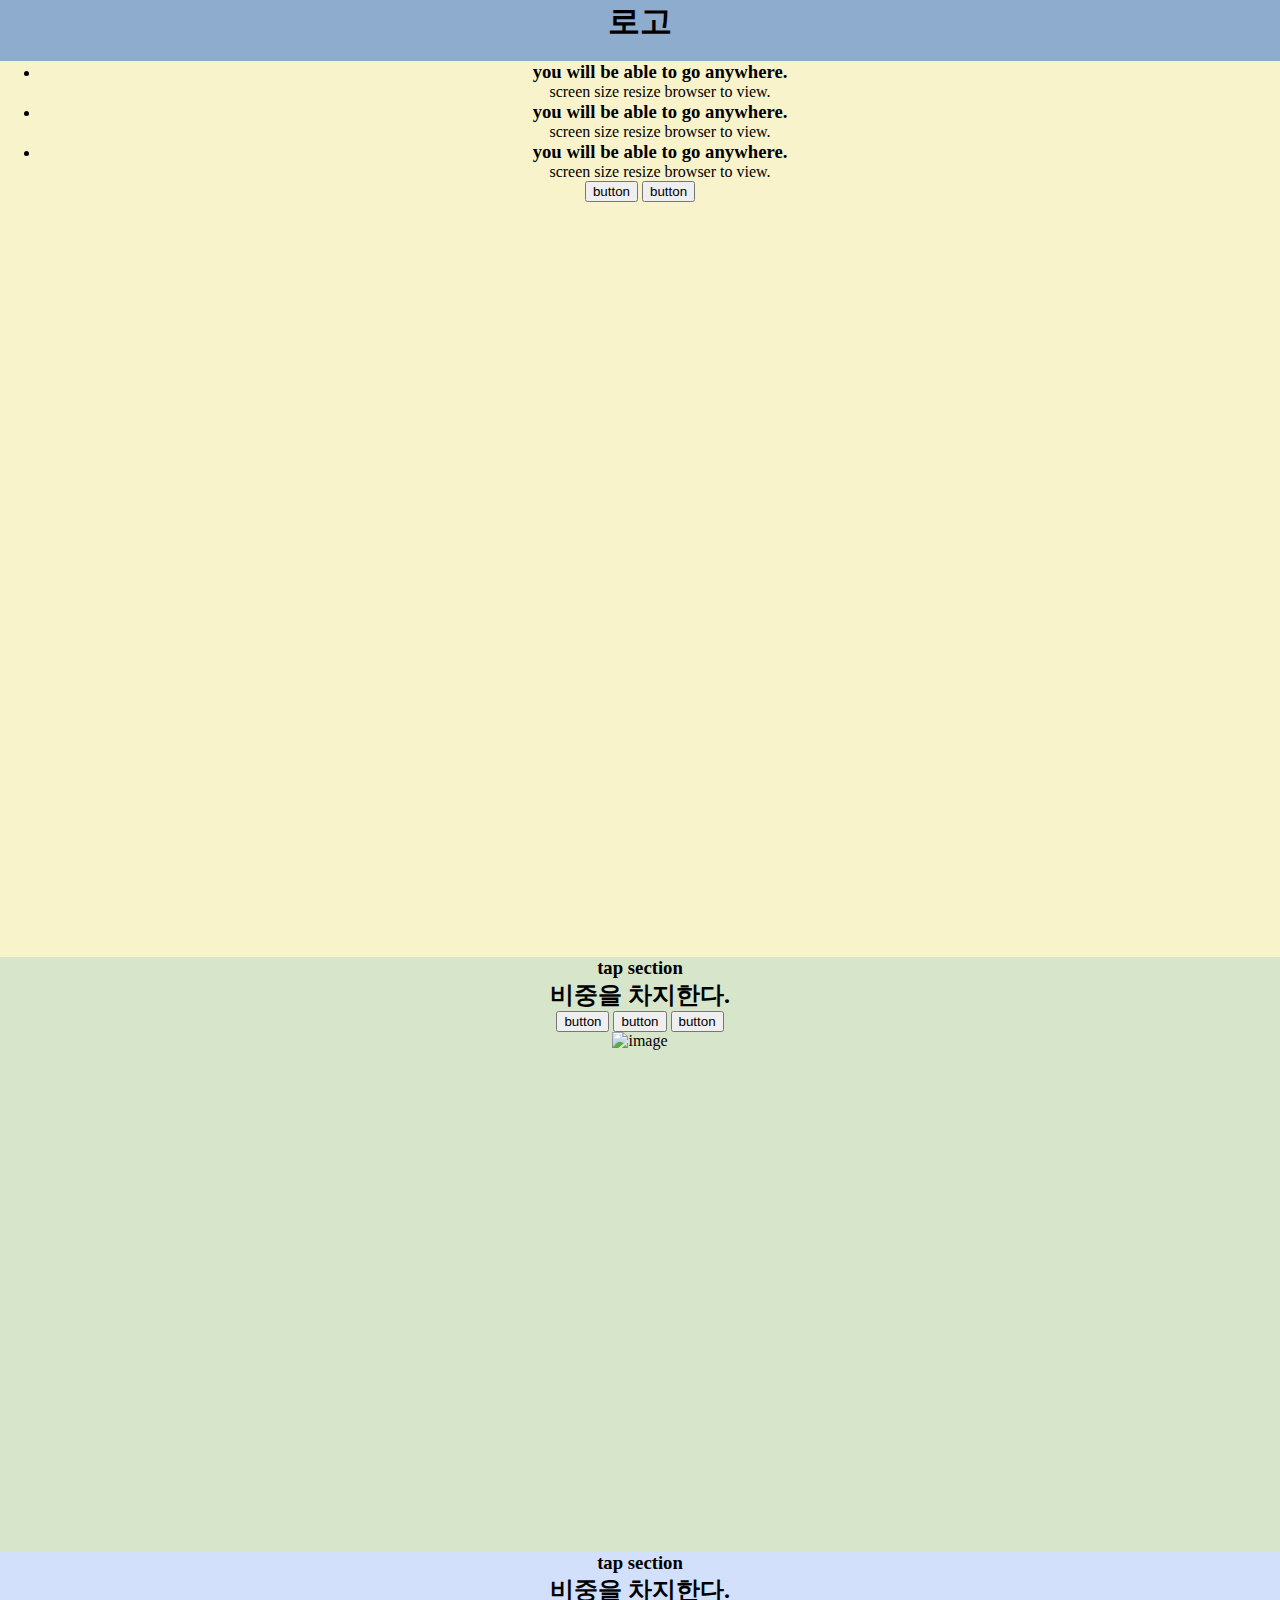
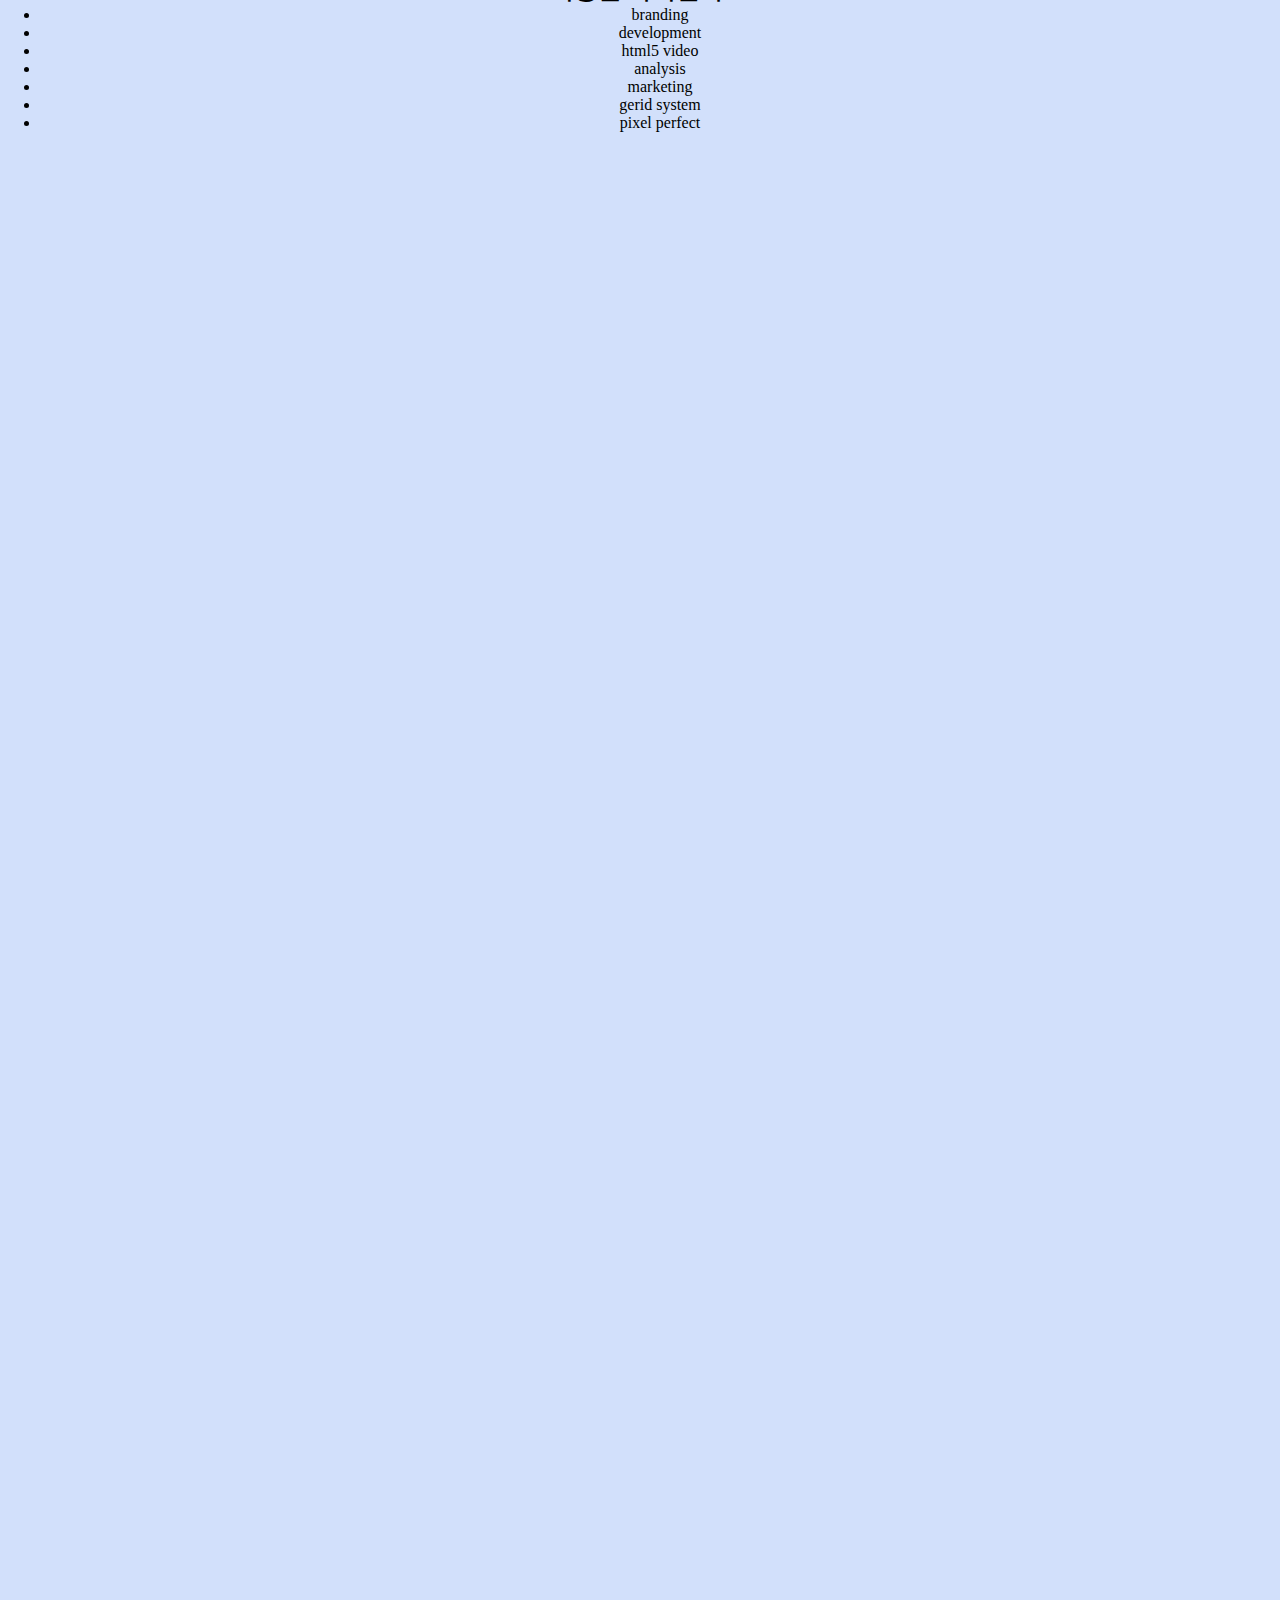
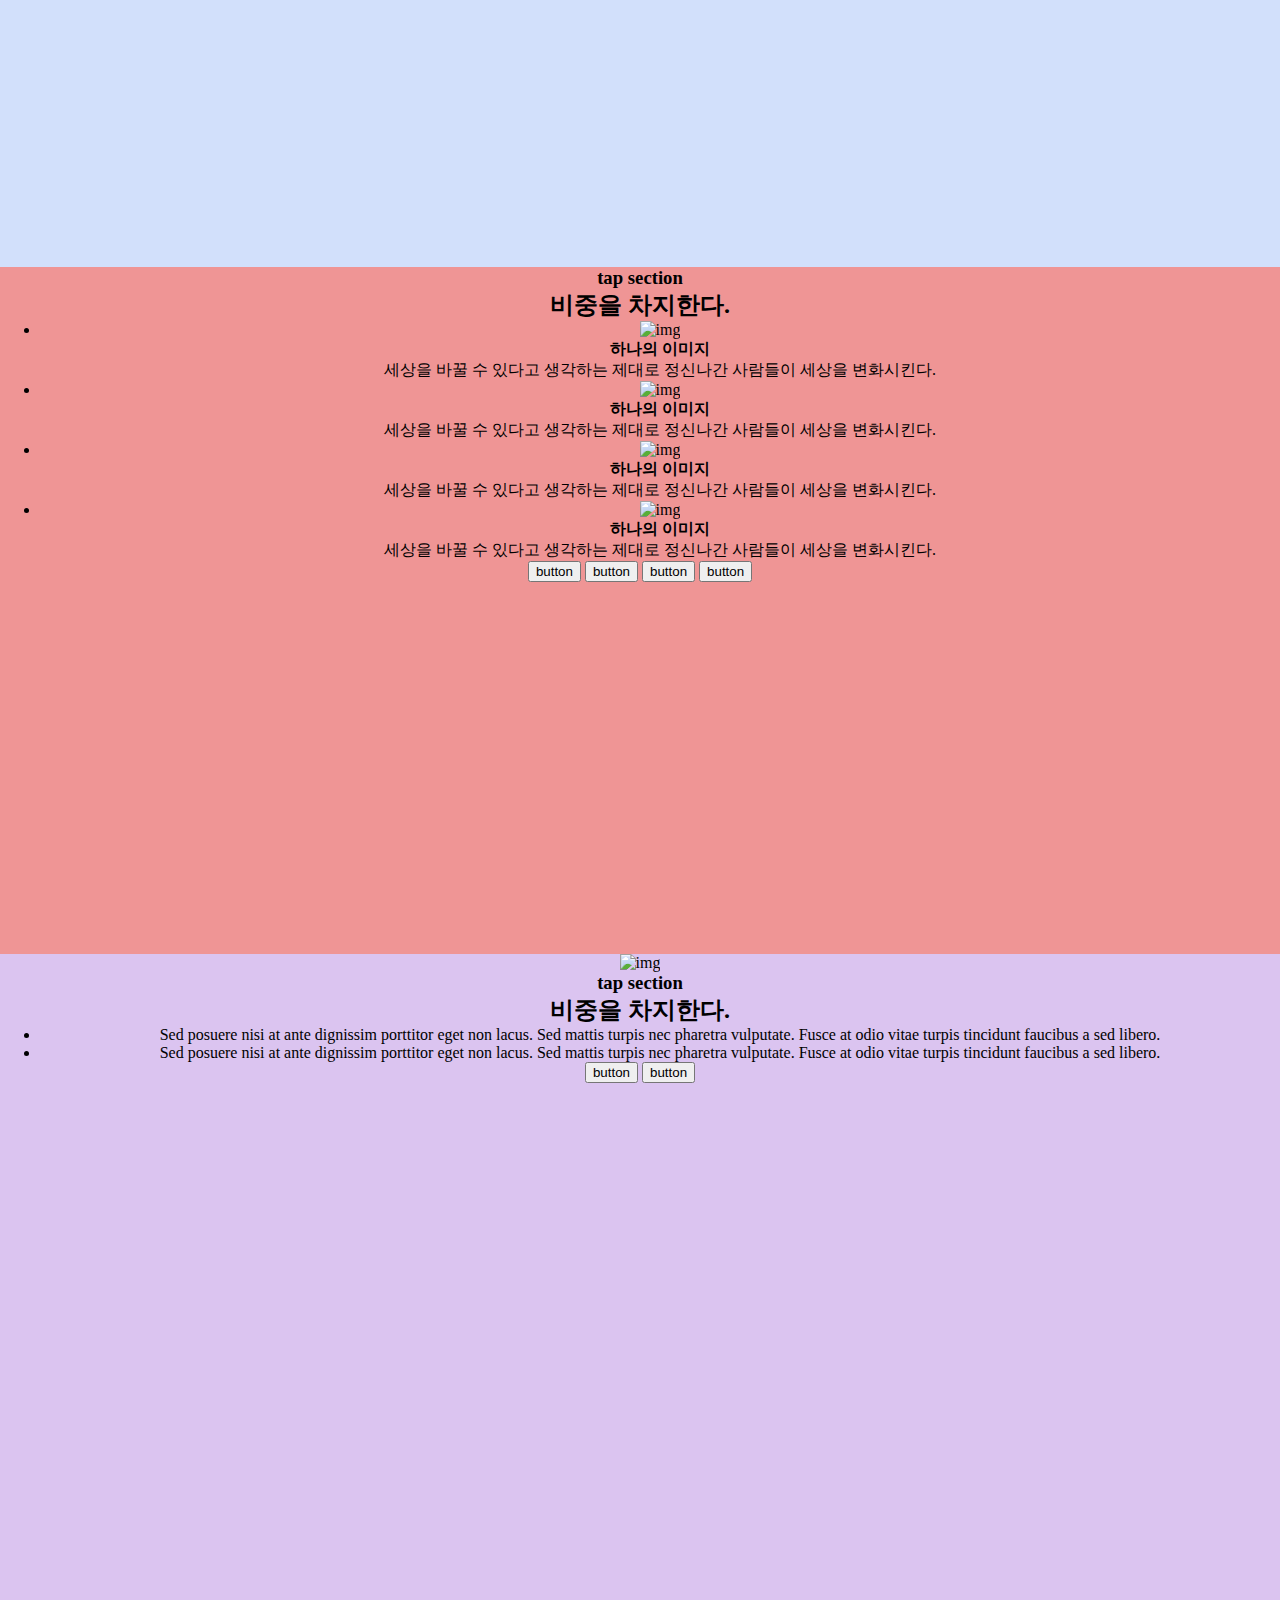
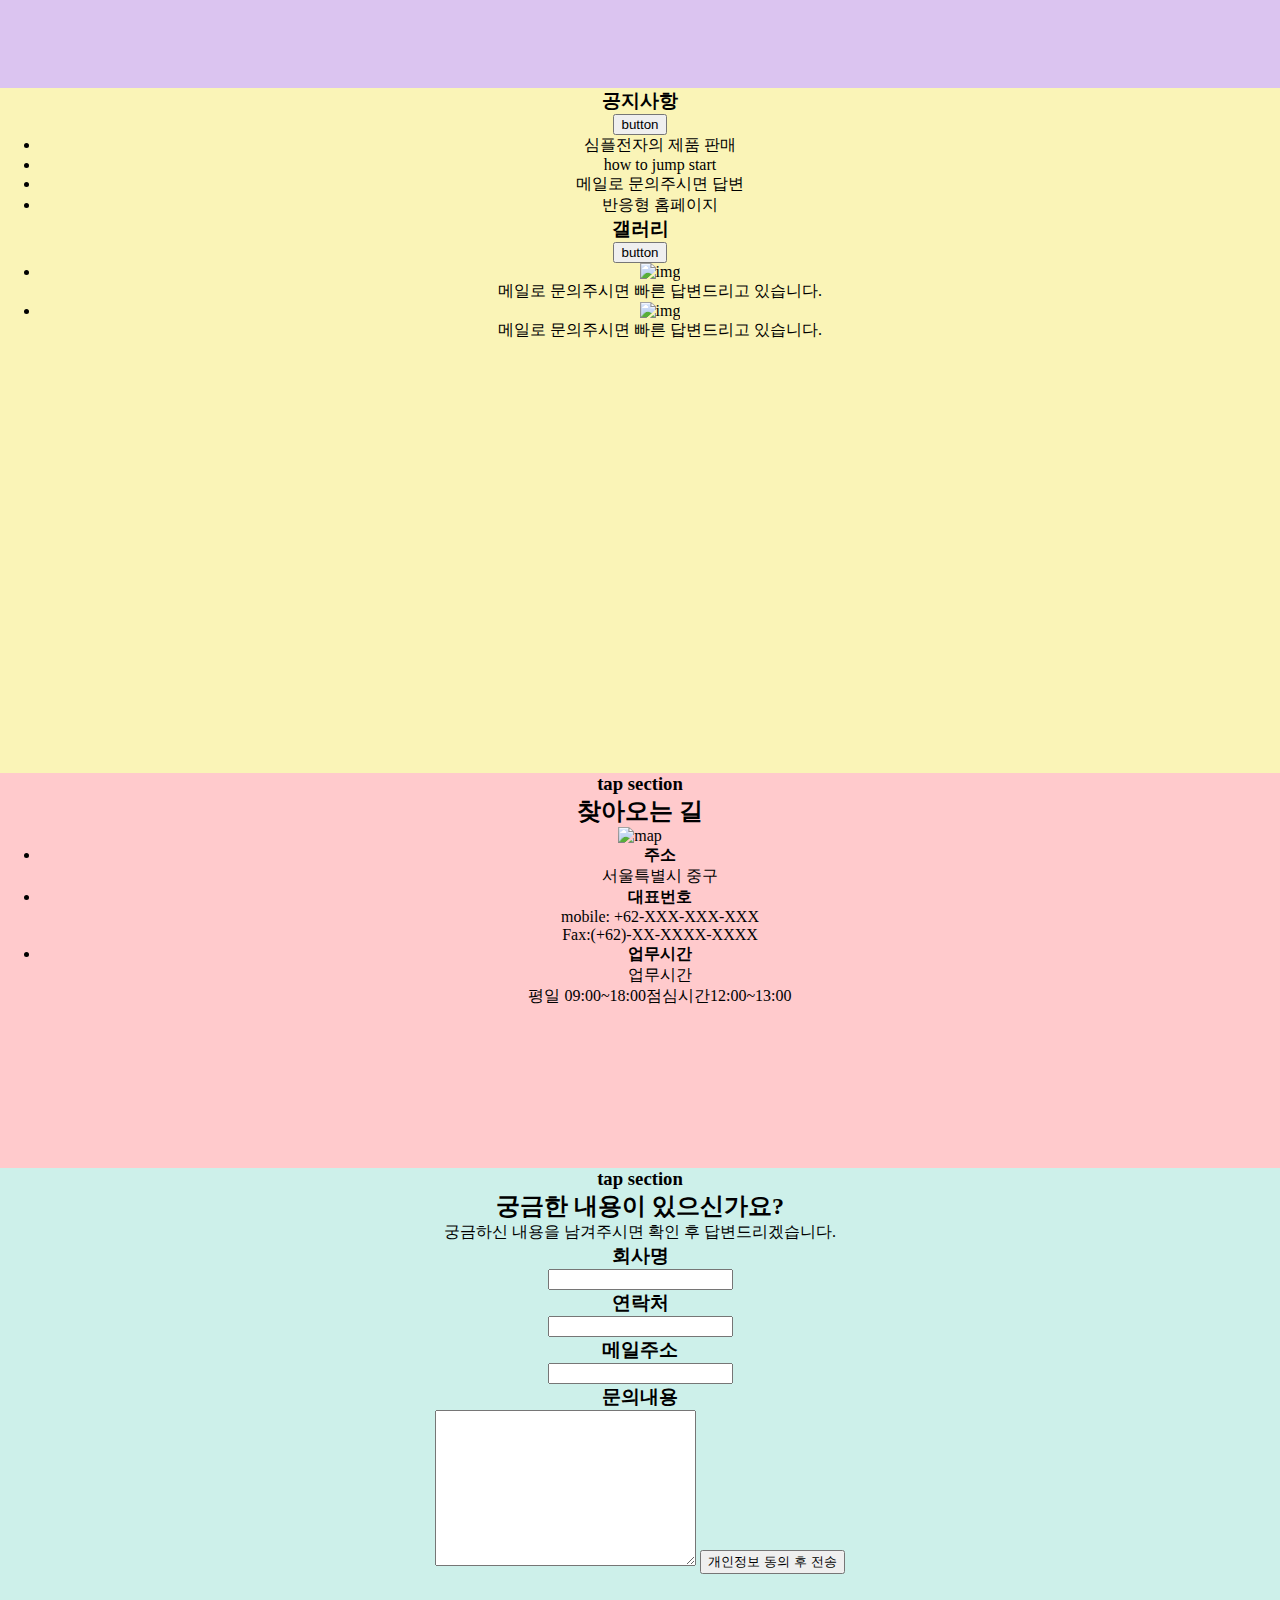
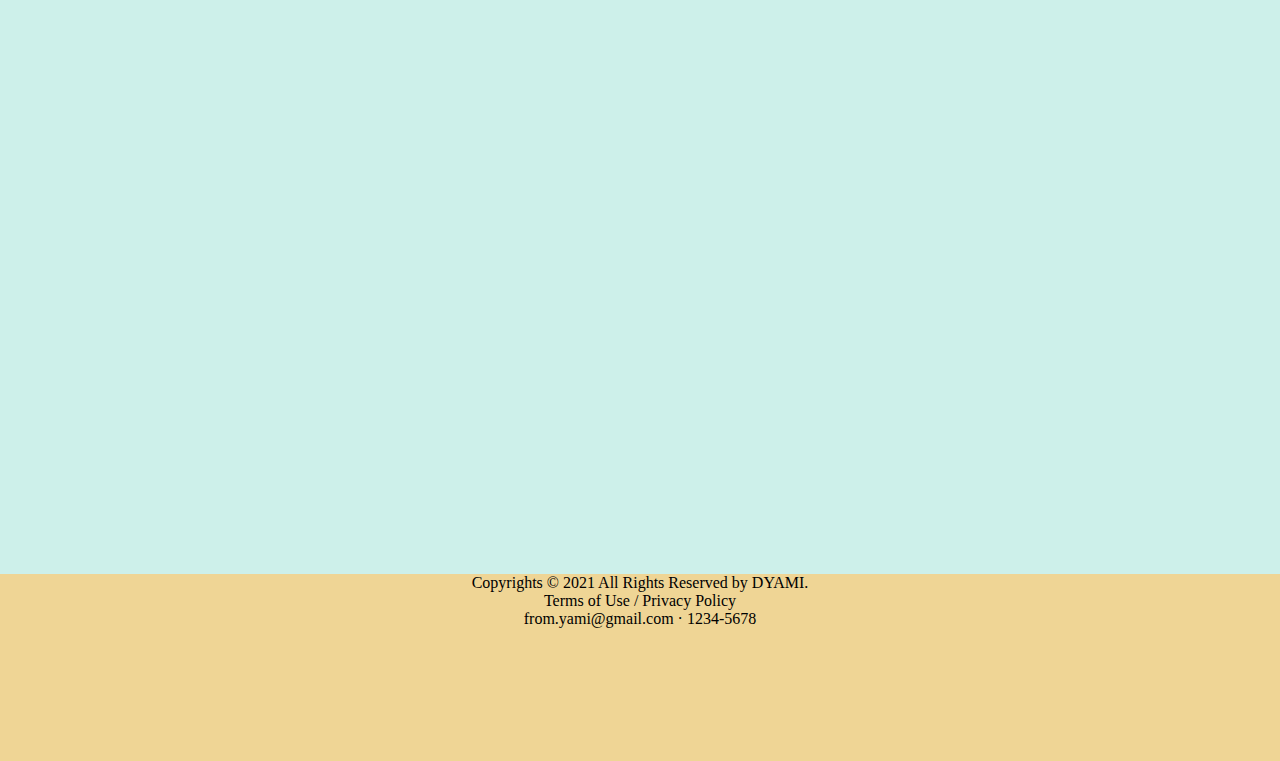
==== index.html @ 8992f31a "추가" ====
<!DOCTYPE html>
<html Lang="ko">
<head>
    <meta charset="UTF-8">
    <title></title>
    <link rel="stylesheet" href="index.css">
</head>
<body>
    <header>
        <h1>로고</h1>
    </header>


    <main>
        <section class="box1">
            <ul>
                <li>
                    <h3>you will be able to go anywhere.</h3>
                    <p>screen size resize browser to view.</p>
                </li>
                <li>
                    <h3>you will be able to go anywhere.</h3>
                    <p>screen size resize browser to view.</p>
                </li>
                <li>
                    <h3>you will be able to go anywhere.</h3>
                    <p>screen size resize browser to view.</p>
                </li>
            </ul>
            <button class="button1">button</button>
            <button class="button2">button</button>
        </section>

        <section class="box2">
            <h3>tap section</h3>
            <h2>비중을 차지한다.</h2>
            <button class="button1">button</button>
            <button class="button2">button</button>
            <button class="button3">button</button>
            <div class="image1">
                <img src="#" alt="image">
            </div>
        </section>

        <section class="box3">
            <h3>tap section</h3>
            <h2>비중을 차지한다.</h2>
            <ul>
                <li>branding</li>
                <li>development</li>
                <li>html5 video</li>
                <li>analysis</li>
                <li>marketing</li>
                <li>gerid system</li>
                <li>pixel perfect</li>
            </ul>
        </section>

        <section class="box4">
            <h3>tap section</h3>
            <h2>비중을 차지한다.</h2>
            <ul>
                <li>
                    <img src="#" alt="img">
                    <h4>하나의 이미지</h4>
                    <p>세상을 바꿀 수 있다고 생각하는 제대로 정신나간 사람들이 세상을 변화시킨다.</p>
                </li>
                <li>
                    <img src="#" alt="img">
                    <h4>하나의 이미지</h4>
                    <p>세상을 바꿀 수 있다고 생각하는 제대로 정신나간 사람들이 세상을 변화시킨다.</p>
                </li>
                <li>
                    <img src="#" alt="img">
                    <h4>하나의 이미지</h4>
                    <p>세상을 바꿀 수 있다고 생각하는 제대로 정신나간 사람들이 세상을 변화시킨다.</p>
                </li>
                <li>
                    <img src="#" alt="img">
                    <h4>하나의 이미지</h4>
                    <p>세상을 바꿀 수 있다고 생각하는 제대로 정신나간 사람들이 세상을 변화시킨다.</p>
                </li>
            </ul>
            <button class="button1">button</button>
            <button class="button2">button</button>
            <button class="button3">button</button>
            <button class="button4">button</button>
        </section>

        <section class="box5">
            <div class="image2">
                <img src="#" alt="img">
            </div>
            <h3>tap section</h3>
            <h2>비중을 차지한다.</h2>
            <ul>
                <li>Sed posuere nisi at ante dignissim porttitor eget non lacus.
                    Sed mattis turpis nec pharetra vulputate.
                    Fusce at odio vitae turpis tincidunt faucibus a sed libero.
                </li>
                <li>Sed posuere nisi at ante dignissim porttitor eget non lacus.
                    Sed mattis turpis nec pharetra vulputate.
                    Fusce at odio vitae turpis tincidunt faucibus a sed libero.
                </li>
            </ul>
            <button class="button1">button</button>
            <button class="button1">button</button>
        </section>

        <section class="box6">
            <h3>공지사항</h3>
            <button class="button1">button</button>
            <ul>
                <li>심플전자의 제품  판매</li>
                <li>how to jump start</li>
                <li>메일로 문의주시면 답변</li>
                <li>반응형 홈페이지</li>
            </ul>
            <h3>갤러리</h3>
            <button class="button1">button</button>
            <ul>
                <li><img src="#" alt="img"><p>메일로 문의주시면 빠른 답변드리고 있습니다.</p></li>
                <li><img src="#" alt="img"><p>메일로 문의주시면 빠른 답변드리고 있습니다.</p></li>
            </ul>
        </section>

        <section class="box7">
            <h3>tap section</h3>
            <h2>찾아오는 길</h2>
            <img src="#" alt="map">
            <ul>
                <li><h4>주소</h4><p>서울특별시 중구</p></li>
                <li><h4>대표번호</h4><p>mobile: +62-XXX-XXX-XXX <br> Fax:(+62)-XX-XXXX-XXXX</p></li>
                <li><h4>업무시간</h4><p>업무시간<br>평일 09:00~18:00점심시간12:00~13:00</p></li>
            </ul>
        </section>

        <section class="box8">
            <h3>tap section</h3>
            <h2>궁금한 내용이 있으신가요?</h2>
            <p>궁금하신 내용을 남겨주시면 확인 후 답변드리겠습니다.</p>
            <form>
                <h3>회사명</h3>
                <input type="text" name="userName">
                <h3>연락처</h3>
                <input type="tel" name="userTel">
                <h3>메일주소</h3>
                <input type="email" name="userEmail">
                <h3>문의내용</h3>
                <textarea name="textBox" id="textBox" cols="30" rows="10"></textarea>
                <button type="submit">개인정보 동의 후 전송</button>
            </form>
        </section>
    </main>


    <footer>
        <p>Copyrights © 2021 All Rights Reserved by DYAMI.</p>
        <p>Terms of Use / Privacy Policy</p>
        <p>from.yami@gmail.com  ·  1234-5678</p>
    </footer>
</body>
</html>
---- index.css ----
@charset "utf-8";

body {
    margin: 0; padding: 0;
    text-align: center;
}
* {
    margin: 0 auto;
}

/** header **/
header {
    background-color: #8EACCD;
    height: 61px; 
    position: sticky; top: 0;
}

/** main **/
.box1 {
    height: 896px;
    background-color: #F9F3CC;
}
.box2 {
    height: 594.78px;
    background-color: #D7E5CA;
}
.box3 {
    height: 1915.39px;
    background-color: #D2E0FB;
}
.box4 {
    height: 687.28px;
    background-color: #EF9595;
}
.box5 {
    height: 733.69px;
    background-color: #DBC4F0;
}
.box6 {
    height: 684.58px;
    background-color: #FAF4B7;
}
.box7 {
    height: 394.98px;
    background-color: #FFCACC;
}
.box8 {
    height: 1006.69px;
    background-color: #CDF0EA;
}
/** footer **/
footer {
    height: 186.56px;
    background-color: #EFD595;
}
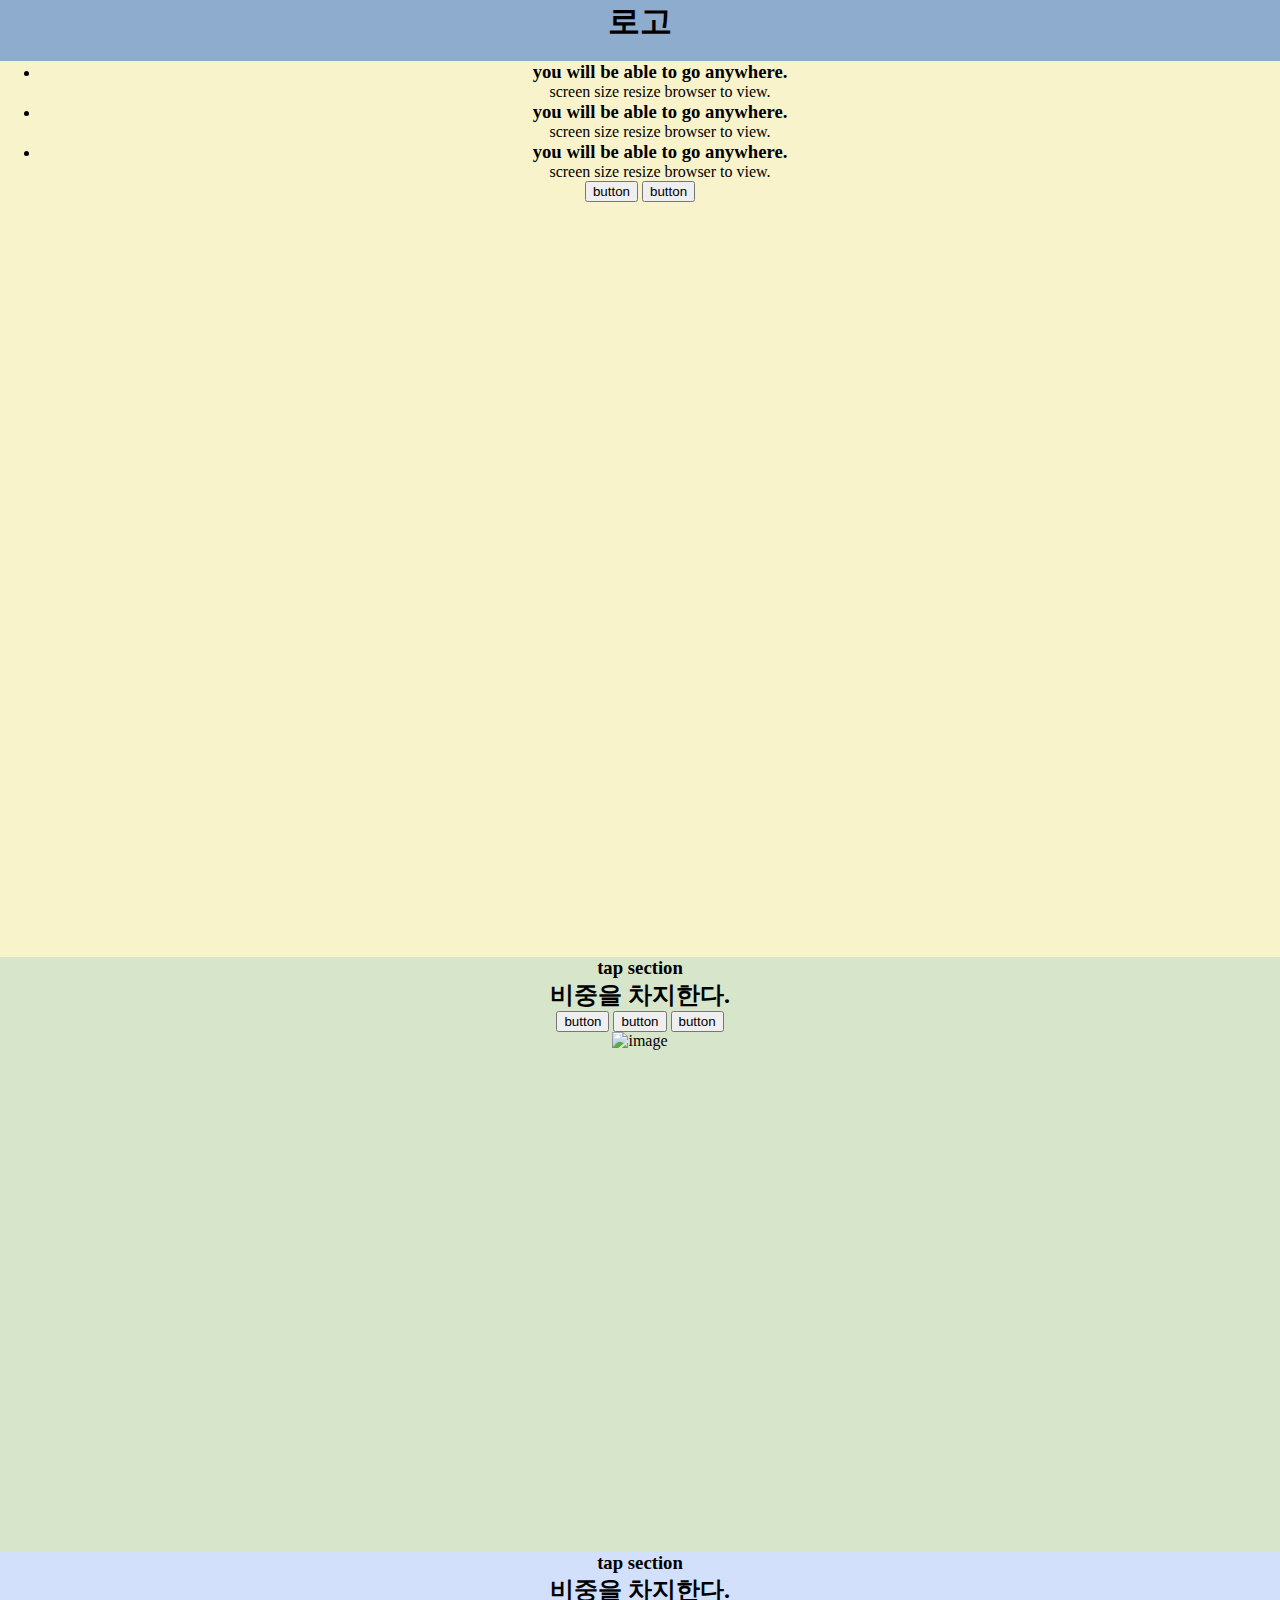
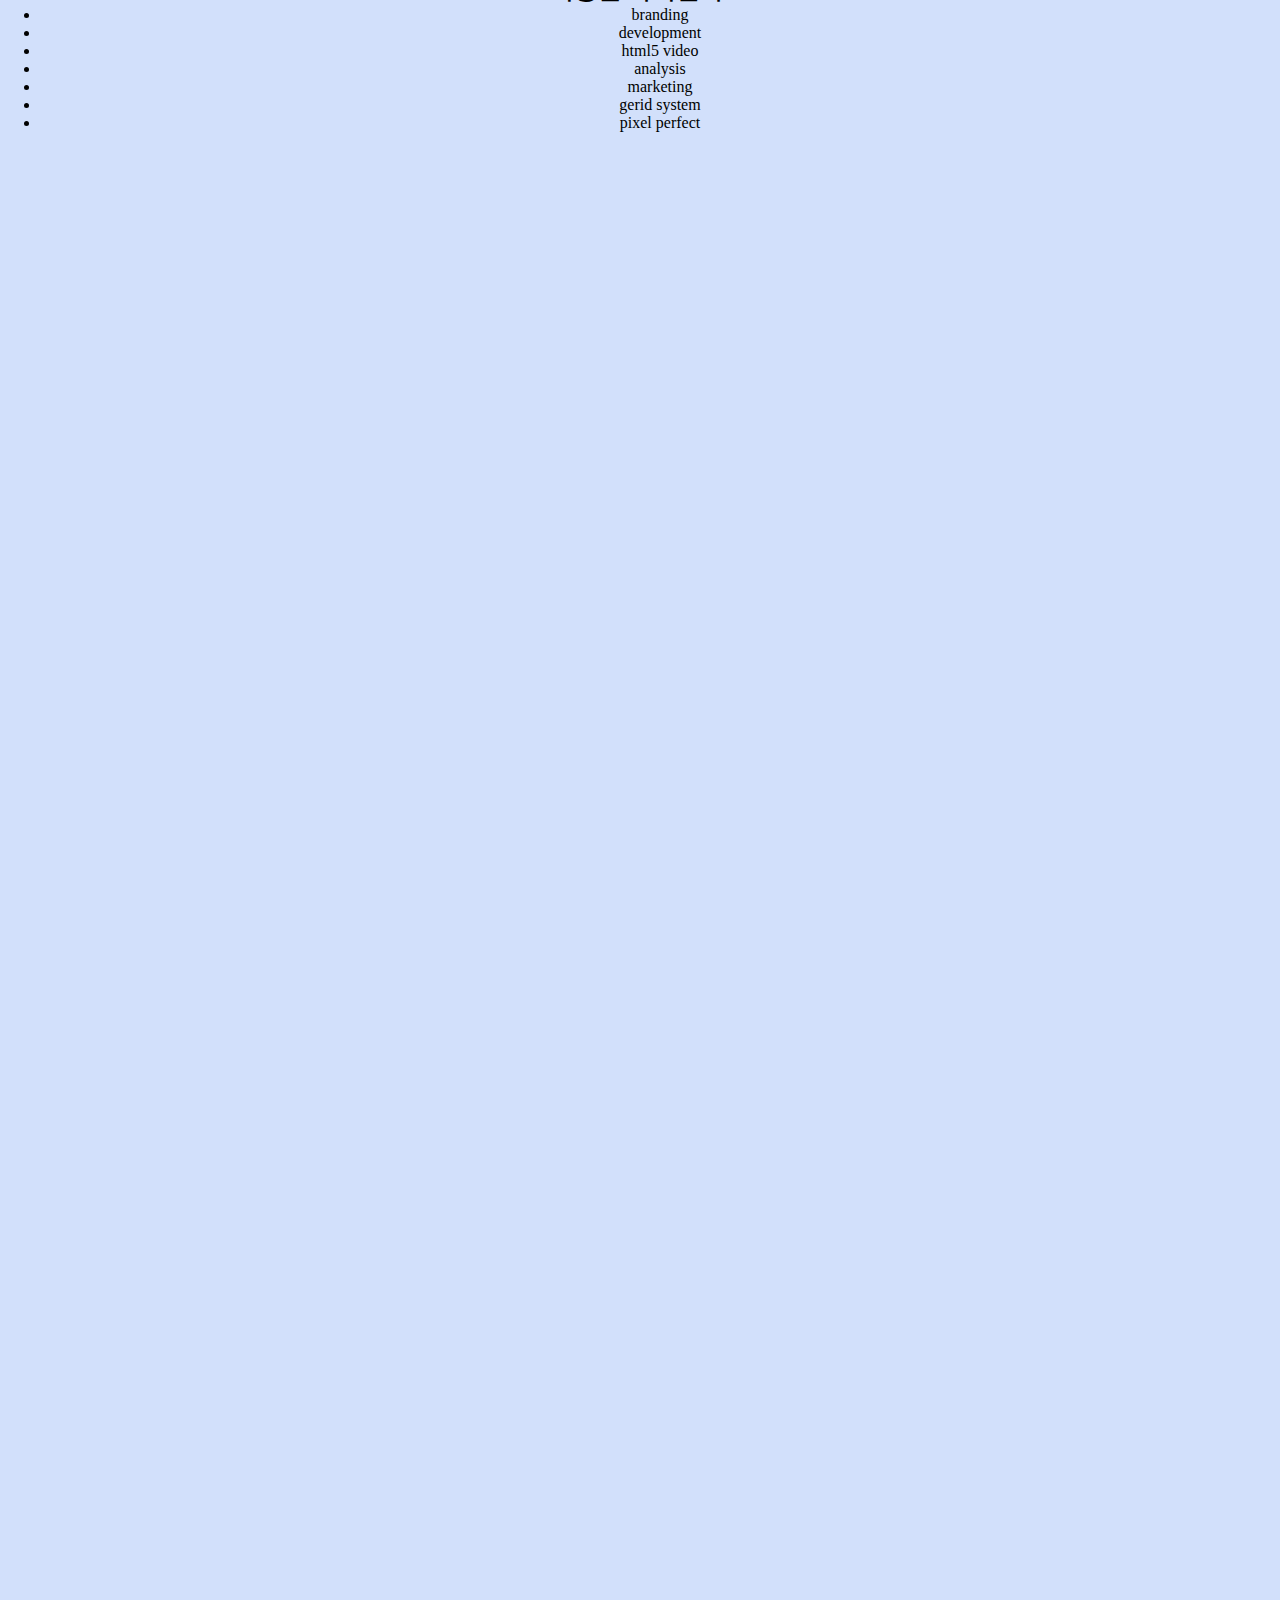
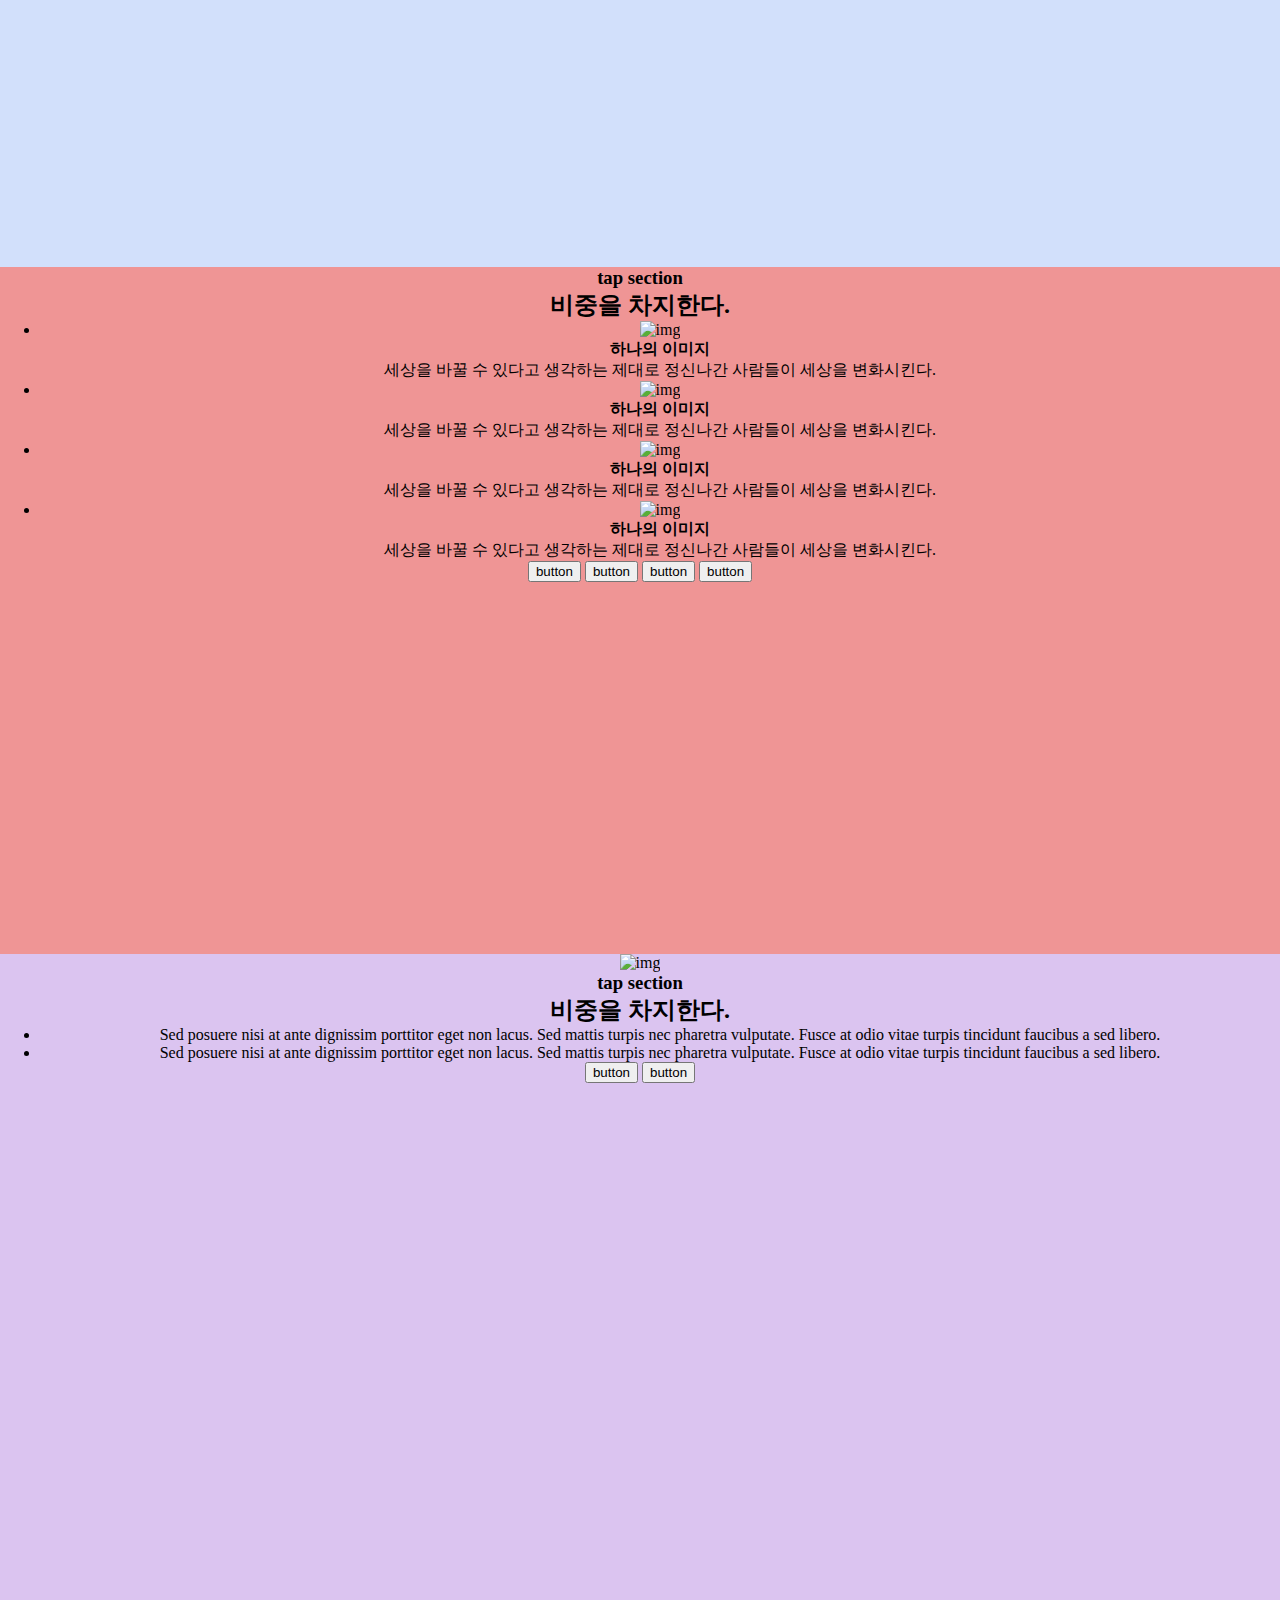
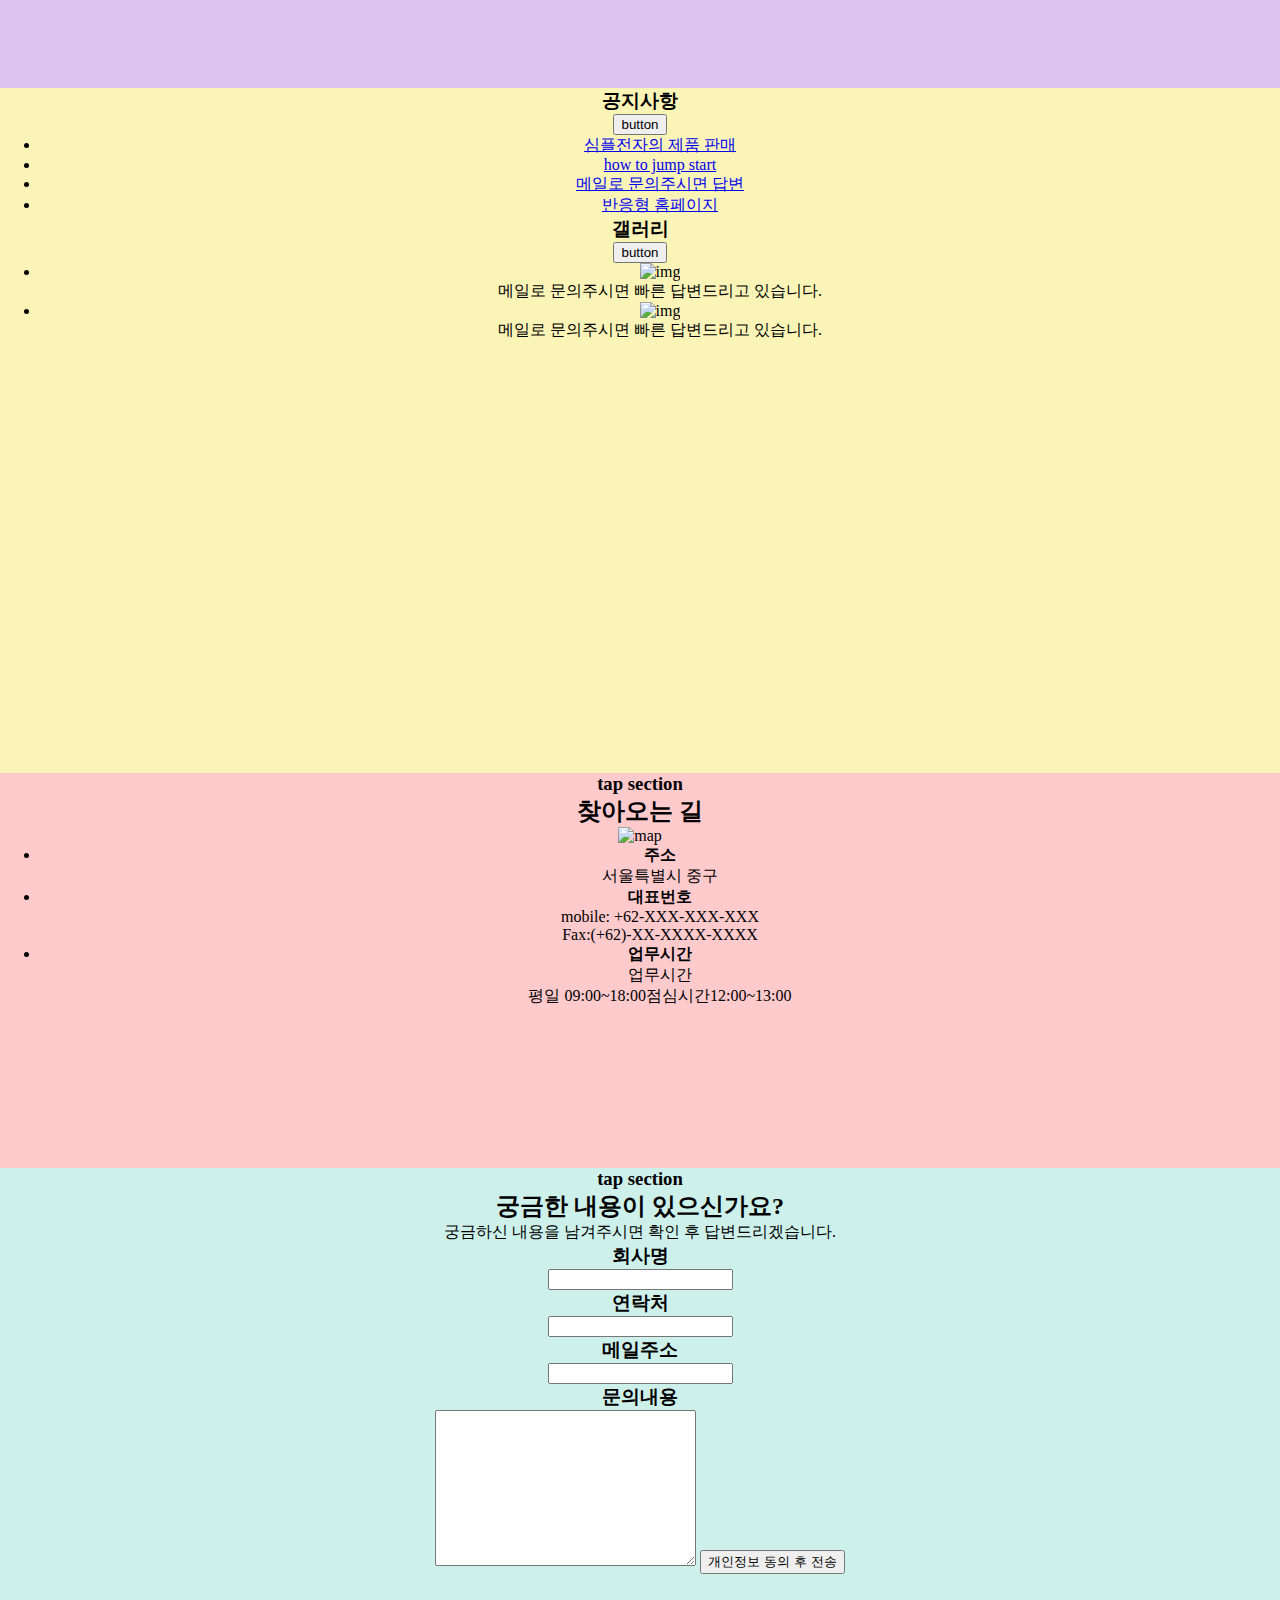
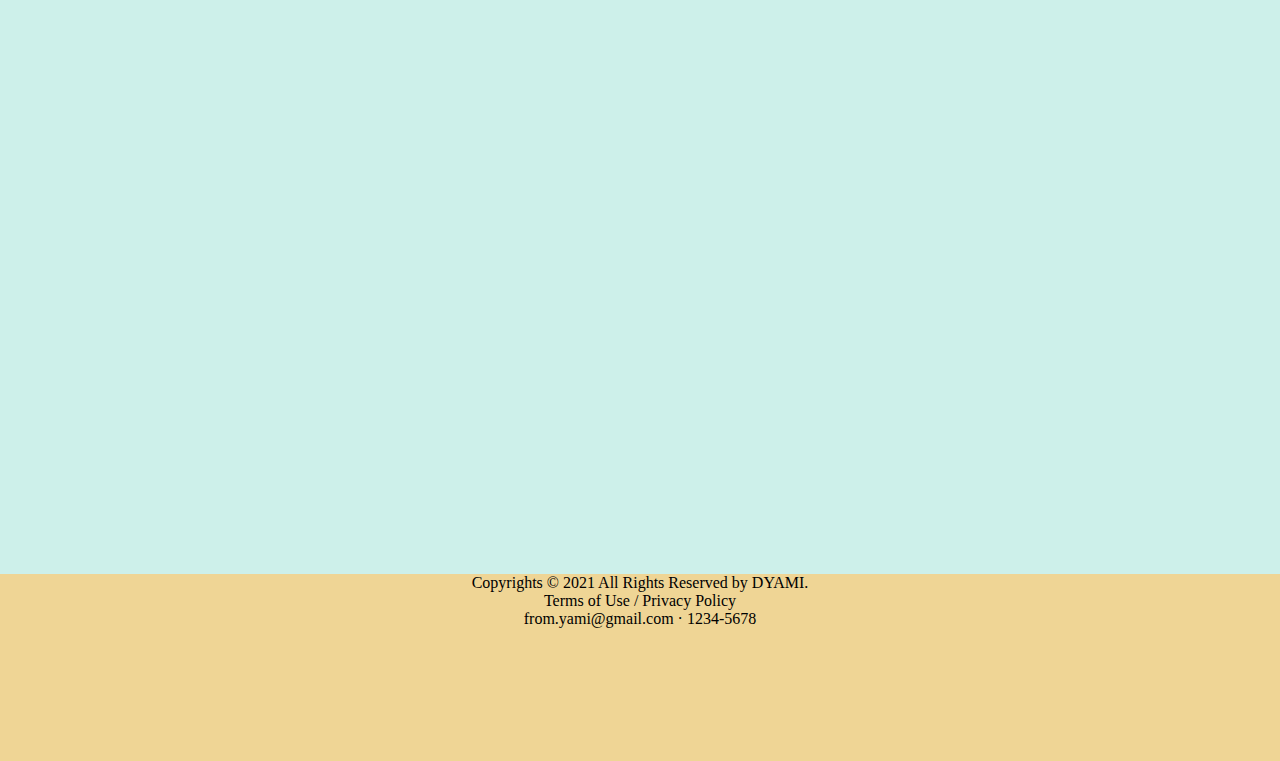
==== commit f872d8a2: "a 태그 추가" ====
--- a/index.html
+++ b/index.html
@@ -9,6 +9,7 @@
     <header>
         <h1>로고</h1>
     </header>
+
 
 
     <main>
@@ -111,10 +112,10 @@
             <h3>공지사항</h3>
             <button class="button1">button</button>
             <ul>
-                <li>심플전자의 제품  판매</li>
-                <li>how to jump start</li>
-                <li>메일로 문의주시면 답변</li>
-                <li>반응형 홈페이지</li>
+                <li><a href="#">심플전자의 제품 판매</a></li>
+                <li><a href="#">how to jump start</a></li>
+                <li><a href="#">메일로 문의주시면 답변</a></li>
+                <li><a href="#">반응형 홈페이지</a></li>
             </ul>
             <h3>갤러리</h3>
             <button class="button1">button</button>
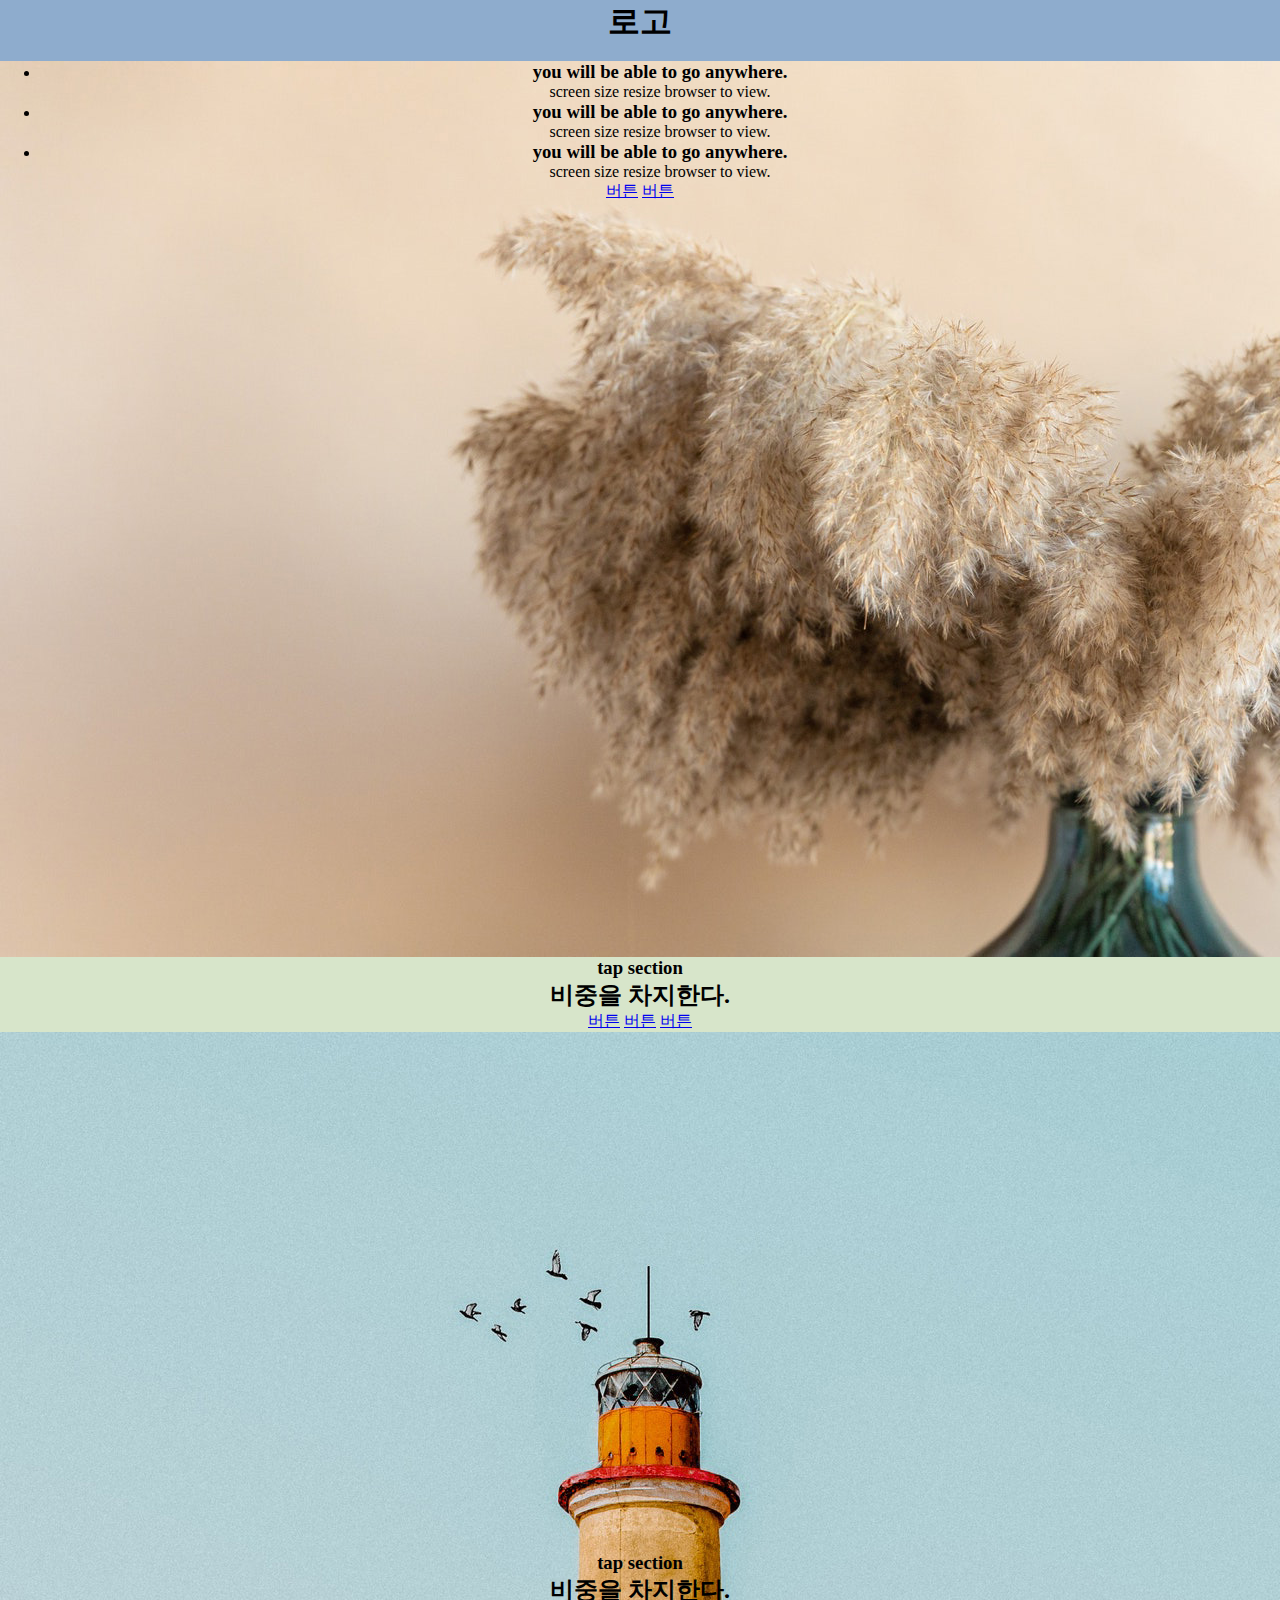
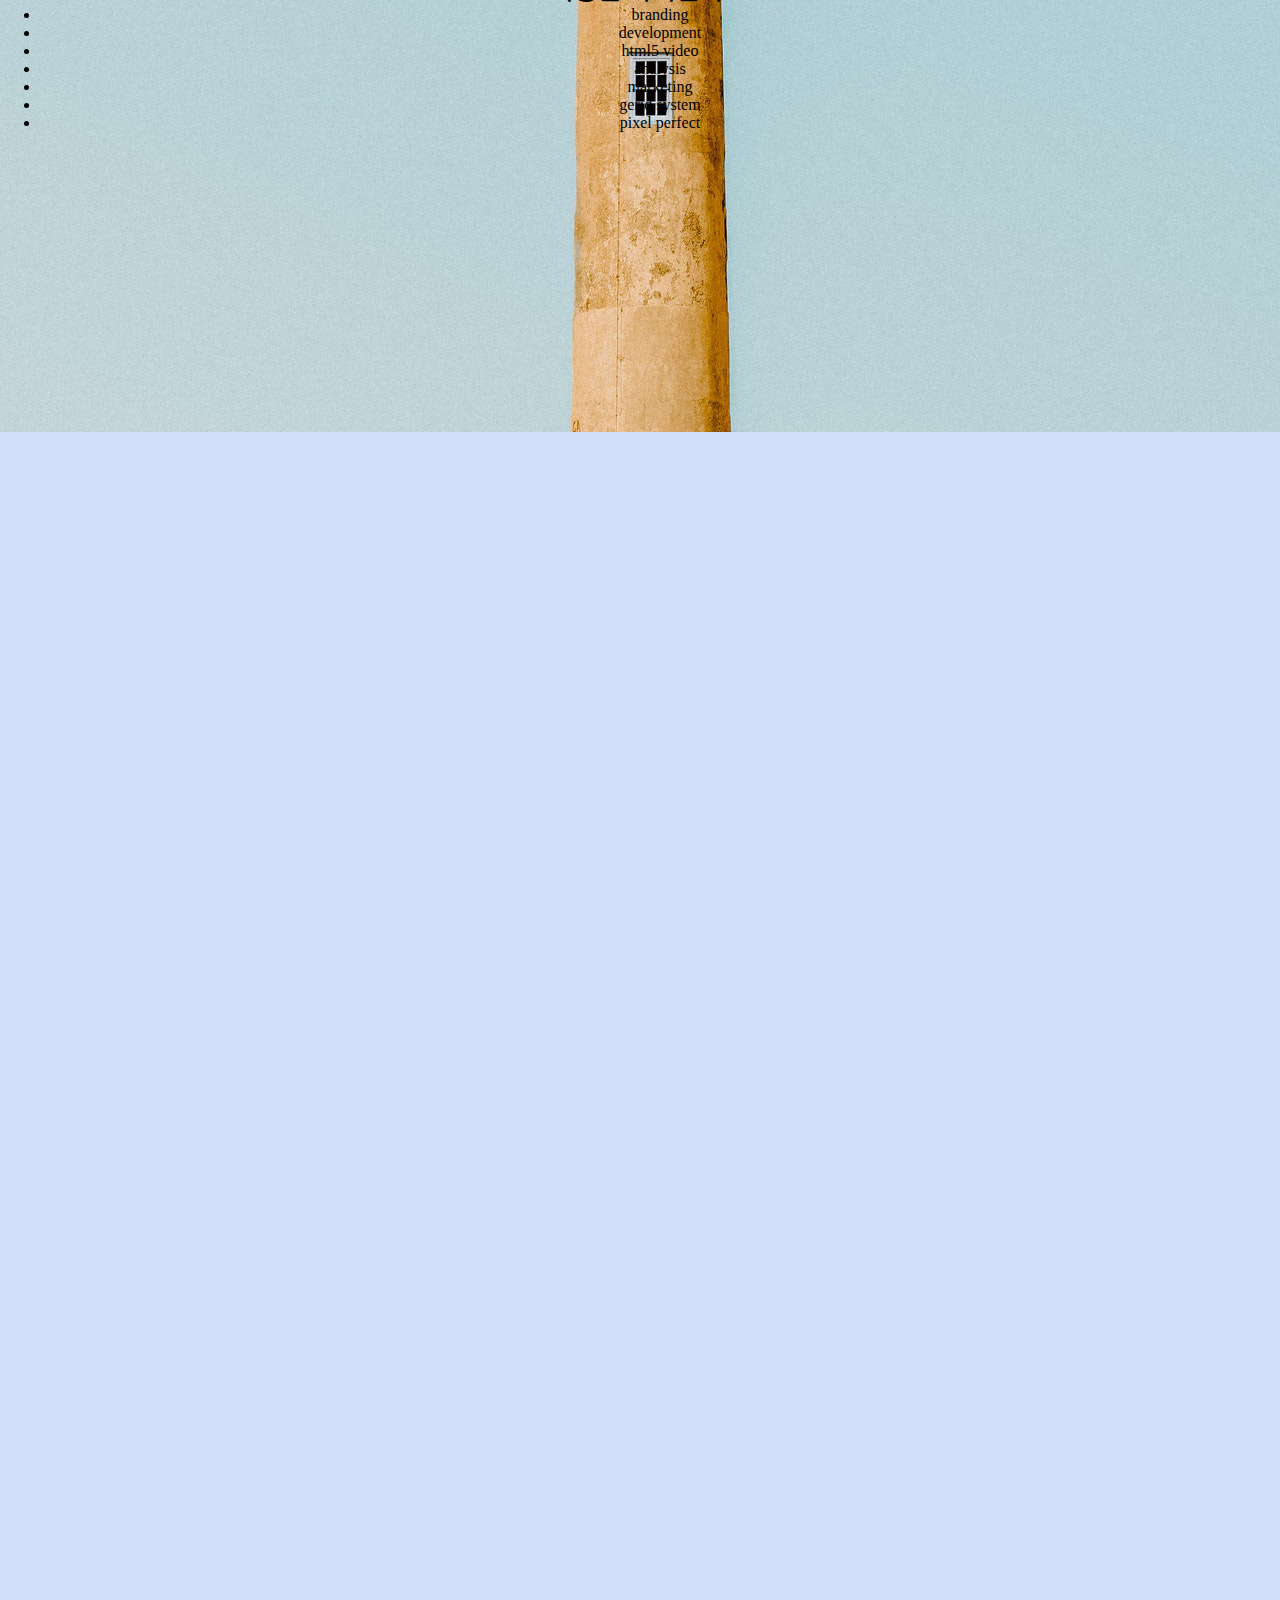
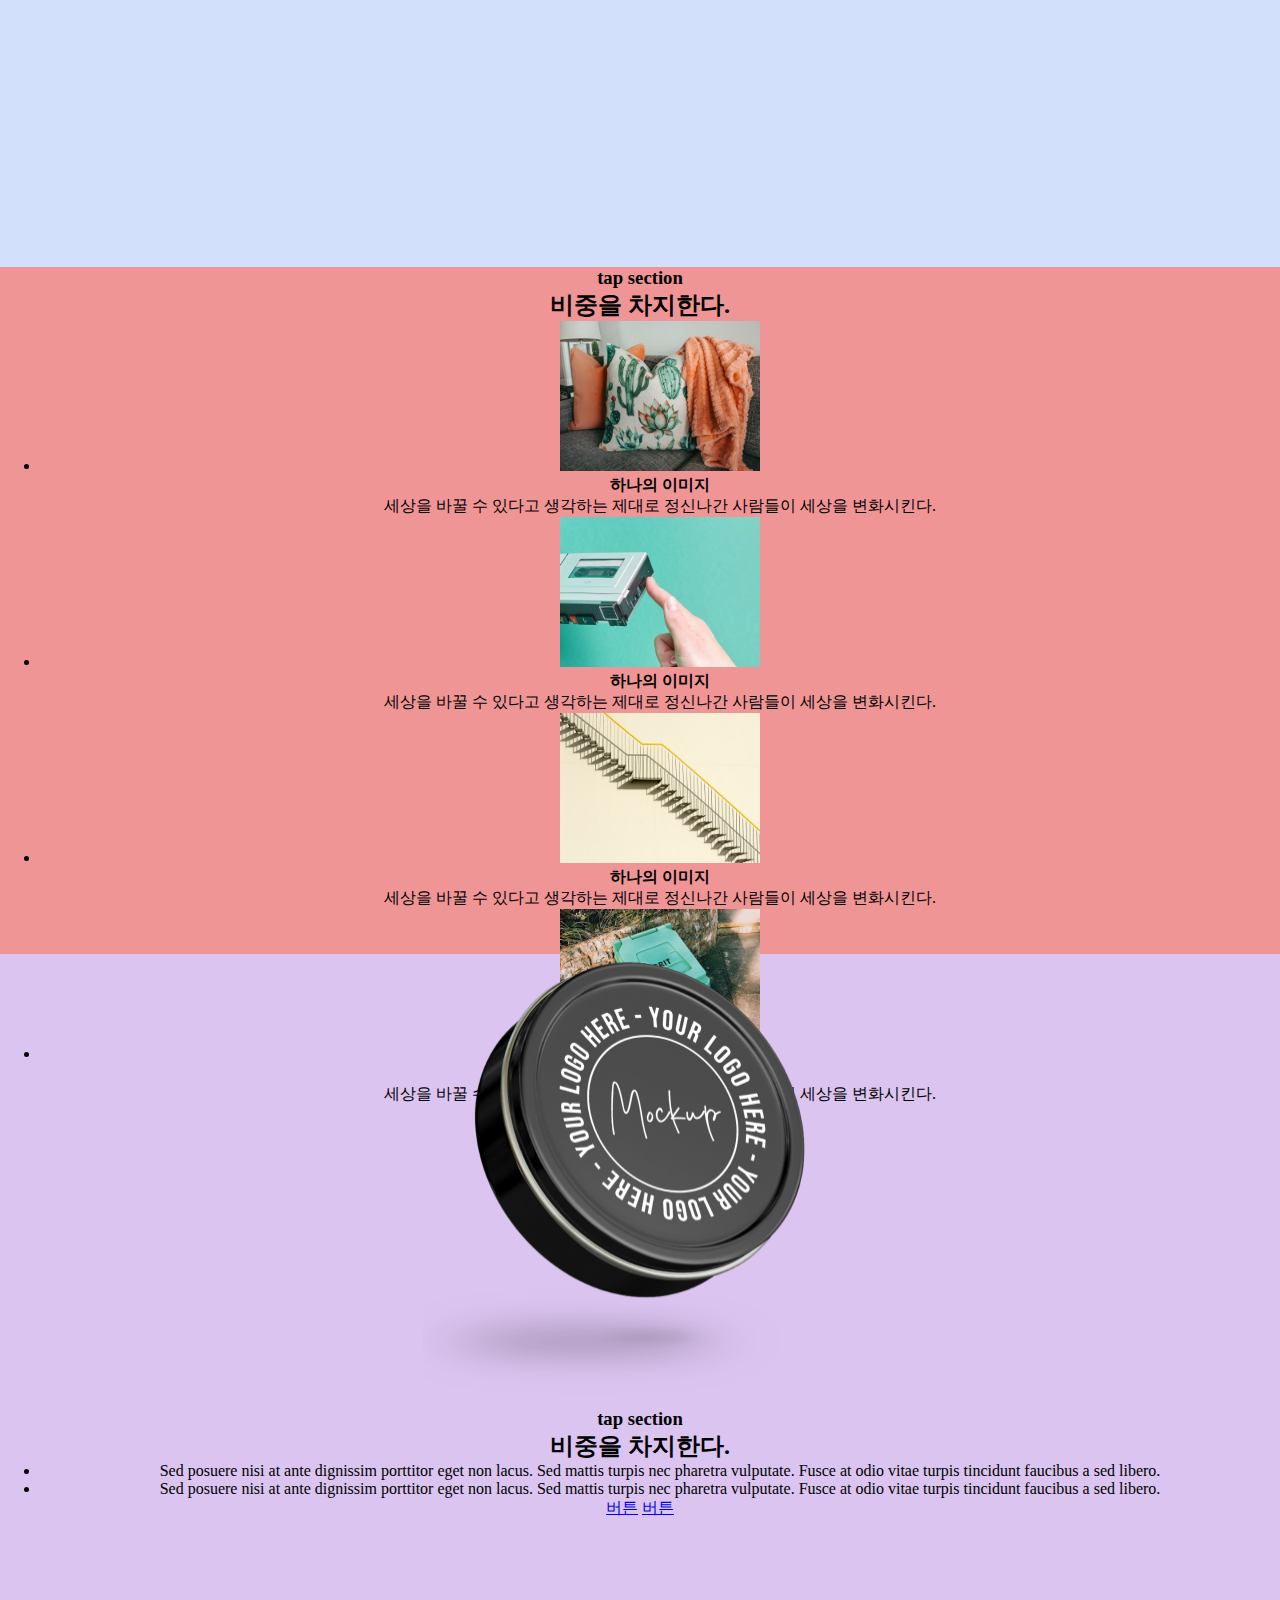
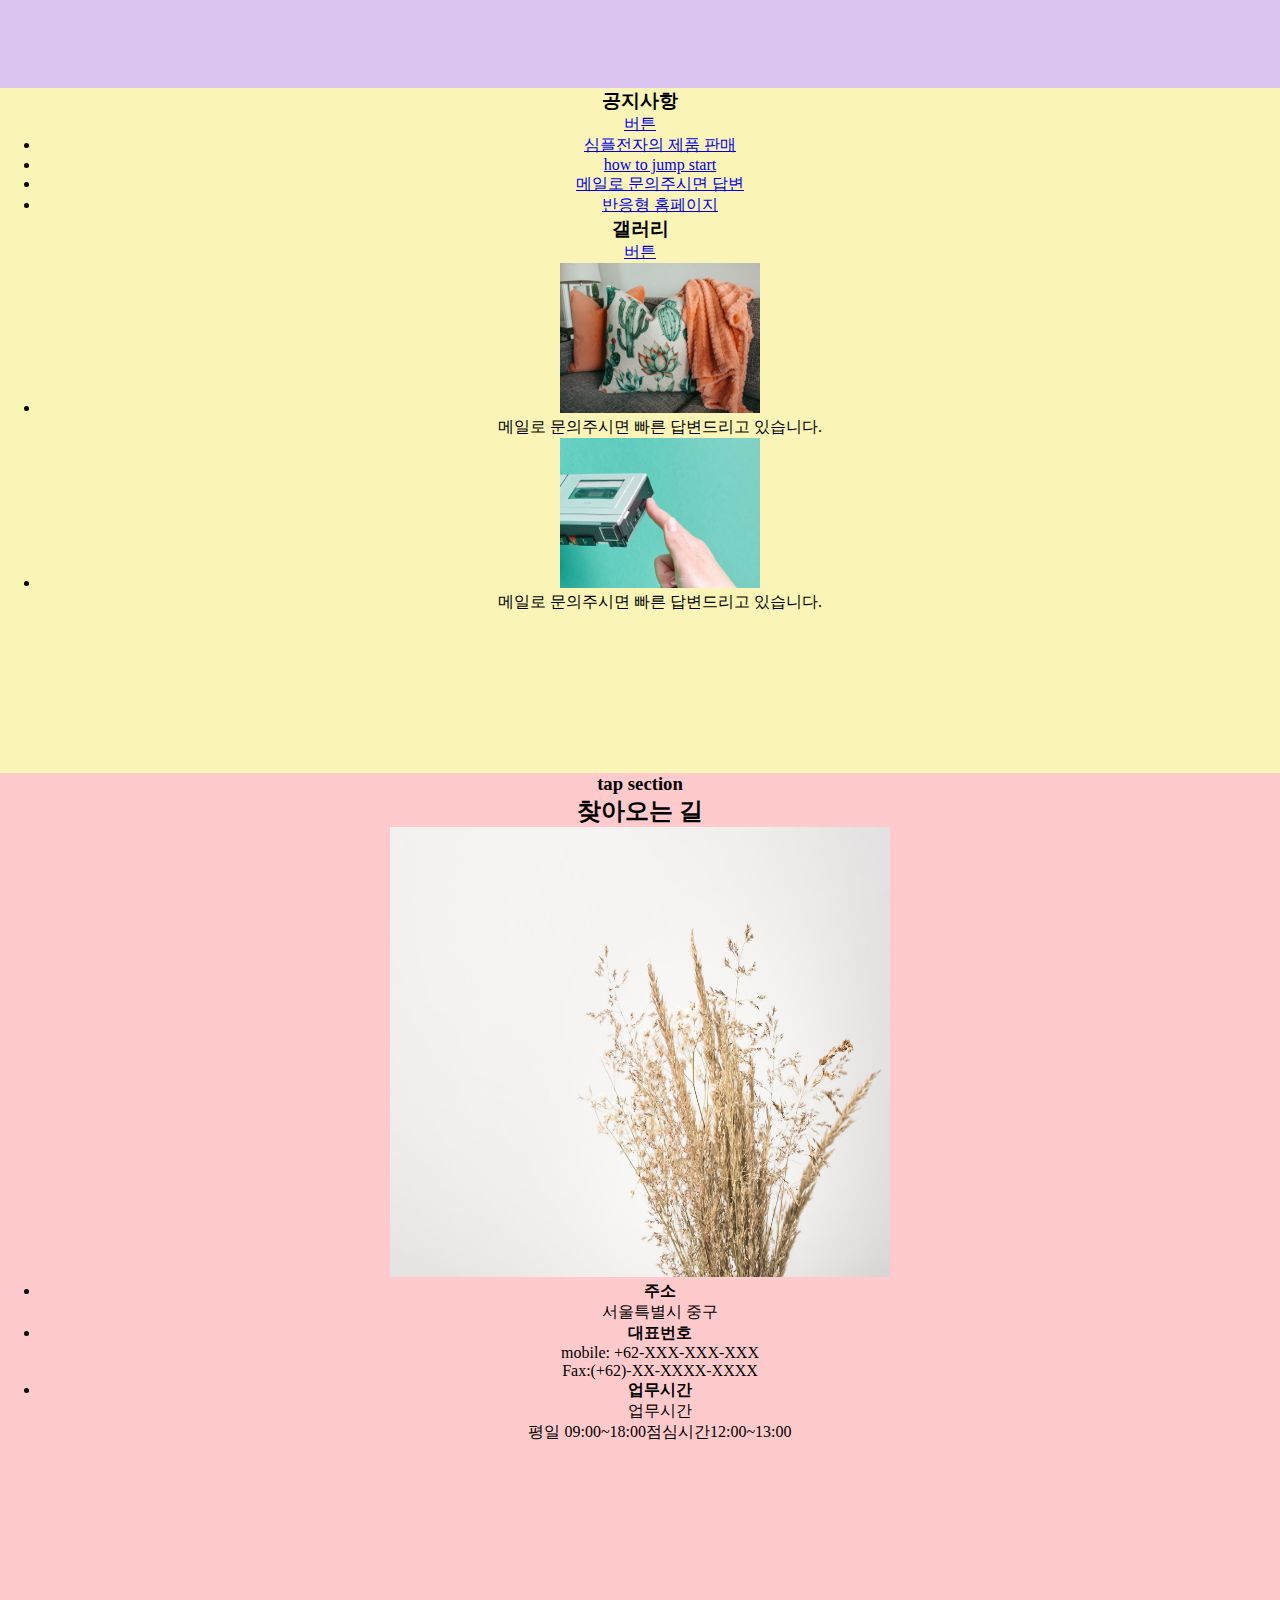
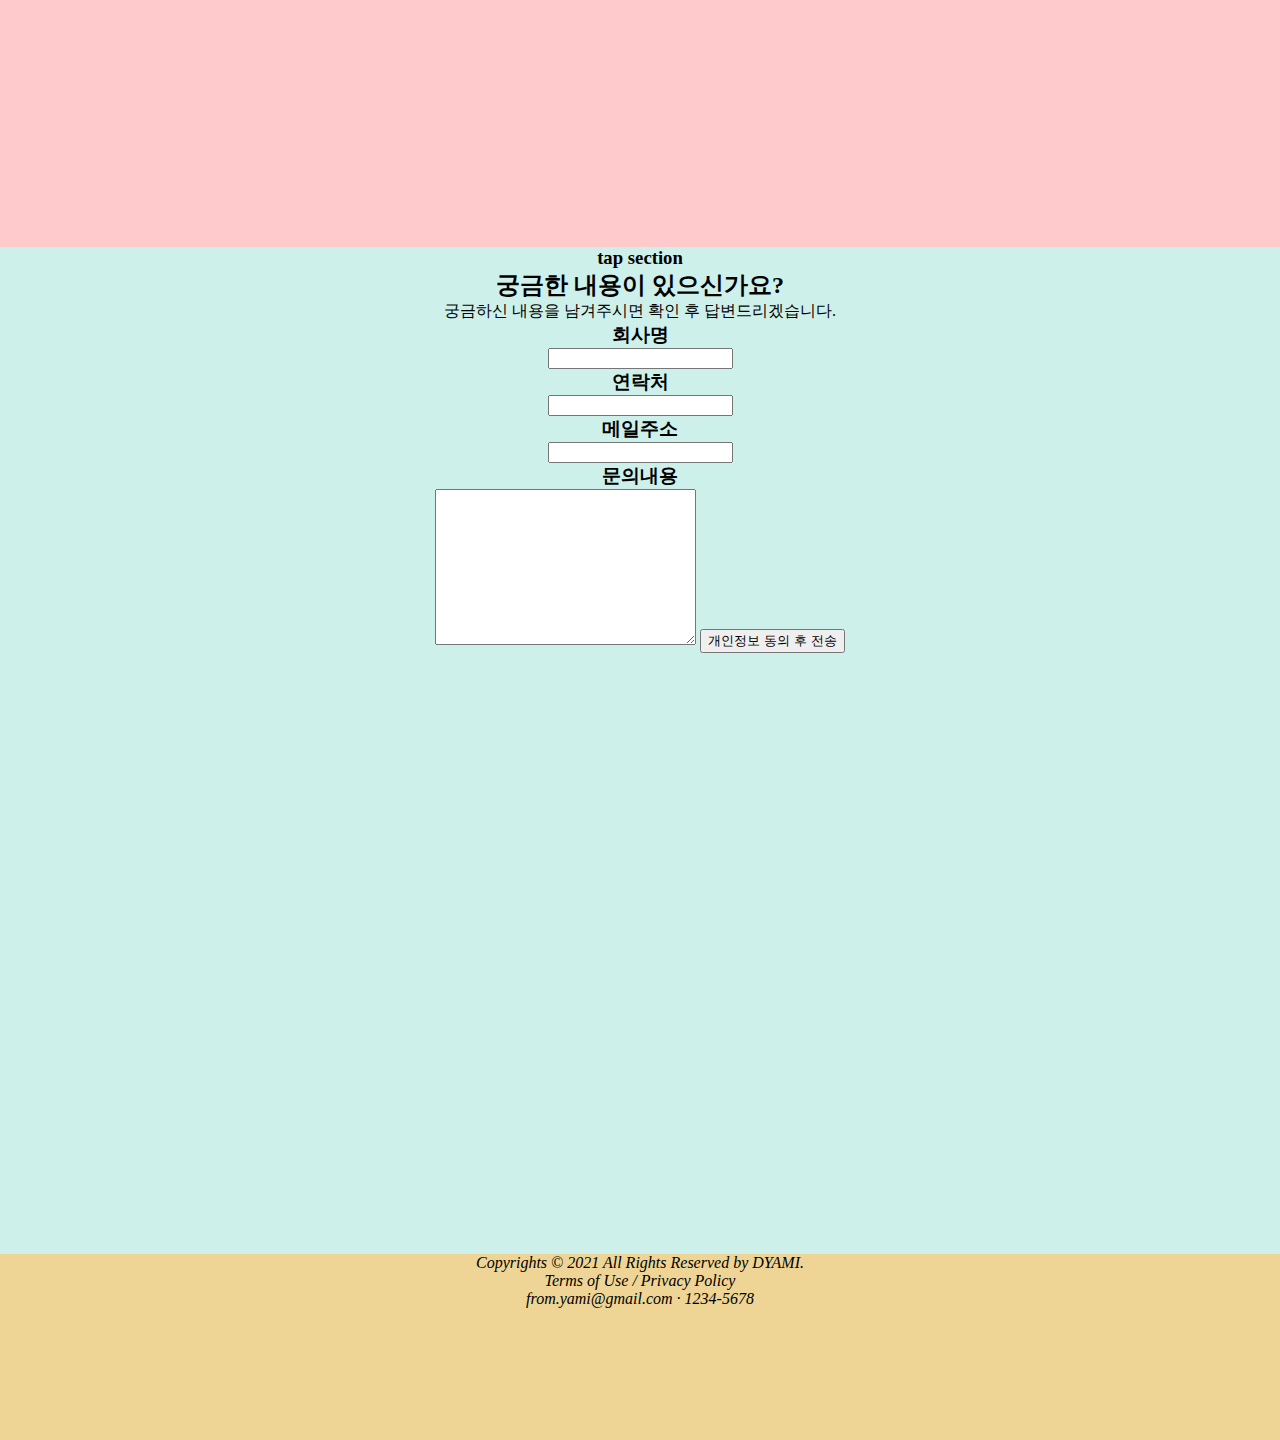
==== commit bfa51bfa: "피드백 수정 완료" ====
--- a/index.html
+++ b/index.html
@@ -2,7 +2,7 @@
 <html Lang="ko">
 <head>
     <meta charset="UTF-8">
-    <title></title>
+    <title>page</title>
     <link rel="stylesheet" href="index.css">
 </head>
 <body>
@@ -13,7 +13,7 @@
 
 
     <main>
-        <section class="box1">
+        <section class="contents">
             <ul>
                 <li>
                     <h3>you will be able to go anywhere.</h3>
@@ -28,22 +28,22 @@
                     <p>screen size resize browser to view.</p>
                 </li>
             </ul>
-            <button class="button1">button</button>
-            <button class="button2">button</button>
+            <a href="#">버튼</a>
+            <a href="#">버튼</a>
         </section>
 
-        <section class="box2">
+        <section class="tabSection">
             <h3>tap section</h3>
             <h2>비중을 차지한다.</h2>
-            <button class="button1">button</button>
-            <button class="button2">button</button>
-            <button class="button3">button</button>
+            <a href="#">버튼</a>
+            <a href="#">버튼</a>
+            <a href="#">버튼</a>
             <div class="image1">
-                <img src="#" alt="image">
+                <img src="./images/다운로드.jfif" alt="image">
             </div>
         </section>
 
-        <section class="box3">
+        <section class="service">
             <h3>tap section</h3>
             <h2>비중을 차지한다.</h2>
             <ul>
@@ -57,40 +57,40 @@
             </ul>
         </section>
 
-        <section class="box4">
+        <section class="multiPopup">
             <h3>tap section</h3>
             <h2>비중을 차지한다.</h2>
             <ul>
                 <li>
-                    <img src="#" alt="img">
+                    <img src="./images/02.jpg" alt="img" id="img">
                     <h4>하나의 이미지</h4>
                     <p>세상을 바꿀 수 있다고 생각하는 제대로 정신나간 사람들이 세상을 변화시킨다.</p>
                 </li>
                 <li>
-                    <img src="#" alt="img">
+                    <img src="./images/03.jpg" alt="img" id="img">
                     <h4>하나의 이미지</h4>
                     <p>세상을 바꿀 수 있다고 생각하는 제대로 정신나간 사람들이 세상을 변화시킨다.</p>
                 </li>
                 <li>
-                    <img src="#" alt="img">
+                    <img src="./images/04.jpg" alt="img" id="img">
                     <h4>하나의 이미지</h4>
                     <p>세상을 바꿀 수 있다고 생각하는 제대로 정신나간 사람들이 세상을 변화시킨다.</p>
                 </li>
                 <li>
-                    <img src="#" alt="img">
+                    <img src="./images/05.jpg" alt="img" id="img">
                     <h4>하나의 이미지</h4>
                     <p>세상을 바꿀 수 있다고 생각하는 제대로 정신나간 사람들이 세상을 변화시킨다.</p>
                 </li>
             </ul>
-            <button class="button1">button</button>
-            <button class="button2">button</button>
-            <button class="button3">button</button>
-            <button class="button4">button</button>
+            <a href="#">버튼</a>
+            <a href="#">버튼</a>
+            <a href="#">버튼</a>
+            <a href="#">버튼</a>
         </section>
 
-        <section class="box5">
+        <section class="mockup">
             <div class="image2">
-                <img src="#" alt="img">
+                <img src="./images/img-mockup.png" alt="img" id="img">
             </div>
             <h3>tap section</h3>
             <h2>비중을 차지한다.</h2>
@@ -104,13 +104,13 @@
                     Fusce at odio vitae turpis tincidunt faucibus a sed libero.
                 </li>
             </ul>
-            <button class="button1">button</button>
-            <button class="button1">button</button>
+            <a href="#">버튼</a>
+            <a href="#">버튼</a>
         </section>
 
-        <section class="box6">
+        <section class="notice">
             <h3>공지사항</h3>
-            <button class="button1">button</button>
+            <a href="#">버튼</a>
             <ul>
                 <li><a href="#">심플전자의 제품 판매</a></li>
                 <li><a href="#">how to jump start</a></li>
@@ -118,17 +118,17 @@
                 <li><a href="#">반응형 홈페이지</a></li>
             </ul>
             <h3>갤러리</h3>
-            <button class="button1">button</button>
+            <a href="#">버튼</a>
             <ul>
-                <li><img src="#" alt="img"><p>메일로 문의주시면 빠른 답변드리고 있습니다.</p></li>
-                <li><img src="#" alt="img"><p>메일로 문의주시면 빠른 답변드리고 있습니다.</p></li>
+                <li><img src="./images/02.jpg" alt="img" id="img"><p>메일로 문의주시면 빠른 답변드리고 있습니다.</p></li>
+                <li><img src="./images/03.jpg" alt="img" id="img"><p>메일로 문의주시면 빠른 답변드리고 있습니다.</p></li>
             </ul>
         </section>
 
-        <section class="box7">
+        <section class="mapSection">
             <h3>tap section</h3>
             <h2>찾아오는 길</h2>
-            <img src="#" alt="map">
+            <img src="./images/hero-2.jpg" alt="map" id="map_img">
             <ul>
                 <li><h4>주소</h4><p>서울특별시 중구</p></li>
                 <li><h4>대표번호</h4><p>mobile: +62-XXX-XXX-XXX <br> Fax:(+62)-XX-XXXX-XXXX</p></li>
@@ -136,7 +136,7 @@
             </ul>
         </section>
 
-        <section class="box8">
+        <section class="conteactUs">
             <h3>tap section</h3>
             <h2>궁금한 내용이 있으신가요?</h2>
             <p>궁금하신 내용을 남겨주시면 확인 후 답변드리겠습니다.</p>
@@ -156,9 +156,9 @@
 
 
     <footer>
-        <p>Copyrights © 2021 All Rights Reserved by DYAMI.</p>
-        <p>Terms of Use / Privacy Policy</p>
-        <p>from.yami@gmail.com  ·  1234-5678</p>
+        <address>Copyrights © 2021 All Rights Reserved by DYAMI.<br>
+        Terms of Use / Privacy Policy<br>
+        from.yami@gmail.com  ·  1234-5678</address>
     </footer>
 </body>
 </html>--- a/index.css
+++ b/index.css
@@ -16,40 +16,53 @@
 }
 
 /** main **/
-.box1 {
+.contents {
     height: 896px;
     background-color: #F9F3CC;
+    background-image: url(./images/hero-1.jpg);
 }
-.box2 {
+.tabSection {
     height: 594.78px;
     background-color: #D7E5CA;
 }
-.box3 {
+.service {
     height: 1915.39px;
     background-color: #D2E0FB;
 }
-.box4 {
+.multiPopup {
     height: 687.28px;
     background-color: #EF9595;
 }
-.box5 {
+.multiPopup > ul > li > #img {
+    width: 200px; height: 150px;
+}
+.mockup {
     height: 733.69px;
     background-color: #DBC4F0;
 }
-.box6 {
+.mockup > .image2 > #img {
+    width: 500px; height: 450px;
+}
+.notice {
     height: 684.58px;
     background-color: #FAF4B7;
 }
-.box7 {
-    height: 394.98px;
+.notice > ul > li > #img {
+    width: 200px; height: 150px;
+}
+.mapSection {
+    height: 1074.53px;
     background-color: #FFCACC;
 }
-.box8 {
+.mapSection > #map_img {
+    width: 500px; height: 450px;
+}
+.conteactUs {
     height: 1006.69px;
     background-color: #CDF0EA;
 }
 /** footer **/
-footer {
+address {
     height: 186.56px;
     background-color: #EFD595;
 }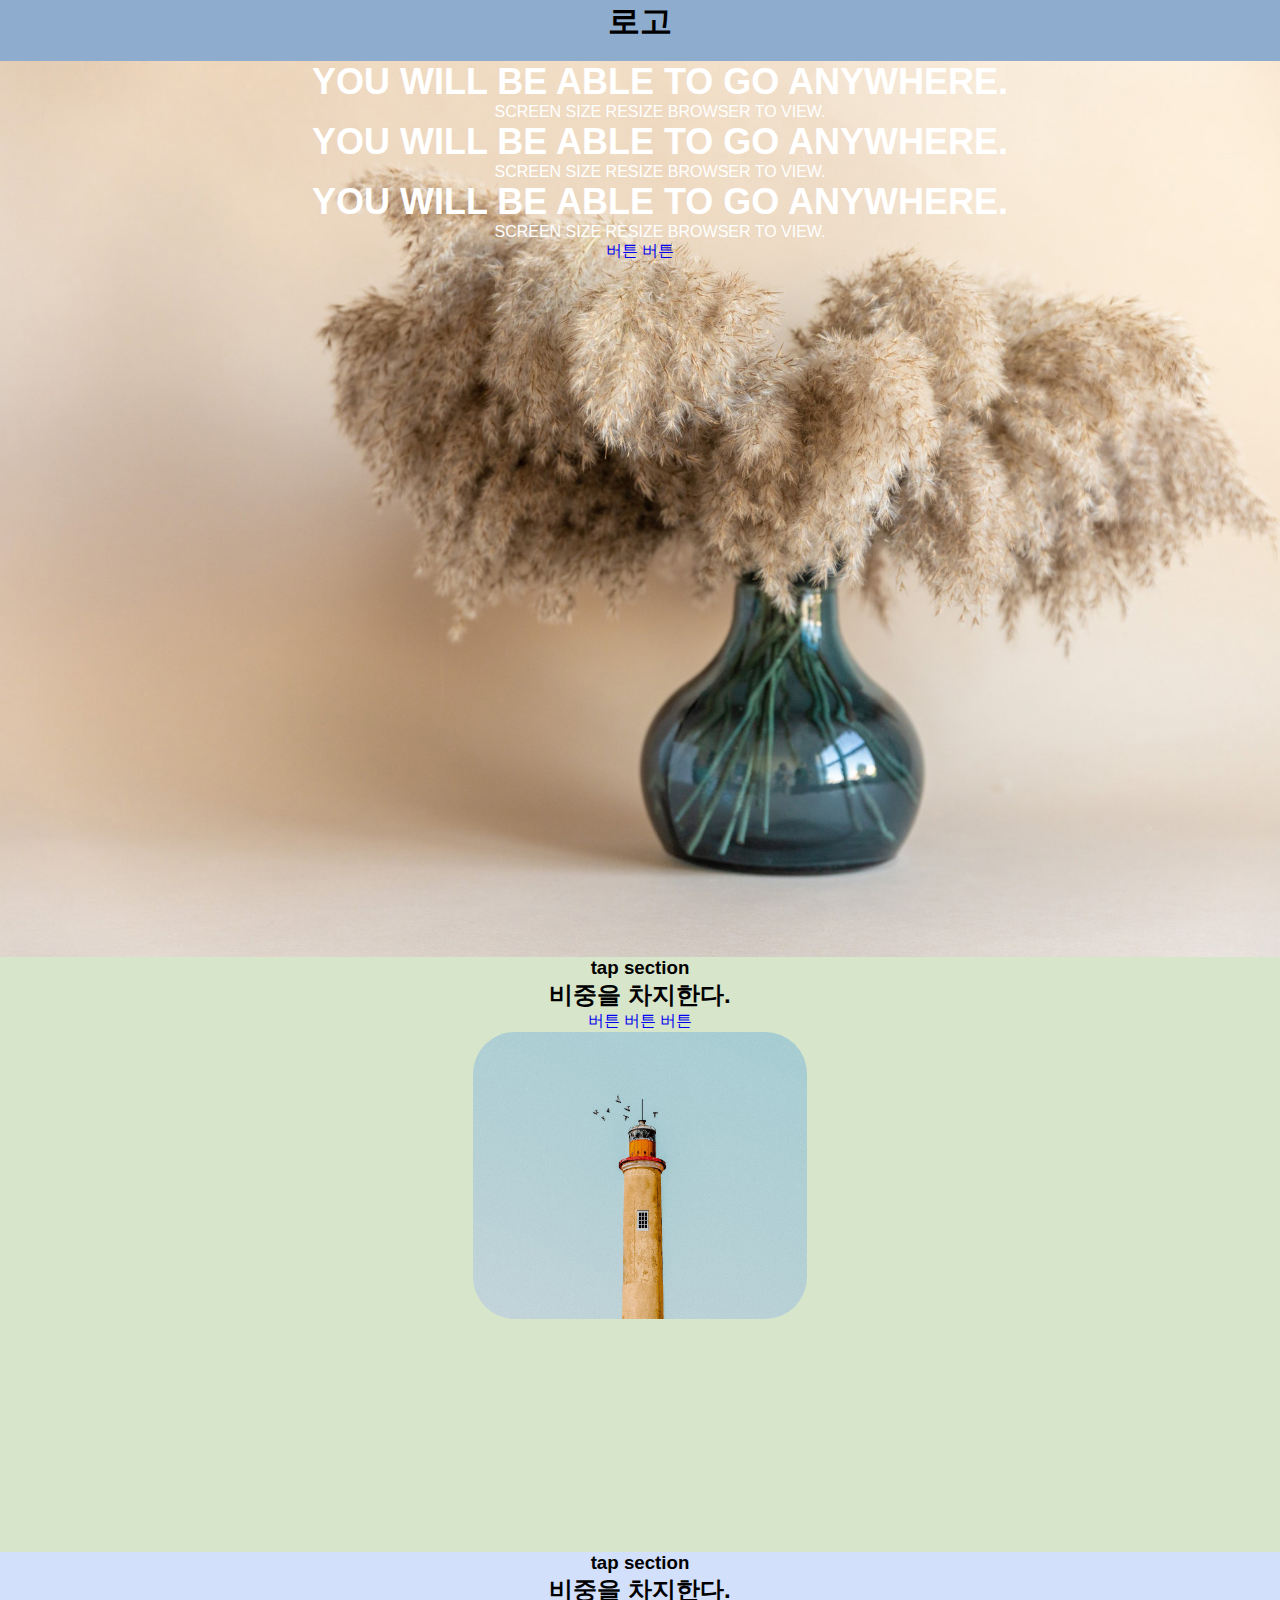
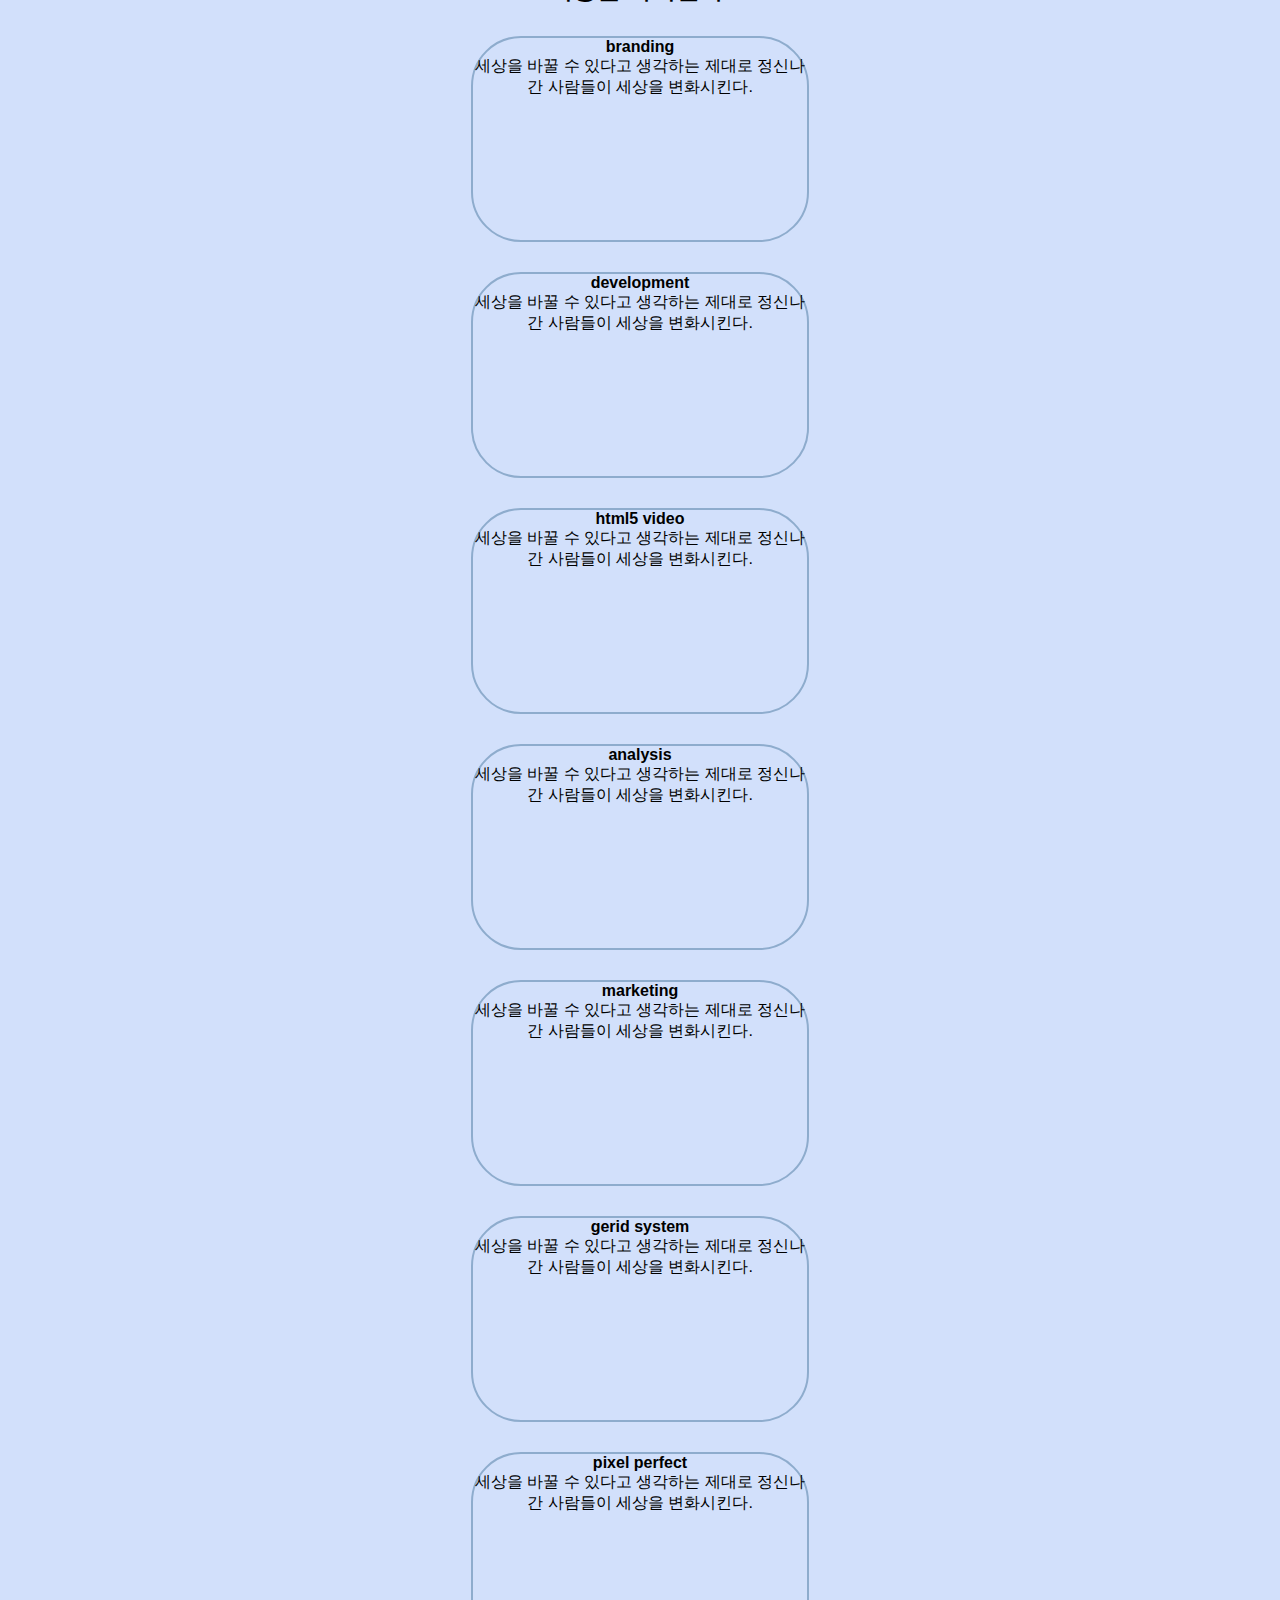
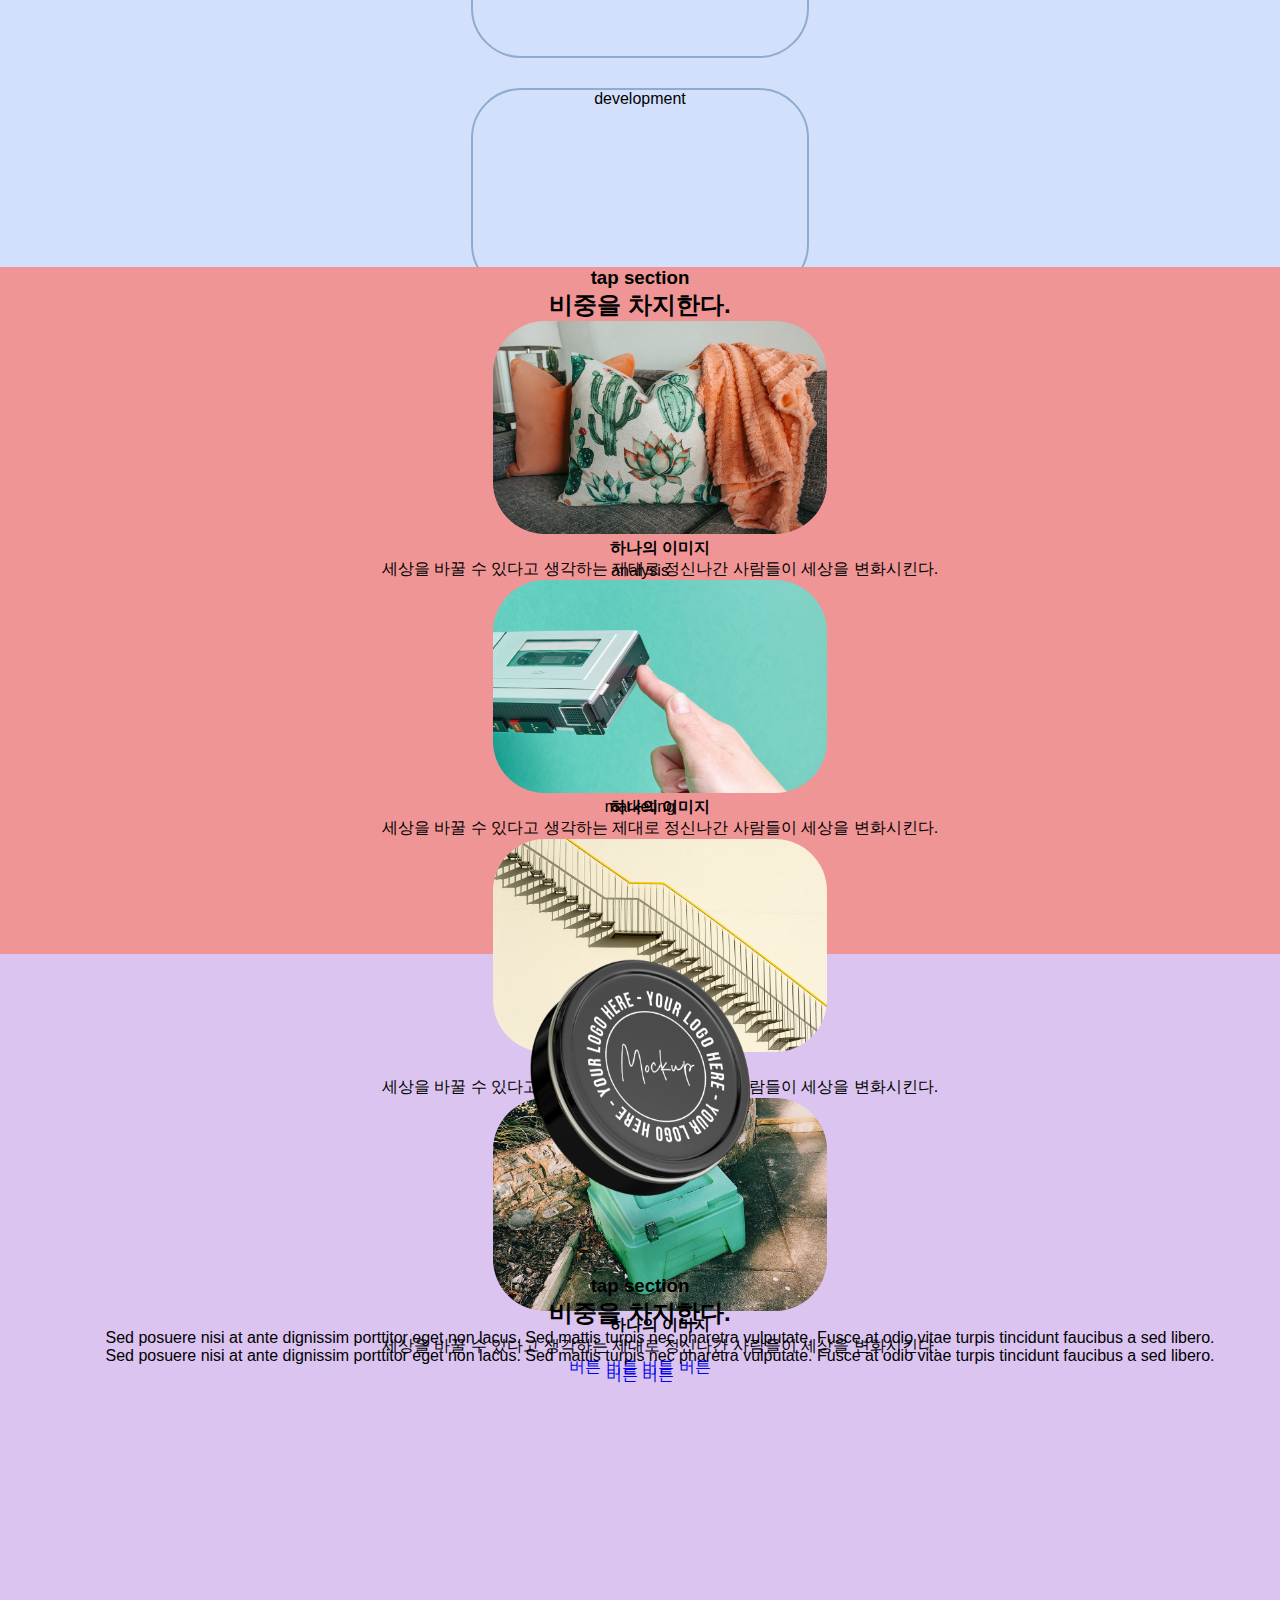
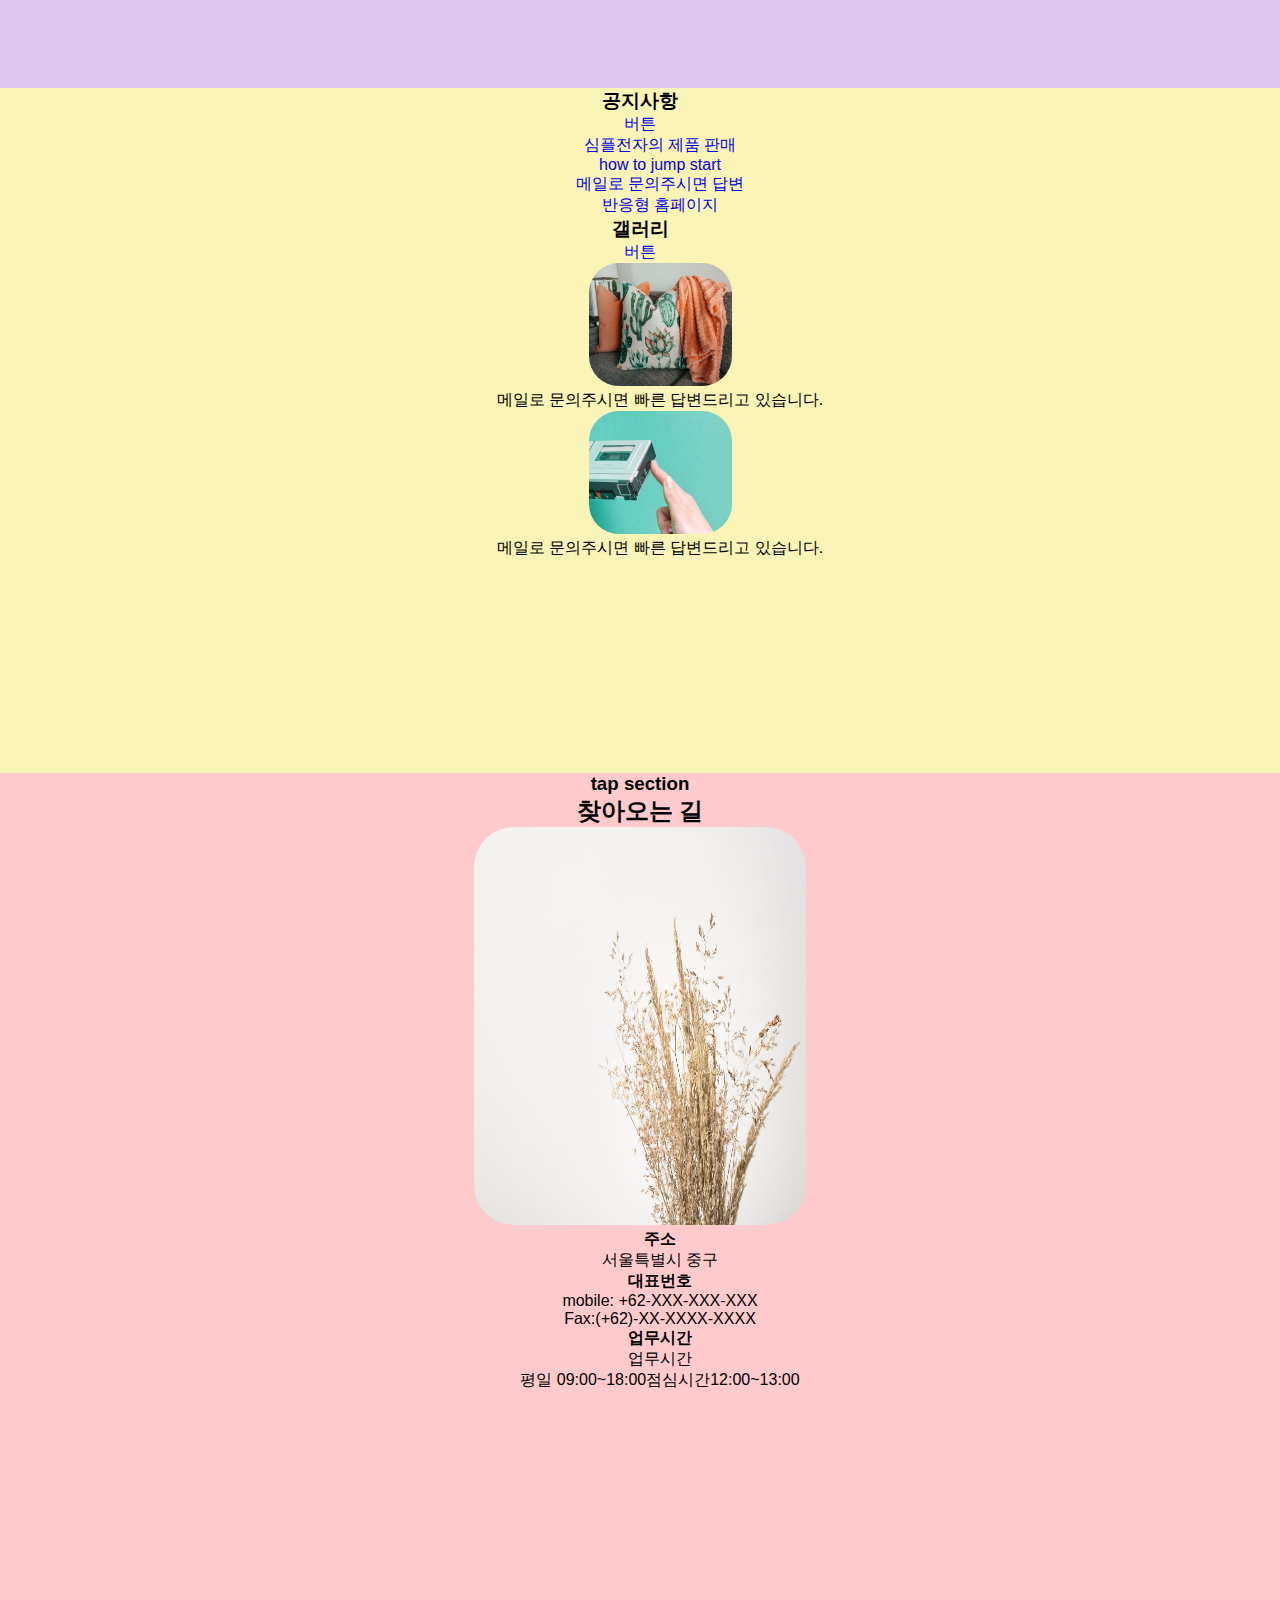
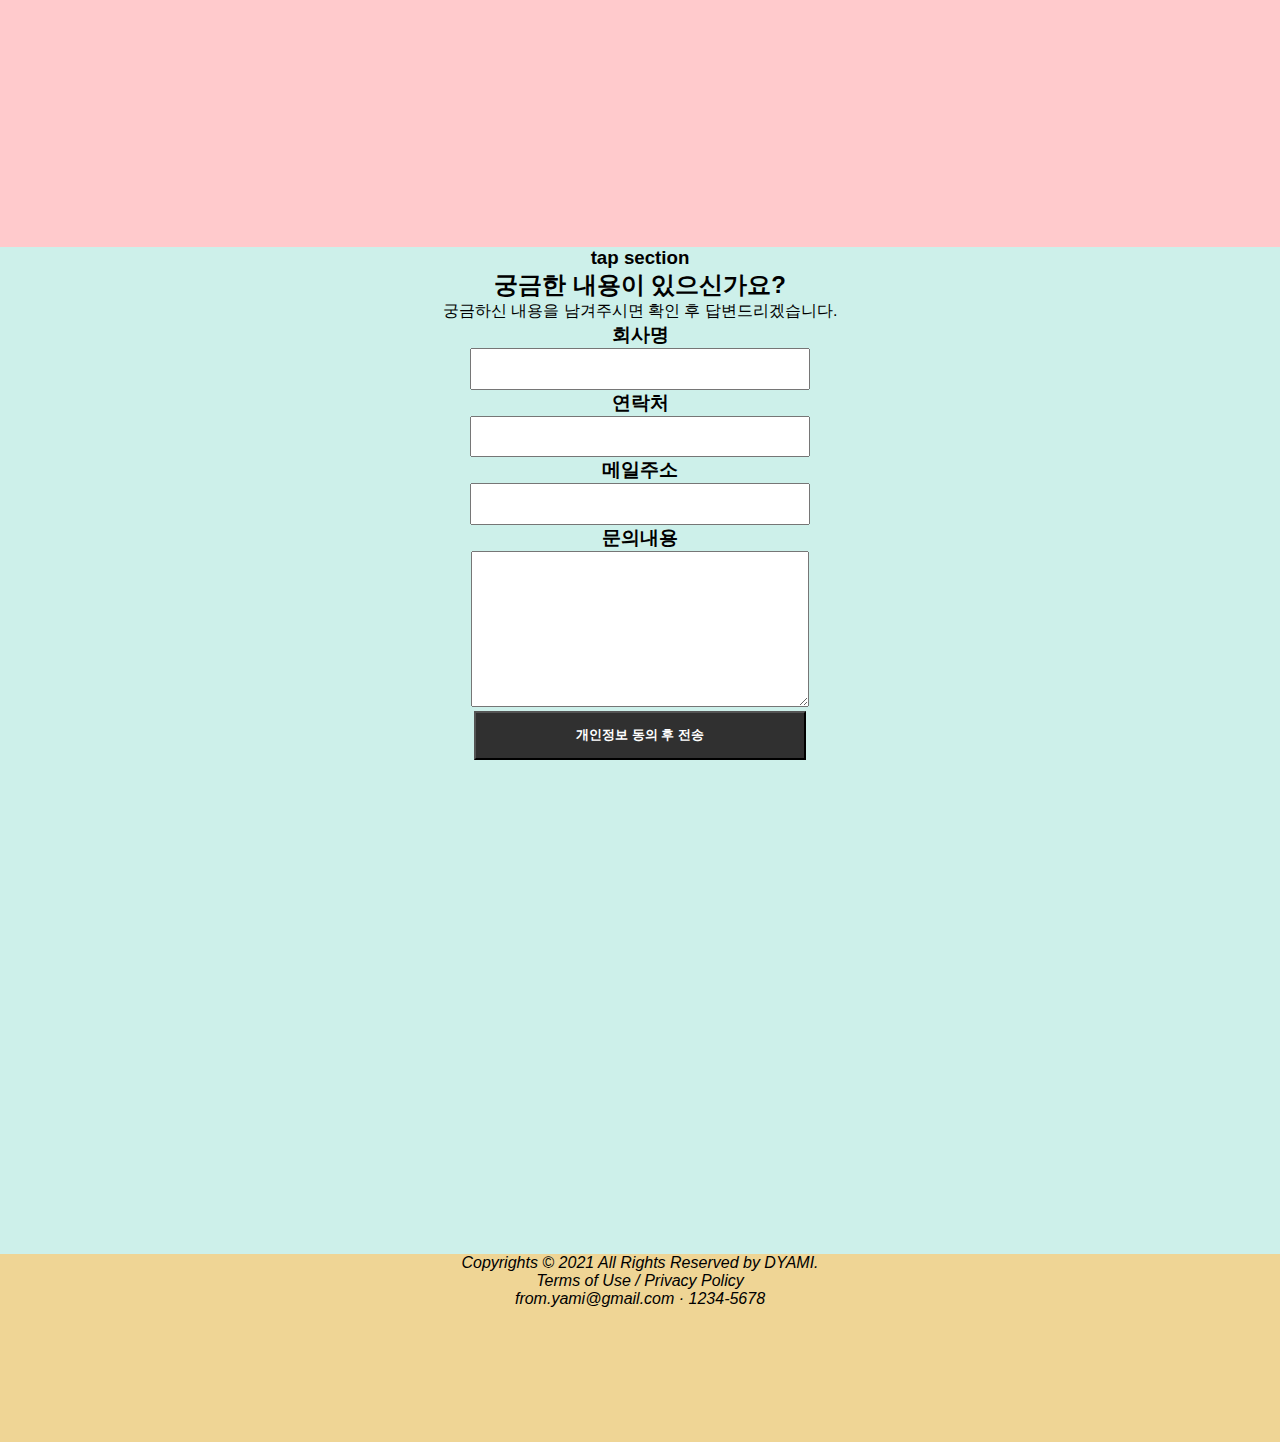
==== commit 75946288: "수정" ====
--- a/index.html
+++ b/index.html
@@ -3,6 +3,8 @@
 <head>
     <meta charset="UTF-8">
     <title>page</title>
+    <meta charset="UTF-8">
+    <meta name="viewport" content="width=device-width,initial-scale=1.0,minimum-scale=1.0,maximum-scale=1.0,user-scalable=no">
     <link rel="stylesheet" href="index.css">
 </head>
 <body>
@@ -39,7 +41,7 @@
             <a href="#">버튼</a>
             <a href="#">버튼</a>
             <div class="image1">
-                <img src="./images/다운로드.jfif" alt="image">
+                <img src="./images/다운로드.jfif" alt="image" id="img">
             </div>
         </section>
 
@@ -47,7 +49,14 @@
             <h3>tap section</h3>
             <h2>비중을 차지한다.</h2>
             <ul>
-                <li>branding</li>
+                <li><h4>branding</h4><p>세상을 바꿀 수 있다고 생각하는 제대로 정신나간 사람들이 세상을 변화시킨다.</p></li>
+                <li><h4>development</h4><p>세상을 바꿀 수 있다고 생각하는 제대로 정신나간 사람들이 세상을 변화시킨다.</p></li>
+                <li><h4>html5 video</h4><p>세상을 바꿀 수 있다고 생각하는 제대로 정신나간 사람들이 세상을 변화시킨다.</p></li>
+                <li><h4>analysis</h4><p>세상을 바꿀 수 있다고 생각하는 제대로 정신나간 사람들이 세상을 변화시킨다.</p></li>
+                <li><h4>marketing</h4><p>세상을 바꿀 수 있다고 생각하는 제대로 정신나간 사람들이 세상을 변화시킨다.</p></li>
+                <li><h4>gerid system</h4><p>세상을 바꿀 수 있다고 생각하는 제대로 정신나간 사람들이 세상을 변화시킨다.</p></li>
+                <li><h4>pixel perfect</h4><p>세상을 바꿀 수 있다고 생각하는 제대로 정신나간 사람들이 세상을 변화시킨다.</p></li>
+
                 <li>development</li>
                 <li>html5 video</li>
                 <li>analysis</li>
@@ -148,7 +157,7 @@
                 <h3>메일주소</h3>
                 <input type="email" name="userEmail">
                 <h3>문의내용</h3>
-                <textarea name="textBox" id="textBox" cols="30" rows="10"></textarea>
+                <textarea name="textBox" id="textBox" cols="30" rows="10"></textarea><br>
                 <button type="submit">개인정보 동의 후 전송</button>
             </form>
         </section>
--- a/index.css
+++ b/index.css
@@ -5,64 +5,126 @@
     text-align: center;
 }
 * {
+    font-family: '나눔스퀘어라운드', '맑은 고딕', '돋움',sans-serif;
     margin: 0 auto;
+    list-style: none;
+    text-decoration: none;
 }
 
-/** header **/
+/******* header *******/
 header {
     background-color: #8EACCD;
     height: 61px; 
     position: sticky; top: 0;
 }
 
-/** main **/
+/****** main *******/
+
+/** contents **/
 .contents {
     height: 896px;
     background-color: #F9F3CC;
     background-image: url(./images/hero-1.jpg);
+    background-repeat: no-repeat;
+    background-size: cover;
+    object-fit: cover;
+    color: #FFF;
+    
 }
+.contents > ul > li > h3 {
+    text-transform: uppercase;
+    font-size: 36px;
+}
+.contents > ul > li > p {
+    text-transform: uppercase;
+    font-size: 16px;
+}
+
+
+/** tabSection **/
 .tabSection {
     height: 594.78px;
     background-color: #D7E5CA;
 }
+.tabSection > .image1 > #img {
+    width: 334px; height: 287px;
+    border-radius: 42px;
+}
+
+
+/** service **/
 .service {
+    padding-left: 0px;
     height: 1915.39px;
     background-color: #D2E0FB;
 }
+.service > ul > li {
+    border: #8EACCD 2px solid; border-radius: 50px;
+    width: 333.09px; height: 202.04px;
+    margin-top: 30px; 
+}
+.service > ul {
+    padding: 0; 
+}
+/** multiPopup **/
 .multiPopup {
     height: 687.28px;
     background-color: #EF9595;
 }
 .multiPopup > ul > li > #img {
-    width: 200px; height: 150px;
+    width: 334px; height: 213px;
+    border-radius: 52px;
 }
+
+/** mockup **/
 .mockup {
     height: 733.69px;
     background-color: #DBC4F0;
 }
 .mockup > .image2 > #img {
-    width: 500px; height: 450px;
+    width: 333px; height: 317px;
 }
+
+/** notice **/
 .notice {
     height: 684.58px;
     background-color: #FAF4B7;
 }
 .notice > ul > li > #img {
-    width: 200px; height: 150px;
+    width: 143px; height: 123px;
+    border-radius: 30px;
 }
+
+/** mapSection **/
 .mapSection {
     height: 1074.53px;
     background-color: #FFCACC;
 }
 .mapSection > #map_img {
-    width: 500px; height: 450px;
+    width: 332px; height: 398px;
+    border-radius: 40px;
 }
+
+/** conteactUs **/
 .conteactUs {
     height: 1006.69px;
     background-color: #CDF0EA;
 }
-/** footer **/
+.conteactUs > form > input {
+    width: 332px; height: 35.45px;
+}
+.conteactUs > form > textarea {
+    width: 332px; height: 218.9;
+}
+.conteactUs > form > button {
+    width: 332px; height: 49.63px;
+    background-color: #303030;
+    color: #FFF;
+    font-weight: bold;
+} 
+
+/******* footer ********/
 address {
-    height: 186.56px;
     background-color: #EFD595;
+    width: 100%; height: 188.56px;
 }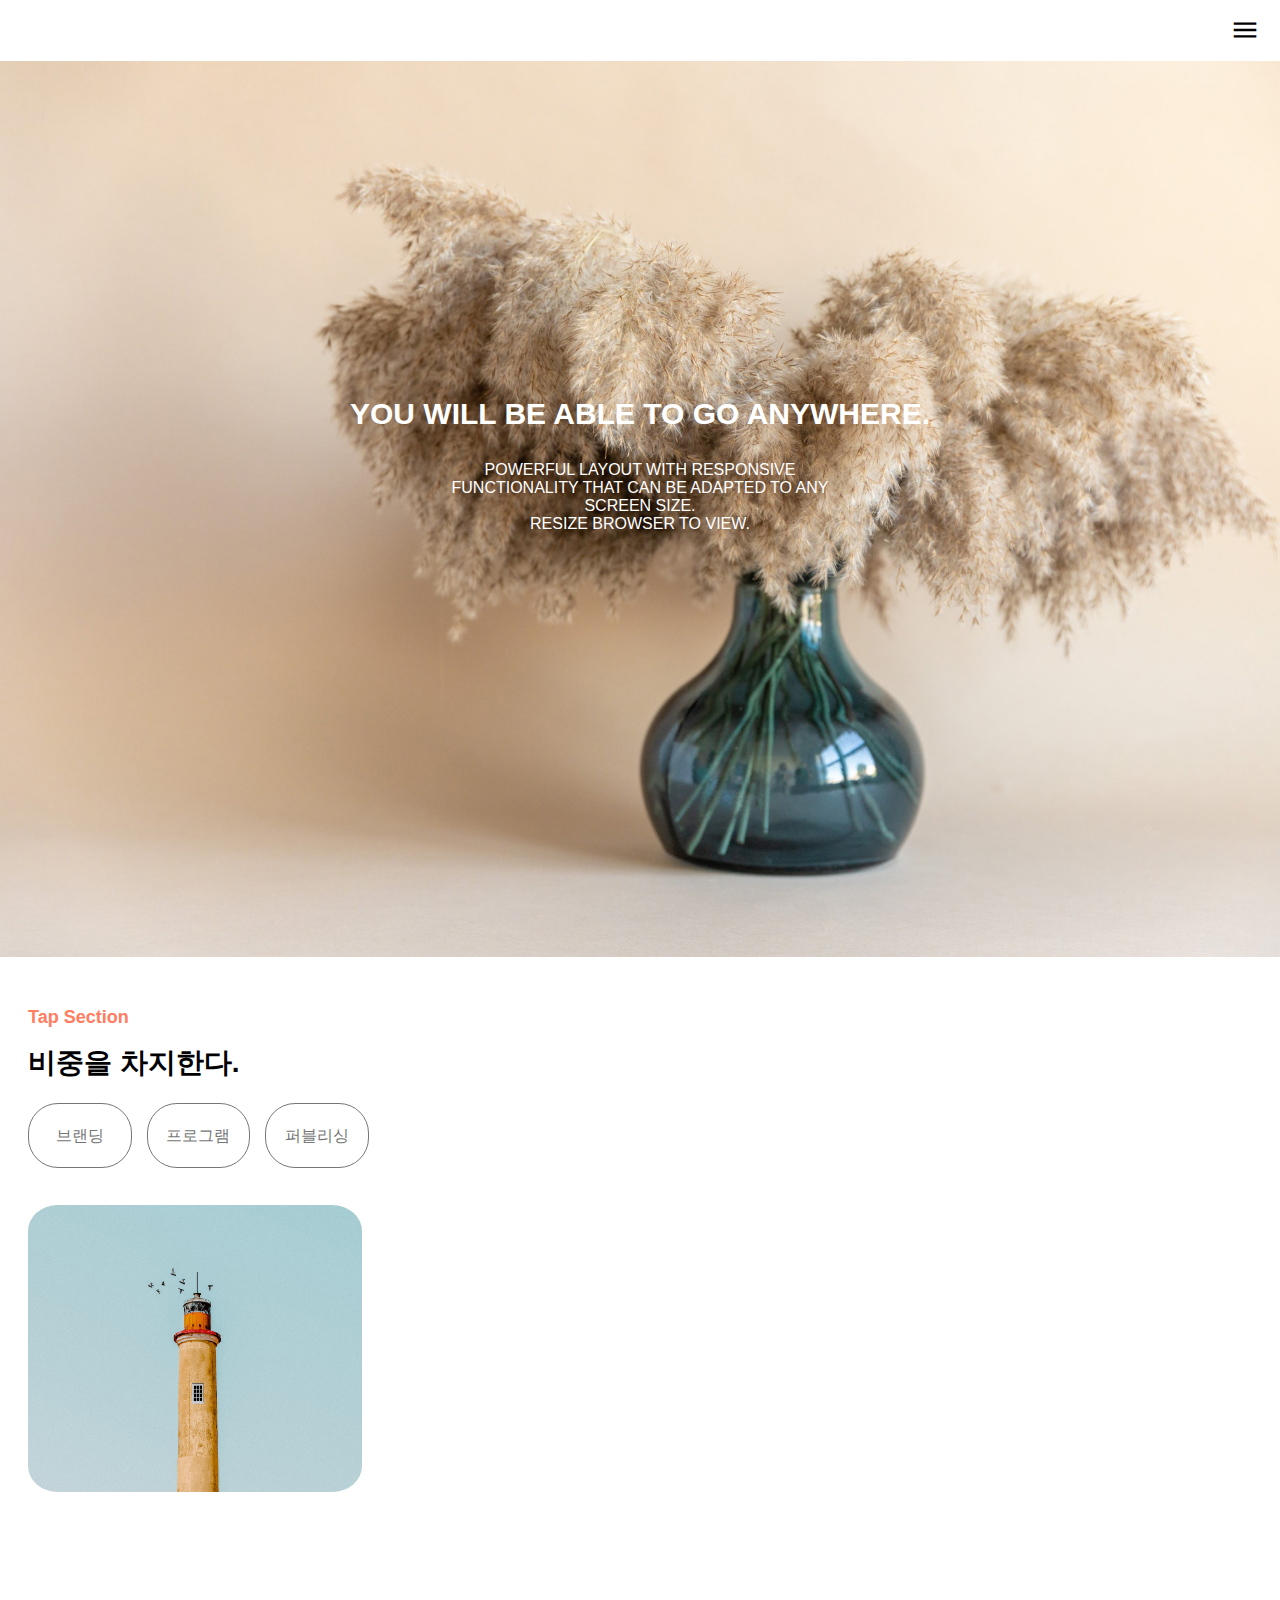
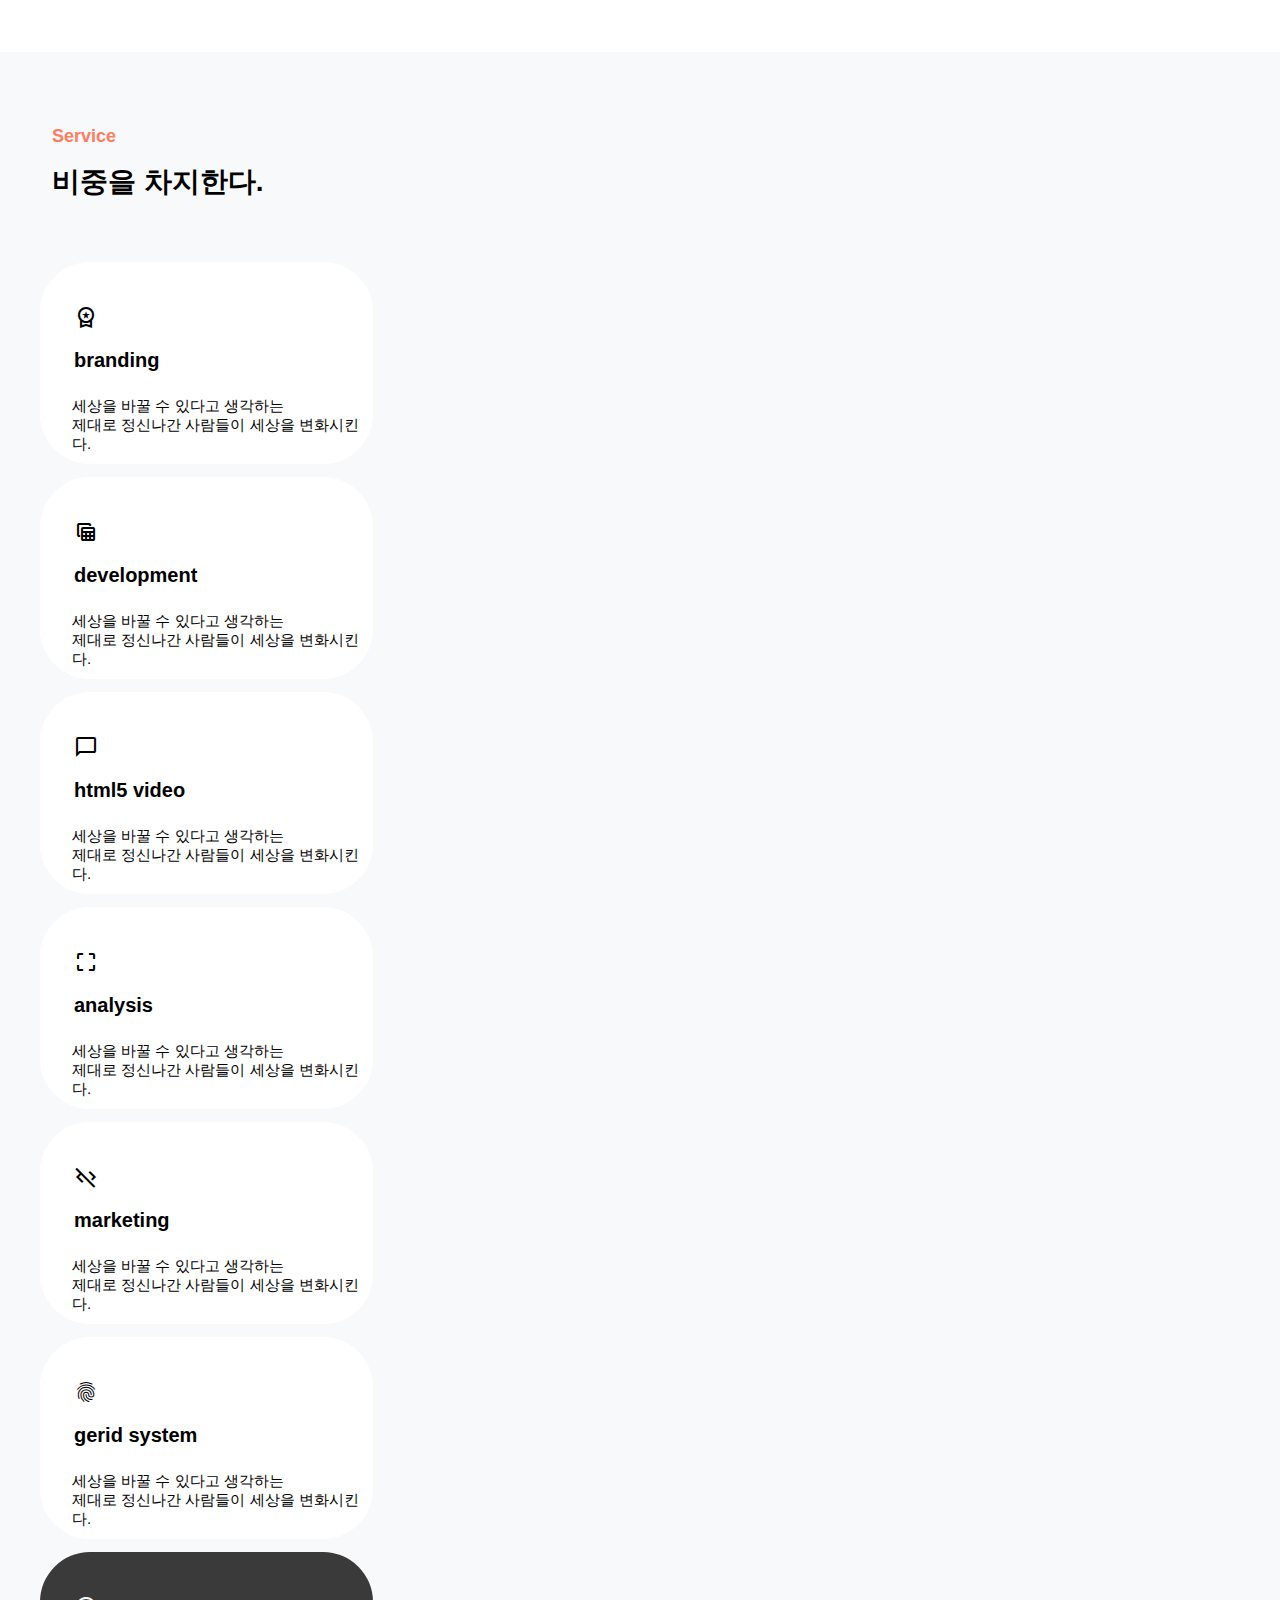
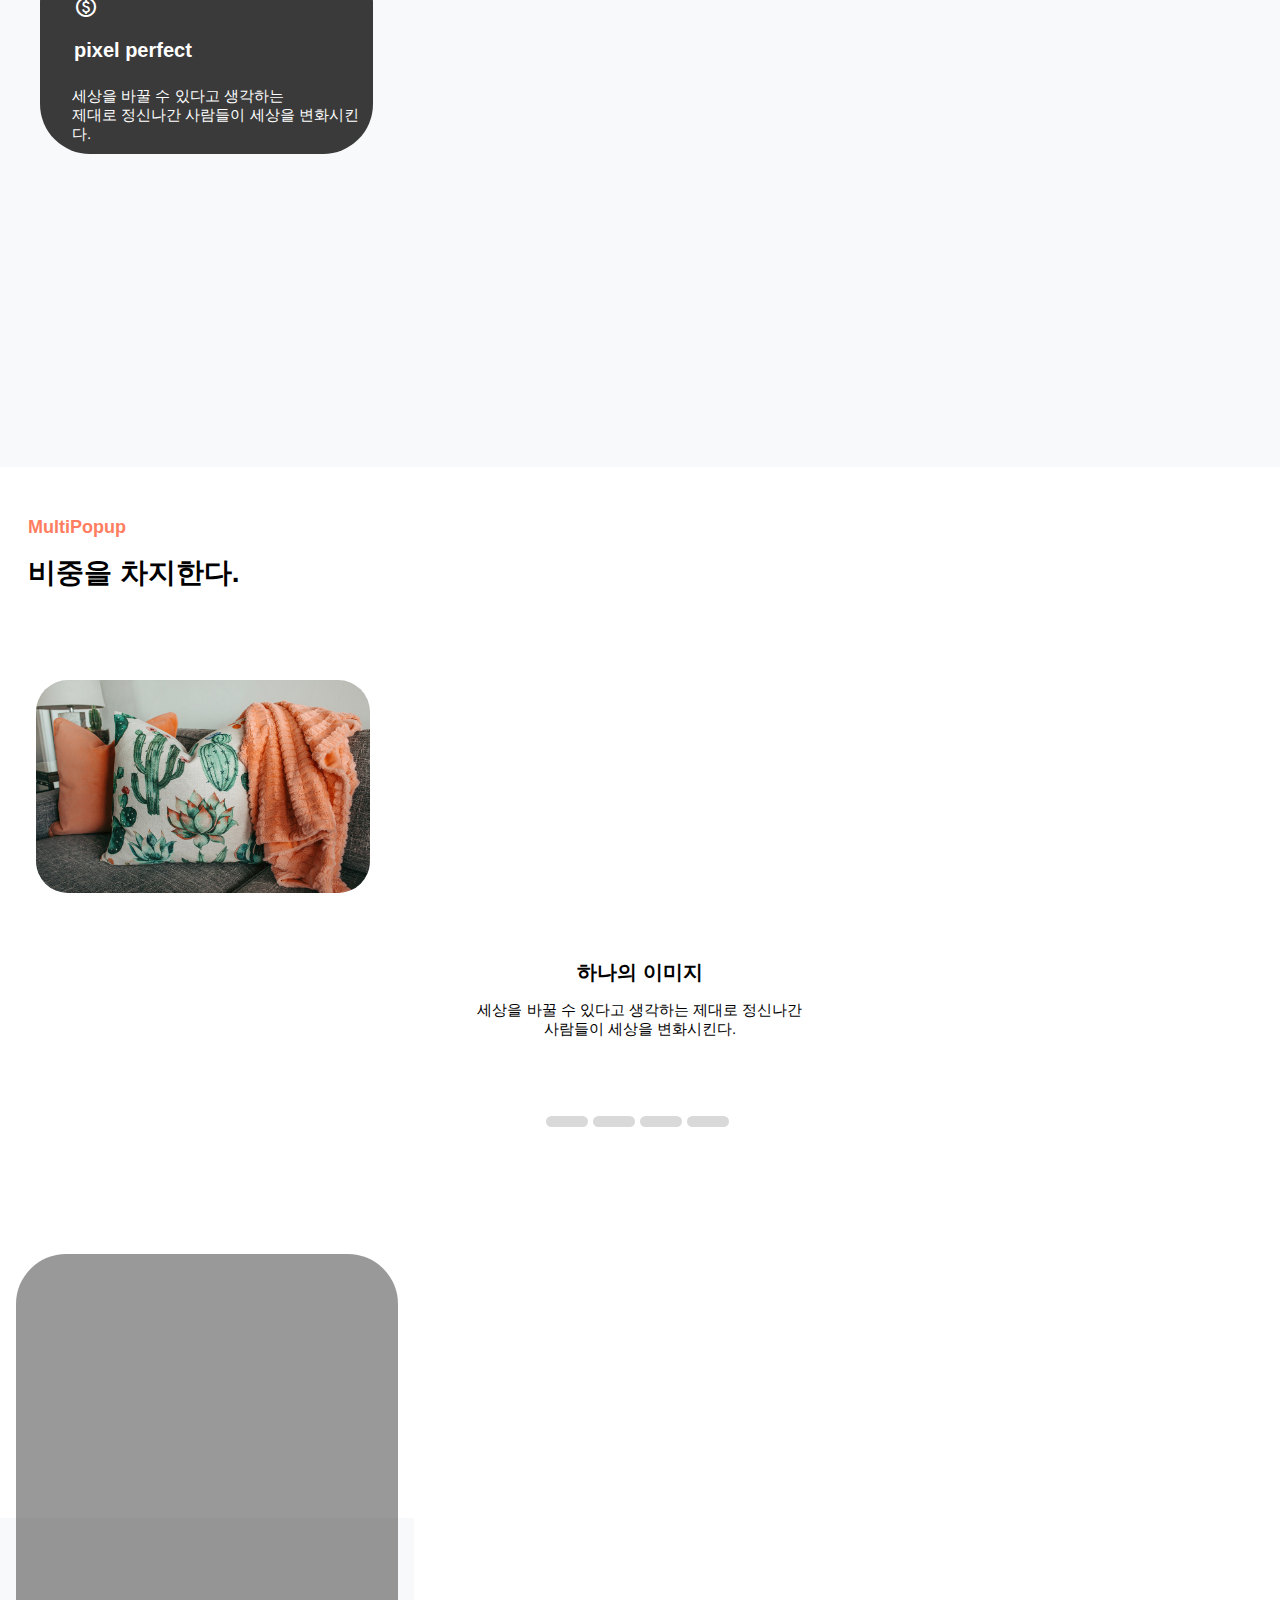
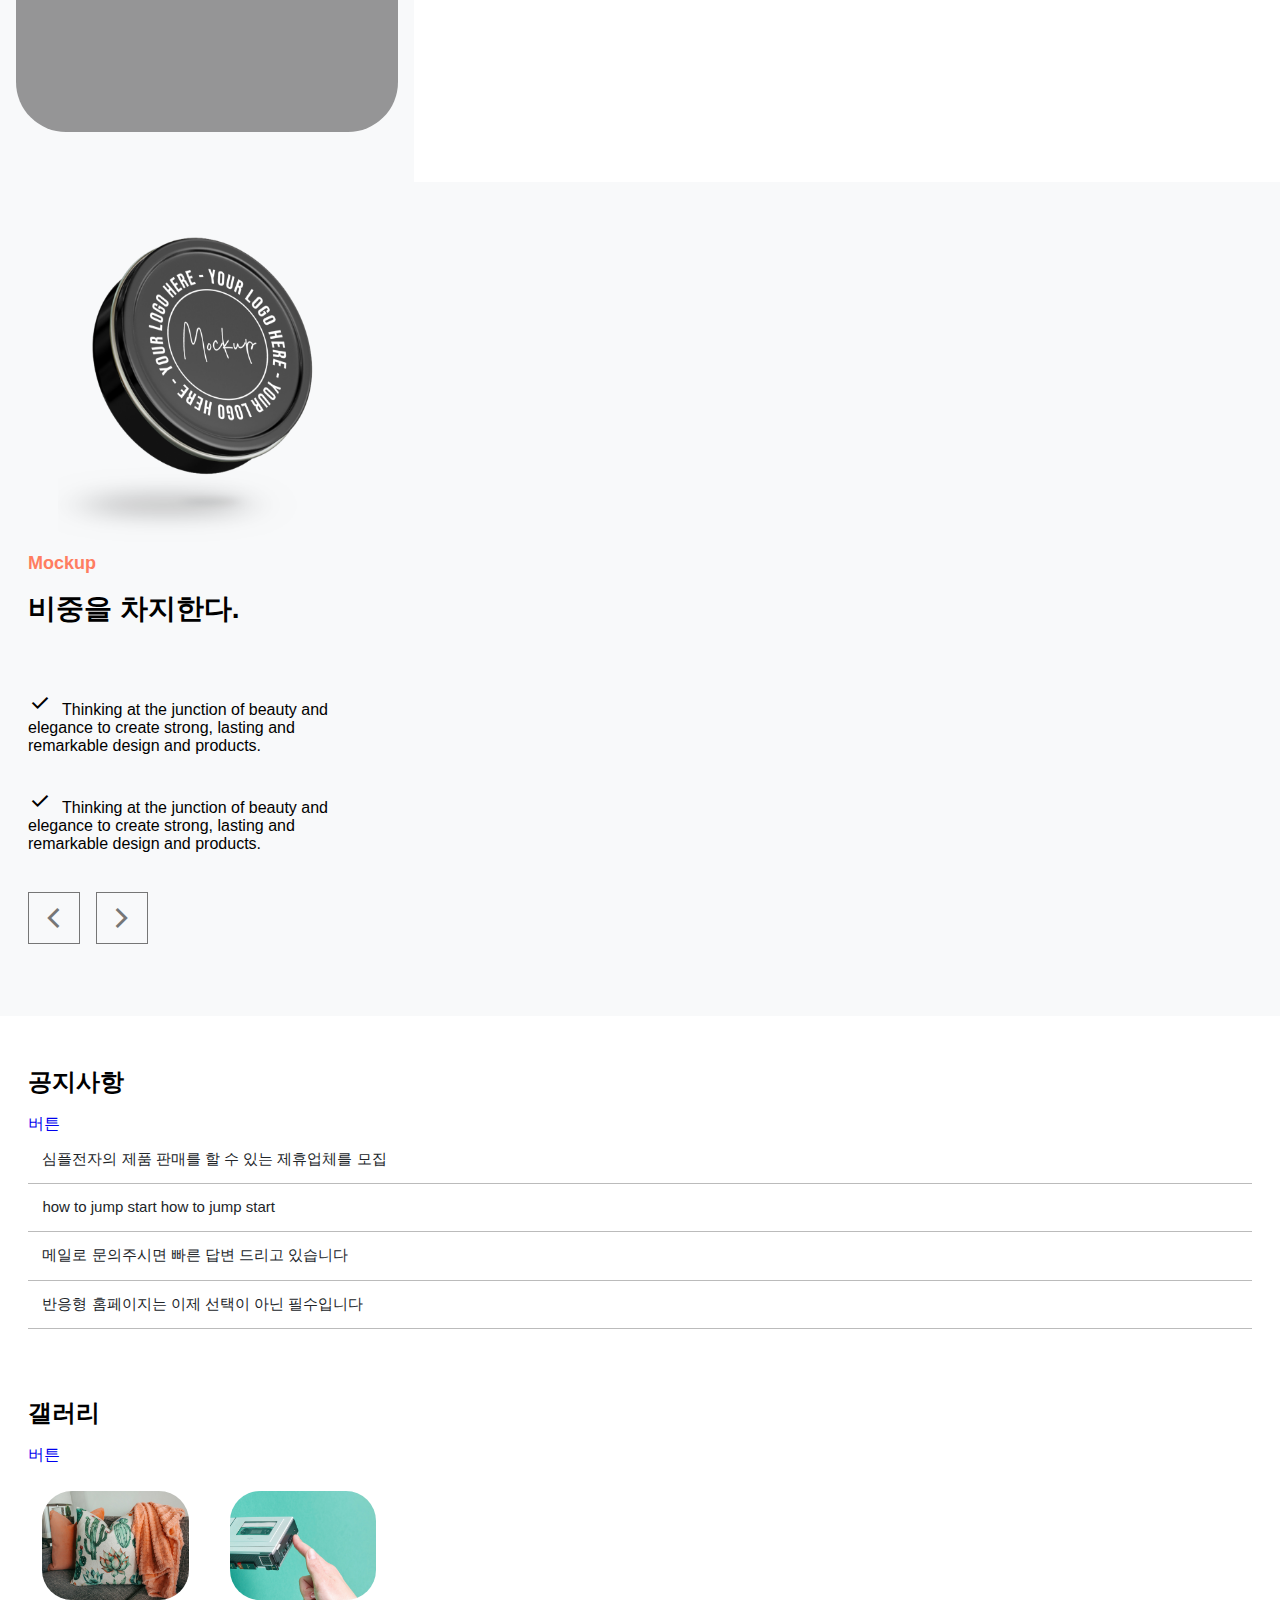
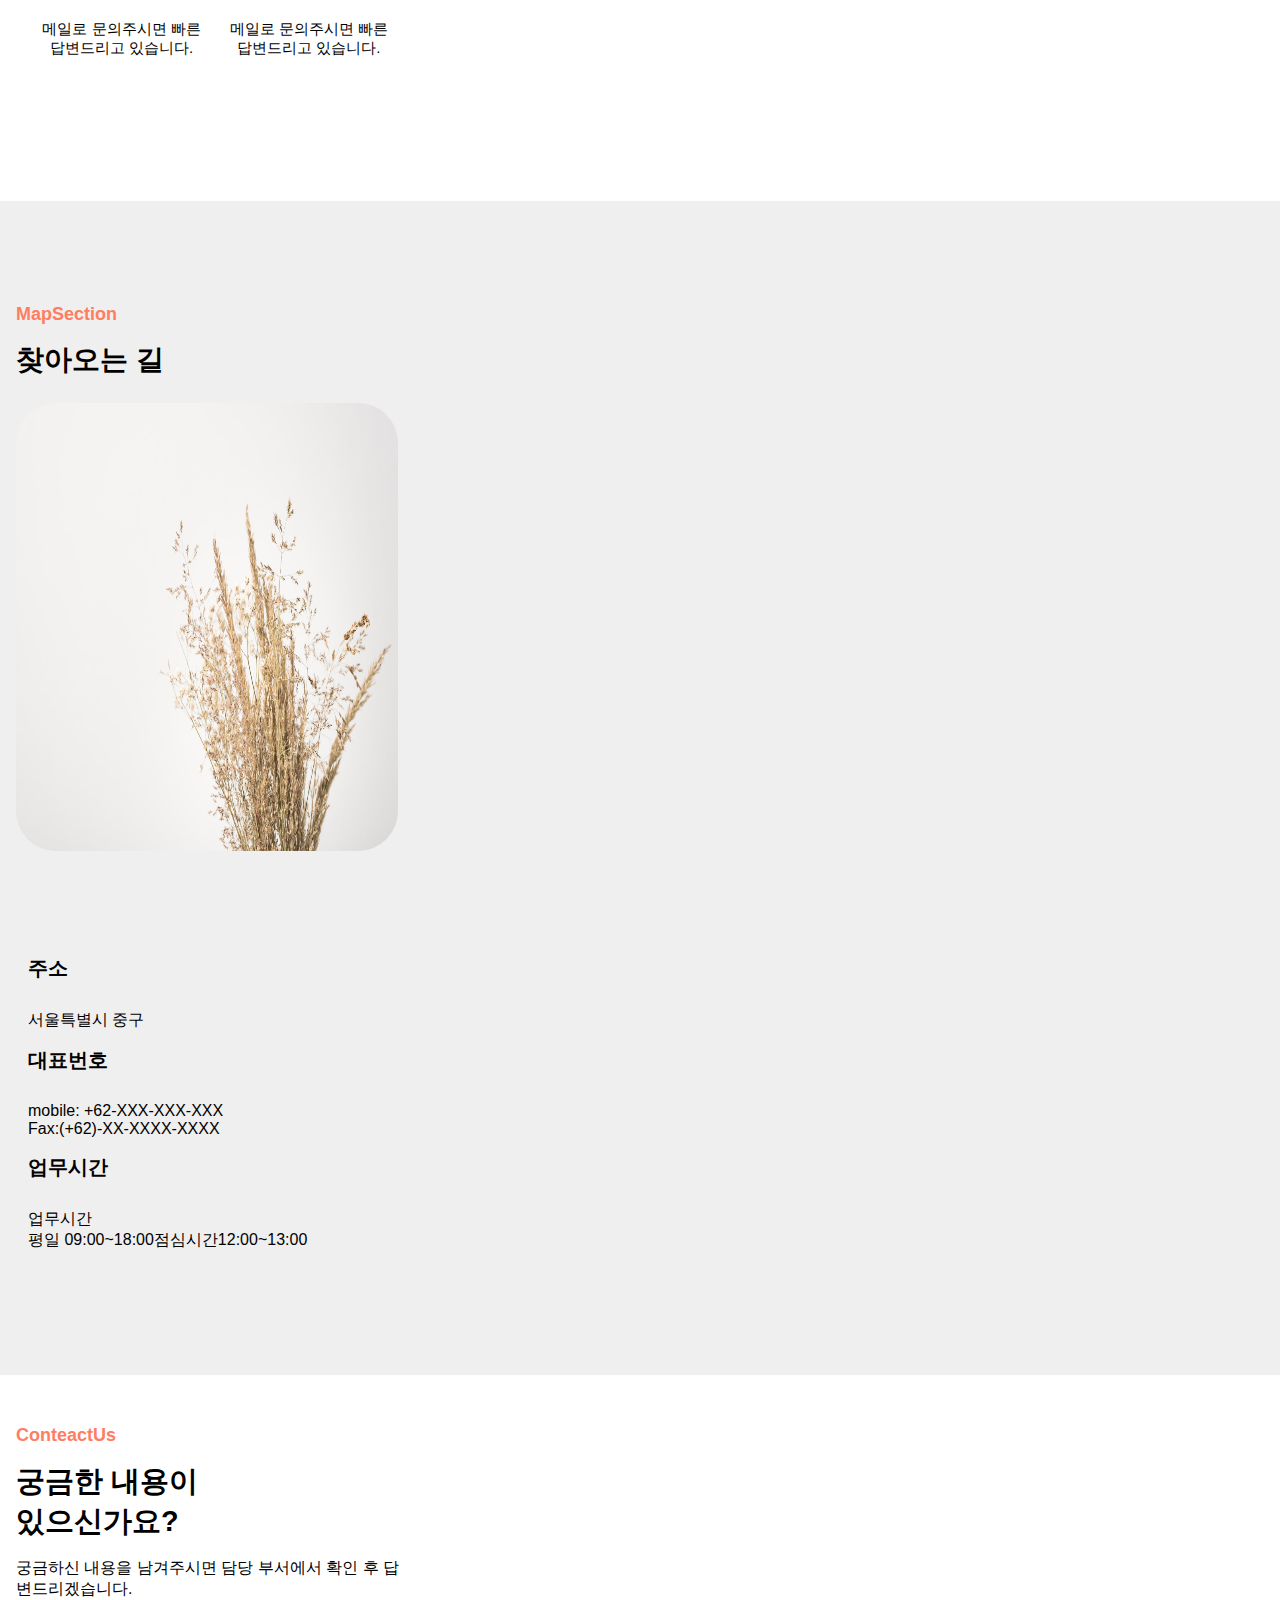
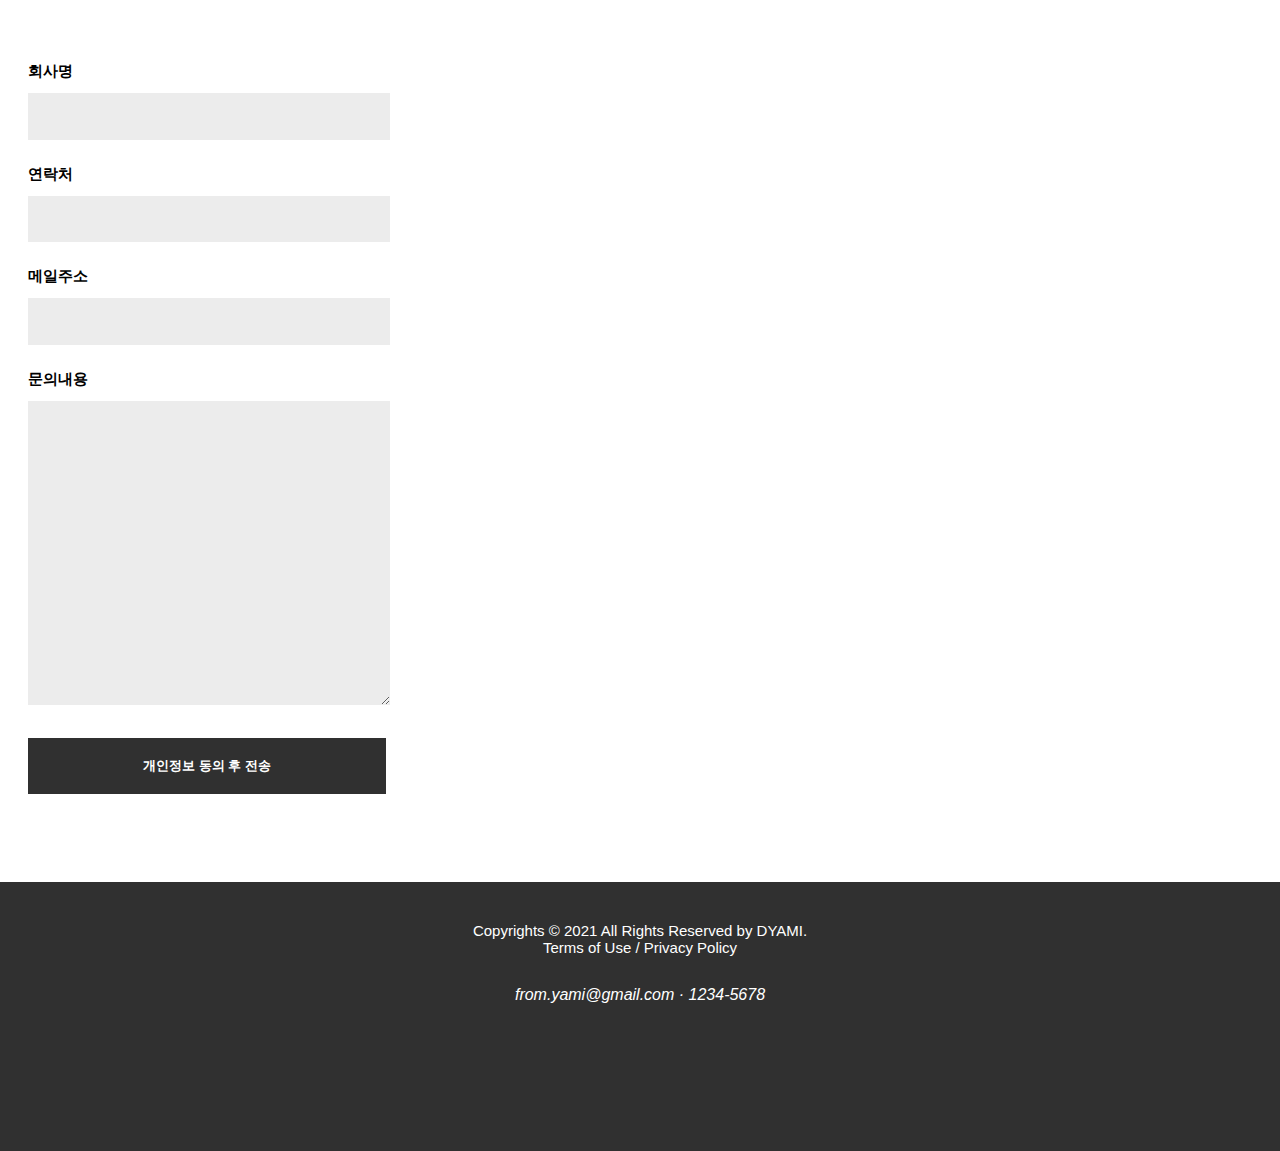
==== commit 0f07c22b: "231002" ====
--- a/index.html
+++ b/index.html
@@ -5,137 +5,158 @@
     <title>page</title>
     <meta charset="UTF-8">
     <meta name="viewport" content="width=device-width,initial-scale=1.0,minimum-scale=1.0,maximum-scale=1.0,user-scalable=no">
+    <link rel="stylesheet" href="https://fonts.googleapis.com/css2?family=Material+Symbols+Outlined:opsz,wght,FILL,GRAD@24,400,0,0" />
     <link rel="stylesheet" href="index.css">
 </head>
 <body>
     <header>
-        <h1>로고</h1>
+        <h1></h1>
+        <a href="#"><span class="material-symbols-outlined">
+            menu
+        </span></a>
     </header>
 
 
 
     <main>
         <section class="contents">
-            <ul>
-                <li>
-                    <h3>you will be able to go anywhere.</h3>
-                    <p>screen size resize browser to view.</p>
-                </li>
-                <li>
-                    <h3>you will be able to go anywhere.</h3>
-                    <p>screen size resize browser to view.</p>
-                </li>
-                <li>
-                    <h3>you will be able to go anywhere.</h3>
-                    <p>screen size resize browser to view.</p>
-                </li>
-            </ul>
-            <a href="#">버튼</a>
-            <a href="#">버튼</a>
+            <div class="icon">
+                <a href="#" id="icon1"></a>
+                <a href="#" id="icon2"></a>
+            </div>
+            <h2>you will be able to go anywhere.</h3>
+            <p>Powerful Layout with Responsive<br>
+            functionality that can be adapted to any<br>
+            screen size. <br>
+            Resize browser to view.</p>
+            
         </section>
 
         <section class="tabSection">
             <h3>tap section</h3>
             <h2>비중을 차지한다.</h2>
-            <a href="#">버튼</a>
-            <a href="#">버튼</a>
-            <a href="#">버튼</a>
+            <ul>
+            <a href="#">브랜딩</a>
+            <a href="#">프로그램</a>
+            <a href="#">퍼블리싱</a>
+            </ul>
             <div class="image1">
                 <img src="./images/다운로드.jfif" alt="image" id="img">
             </div>
         </section>
 
         <section class="service">
-            <h3>tap section</h3>
+        <div class="ser">
+            <h3>service</h3>
             <h2>비중을 차지한다.</h2>
+        </div>
             <ul>
-                <li><h4>branding</h4><p>세상을 바꿀 수 있다고 생각하는 제대로 정신나간 사람들이 세상을 변화시킨다.</p></li>
-                <li><h4>development</h4><p>세상을 바꿀 수 있다고 생각하는 제대로 정신나간 사람들이 세상을 변화시킨다.</p></li>
-                <li><h4>html5 video</h4><p>세상을 바꿀 수 있다고 생각하는 제대로 정신나간 사람들이 세상을 변화시킨다.</p></li>
-                <li><h4>analysis</h4><p>세상을 바꿀 수 있다고 생각하는 제대로 정신나간 사람들이 세상을 변화시킨다.</p></li>
-                <li><h4>marketing</h4><p>세상을 바꿀 수 있다고 생각하는 제대로 정신나간 사람들이 세상을 변화시킨다.</p></li>
-                <li><h4>gerid system</h4><p>세상을 바꿀 수 있다고 생각하는 제대로 정신나간 사람들이 세상을 변화시킨다.</p></li>
-                <li><h4>pixel perfect</h4><p>세상을 바꿀 수 있다고 생각하는 제대로 정신나간 사람들이 세상을 변화시킨다.</p></li>
-
-                <li>development</li>
-                <li>html5 video</li>
-                <li>analysis</li>
-                <li>marketing</li>
-                <li>gerid system</li>
-                <li>pixel perfect</li>
+                <li><span class="material-symbols-outlined">
+                    workspace_premium
+                    </span><h4>branding</h4><p>세상을 바꿀 수 있다고 생각하는<br>제대로 정신나간 사람들이 세상을 변화시킨다.</p></li>
+                <li><span class="material-symbols-outlined">
+                    table_view
+                    </span><h4>development</h4><p>세상을 바꿀 수 있다고 생각하는<br>제대로 정신나간 사람들이 세상을 변화시킨다.</p></li>
+                <li><span class="material-symbols-outlined">
+                    chat_bubble
+                    </span><h4>html5 video</h4><p>세상을 바꿀 수 있다고 생각하는<br>제대로 정신나간 사람들이 세상을 변화시킨다.</p></li>
+                <li><span class="material-symbols-outlined">
+                    crop_free
+                    </span><h4>analysis</h4><p>세상을 바꿀 수 있다고 생각하는<br>제대로 정신나간 사람들이 세상을 변화시킨다.</p></li>
+                <li><span class="material-symbols-outlined">
+                    code_off
+                    </span><h4>marketing</h4><p>세상을 바꿀 수 있다고 생각하는<br>제대로 정신나간 사람들이 세상을 변화시킨다.</p></li>
+                <li><span class="material-symbols-outlined">
+                    fingerprint
+                    </span><h4>gerid system</h4><p>세상을 바꿀 수 있다고 생각하는<br>제대로 정신나간 사람들이 세상을 변화시킨다.</p></li>
+                <li><span class="material-symbols-outlined">
+                    paid
+                    </span><h4>pixel perfect</h4><p>세상을 바꿀 수 있다고 생각하는<br>제대로 정신나간 사람들이 세상을 변화시킨다.</p></li>
             </ul>
         </section>
 
         <section class="multiPopup">
-            <h3>tap section</h3>
+            <div class="mul">
+            <h3>multiPopup</h3>
             <h2>비중을 차지한다.</h2>
+        </div>
             <ul>
                 <li>
                     <img src="./images/02.jpg" alt="img" id="img">
                     <h4>하나의 이미지</h4>
-                    <p>세상을 바꿀 수 있다고 생각하는 제대로 정신나간 사람들이 세상을 변화시킨다.</p>
+                    <p>세상을 바꿀 수 있다고 생각하는 제대로 정신나간<br> 사람들이 세상을 변화시킨다.</p>
                 </li>
-                <li>
+                <li style="visibility: hidden;">
                     <img src="./images/03.jpg" alt="img" id="img">
                     <h4>하나의 이미지</h4>
-                    <p>세상을 바꿀 수 있다고 생각하는 제대로 정신나간 사람들이 세상을 변화시킨다.</p>
+                    <p>세상을 바꿀 수 있다고 생각하는 제대로 정신나간<br> 사람들이 세상을 변화시킨다.</p>
                 </li>
-                <li>
+                <li style="visibility: hidden;">
                     <img src="./images/04.jpg" alt="img" id="img">
                     <h4>하나의 이미지</h4>
-                    <p>세상을 바꿀 수 있다고 생각하는 제대로 정신나간 사람들이 세상을 변화시킨다.</p>
+                    <p>세상을 바꿀 수 있다고 생각하는 제대로 정신나간<br> 사람들이 세상을 변화시킨다.</p>
                 </li>
-                <li>
+                <li style="visibility: hidden;">
                     <img src="./images/05.jpg" alt="img" id="img">
                     <h4>하나의 이미지</h4>
-                    <p>세상을 바꿀 수 있다고 생각하는 제대로 정신나간 사람들이 세상을 변화시킨다.</p>
+                    <p>세상을 바꿀 수 있다고 생각하는 제대로 정신나간<br> 사람들이 세상을 변화시킨다.</p>
                 </li>
             </ul>
-            <a href="#">버튼</a>
-            <a href="#">버튼</a>
-            <a href="#">버튼</a>
-            <a href="#">버튼</a>
+            <div class="button1">
+                <a href="#"></a>
+                <a href="#"></a>
+                <a href="#"></a>
+                <a href="#"></a>
+            </div>
         </section>
-
+        <section class="video">
+            <div class="video-overlay" style="background: rgba(0,0,0,0.4);"></div>
+        </section>
         <section class="mockup">
             <div class="image2">
                 <img src="./images/img-mockup.png" alt="img" id="img">
             </div>
-            <h3>tap section</h3>
+            <h3 style="color: #FF7D61; text-transform: capitalize; font-size: 18px; font-weight: right; margin-bottom: 16px;">mockup</h3>
             <h2>비중을 차지한다.</h2>
             <ul>
-                <li>Sed posuere nisi at ante dignissim porttitor eget non lacus.
-                    Sed mattis turpis nec pharetra vulputate.
-                    Fusce at odio vitae turpis tincidunt faucibus a sed libero.
+                <li><span class="material-symbols-outlined">done</span>Thinking at the junction of beauty and<br> elegance to create strong, lasting and<br>remarkable design and products.
                 </li>
-                <li>Sed posuere nisi at ante dignissim porttitor eget non lacus.
-                    Sed mattis turpis nec pharetra vulputate.
-                    Fusce at odio vitae turpis tincidunt faucibus a sed libero.
+                <li><span class="material-symbols-outlined">
+                    done
+                    </span>Thinking at the junction of beauty and<br> elegance to create strong, lasting and<br>remarkable design and products.
                 </li>
             </ul>
-            <a href="#">버튼</a>
-            <a href="#">버튼</a>
+            <a href="#"><span class="material-symbols-outlined">
+                keyboard_arrow_left
+                </span></a>
+            <a href="#"><span class="material-symbols-outlined">
+                keyboard_arrow_right
+                </span></a>
         </section>
 
         <section class="notice">
-            <h3>공지사항</h3>
+        <div class="not">
+            <h3 style="font-size: 24px; font-weight: bold; color: #000;">공지사항</h3>
             <a href="#">버튼</a>
             <ul>
-                <li><a href="#">심플전자의 제품 판매</a></li>
-                <li><a href="#">how to jump start</a></li>
-                <li><a href="#">메일로 문의주시면 답변</a></li>
-                <li><a href="#">반응형 홈페이지</a></li>
+                <li><a href="#">심플전자의 제품 판매를 할 수 있는 제휴업체를 모집</a></li>
+                <li><a href="#">how to jump start how to jump start</a></li>
+                <li><a href="#">메일로 문의주시면 빠른 답변 드리고 있습니다</a></li>
+                <li><a href="#">반응형 홈페이지는 이제 선택이 아닌 필수입니다</a></li>
             </ul>
-            <h3>갤러리</h3>
+        </div>
+        <div class="gallery">
+            <h3 style="font-size: 24px; font-weight: bold; color: #000; padding-top: 20px;">갤러리</h3>
             <a href="#">버튼</a>
             <ul>
-                <li><img src="./images/02.jpg" alt="img" id="img"><p>메일로 문의주시면 빠른 답변드리고 있습니다.</p></li>
-                <li><img src="./images/03.jpg" alt="img" id="img"><p>메일로 문의주시면 빠른 답변드리고 있습니다.</p></li>
+                <li><img src="./images/02.jpg" alt="img" id="img"><p>메일로 문의주시면 빠른<br>답변드리고 있습니다.</p></li>
+                <li><img src="./images/03.jpg" alt="img" id="img"><p>메일로 문의주시면 빠른<br>답변드리고 있습니다.</p></li>
             </ul>
+        </div>
         </section>
 
         <section class="mapSection">
-            <h3>tap section</h3>
+            <h3>mapSection</h3>
             <h2>찾아오는 길</h2>
             <img src="./images/hero-2.jpg" alt="map" id="map_img">
             <ul>
@@ -146,9 +167,9 @@
         </section>
 
         <section class="conteactUs">
-            <h3>tap section</h3>
-            <h2>궁금한 내용이 있으신가요?</h2>
-            <p>궁금하신 내용을 남겨주시면 확인 후 답변드리겠습니다.</p>
+            <h3>conteactUs</h3>
+            <h2>궁금한 내용이<br>있으신가요?</h2>
+            <p>궁금하신 내용을 남겨주시면 담당 부서에서 확인 후 답<br>변드리겠습니다.</p>
             <form>
                 <h3>회사명</h3>
                 <input type="text" name="userName">
@@ -165,9 +186,11 @@
 
 
     <footer>
-        <address>Copyrights © 2021 All Rights Reserved by DYAMI.<br>
-        Terms of Use / Privacy Policy<br>
-        from.yami@gmail.com  ·  1234-5678</address>
+    <div class="footer">
+        <p>Copyrights © 2021 All Rights Reserved by DYAMI.<br>
+        <a href="#">Terms of Use</a> / <a href="#">Privacy Policy</a></p>
+    </div>
+        <address>from.yami@gmail.com  ·  1234-5678</address>
     </footer>
 </body>
 </html>--- a/index.css
+++ b/index.css
@@ -1,130 +1,373 @@
 @charset "utf-8";
 
+
+ul {
+    padding: 0; 
+}
 body {
     margin: 0; padding: 0;
-    text-align: center;
+    
 }
 * {
+    
     font-family: '나눔스퀘어라운드', '맑은 고딕', '돋움',sans-serif;
-    margin: 0 auto;
+    margin: 0;
     list-style: none;
     text-decoration: none;
 }
+section h3:nth-child(1) {
+    color: #FF7D61;
+    font-size: 18px;
+    text-transform: capitalize;
+    margin-bottom: 16px;
+}
+h2, h3 {
+  /*  margin-left: 40px; */
+}
+h2 {
+    font-size: 28px;
+}
 
 /******* header *******/
 header {
-    background-color: #8EACCD;
+    background-color: #FFF;
     height: 61px; 
     position: sticky; top: 0;
+    background-image: url(./images/logo1.png);
+    background-repeat: no-repeat;
+    background-position: 20px 0px;
+    background-size: 20%;
+}
+
+header > a > .material-symbols-outlined {
+  font-size: 30px; display: block; position: relative;float: right; line-height: 61px; padding-right: 20px;
+  color: #000;
 }
 
 /****** main *******/
 
 /** contents **/
 .contents {
+    
     height: 896px;
-    background-color: #F9F3CC;
+
     background-image: url(./images/hero-1.jpg);
     background-repeat: no-repeat;
     background-size: cover;
     object-fit: cover;
+    color: #FFF;    
+}
+.contents > ul {
+    padding: 0;
+     
+}
+.contents >  h2 {
+    text-transform: uppercase;
+    font-size: 30px;
     color: #FFF;
-    
-}
-.contents > ul > li > h3 {
+    padding-top: 336px;
+    text-align: center;
+}
+.contents >  p {
     text-transform: uppercase;
-    font-size: 36px;
-}
-.contents > ul > li > p {
-    text-transform: uppercase;
-    font-size: 16px;
-}
-
+    font-size: 16px;
+    margin: 30px 0 10px;
+}
+/*
+.contents > .icon > #icon1 {
+ background-image: url(./images/arrow_circle_left_FILL0_wght400_GRAD0_opsz24.png);
+}
+.contents > .icon > #icon1 {
+    background-image: url(./images/arrow_circle_right_FILL0_wght400_GRAD0_opsz24\ \(1\).png);
+}
+*/
 
 /** tabSection **/
 .tabSection {
     height: 594.78px;
-    background-color: #D7E5CA;
+    padding: 50px 16px;
+}
+.tabSection > h2 {
+    padding: 0px 12px;
+}
+.tabSection > h3 {
+    padding-top: 53px; padding: 0px 12px;
 }
 .tabSection > .image1 > #img {
     width: 334px; height: 287px;
-    border-radius: 42px;
-}
-
+    border-radius: 42px;  
+    padding-top: 16px; padding: 16px 12px;
+}
+.tabSection > ul {
+    display: flex; flex-flow: row; 
+    padding-top: 21px;  padding: 21px 12px;
+}
+.tabSection > ul > a {
+    display: block;
+    width: 101.53px; height: 63px;
+    border: 1px solid #767676; border-radius: 30px;
+    line-height: 63px;
+    margin: 0px;
+    margin-right: 15px;
+    font-size: 16px;
+    text-align: center; color: #767676;
+}
+.tabSection > ul > a:active {
+    background-color: #FF7D61; color: #fff; font-weight: bold;
+}
 
 /** service **/
 .service {
-    padding-left: 0px;
+    padding: 50px 16px;
     height: 1915.39px;
-    background-color: #D2E0FB;
+    background-color: #F8F9FA;
+}
+.service > .ser {
+    padding: 24px; margin-left: 12px;
 }
 .service > ul > li {
-    border: #8EACCD 2px solid; border-radius: 50px;
+    border: transparent; border-radius: 50px;
+    background-color: #FFF;
     width: 333.09px; height: 202.04px;
-    margin-top: 30px; 
+    margin-top:13px;
+   /* box-shadow: 0px 1px 10px rgba(180, 180, 180, 80); blur-radius */
 }
 .service > ul {
-    padding: 0; 
-}
+    padding: 24px; 
+}
+.service > ul > li:last-child {
+    background-color: #3A3A3A;
+    color: #fff;
+}
+.service > ul > li > h4 {
+    padding-top: 16px; padding-left: 34px;
+    font-size: 20px;
+}
+.service > ul > li > p {
+    padding-top: 25px; padding-left: 32px;
+    font-size: 15px; text-align: left;
+}
+.service > ul > li > .material-symbols-outlined {
+    padding-left: 34px; margin-top: 43px;
+}
+
 /** multiPopup **/
 .multiPopup {
     height: 687.28px;
-    background-color: #EF9595;
+    padding: 50px 16px;
+}
+.multiPopup > h3 {
+    padding-top: 53px;
+}
+.multiPopup > .mul {
+    margin: 0 0 48px; padding: 0 12px;
 }
 .multiPopup > ul > li > #img {
     width: 334px; height: 213px;
-    border-radius: 52px;
+    border-radius: 52px; 
+    margin-top: 20px; padding: 20px;
+}
+.multiPopup > ul > li > h4, p {
+    text-align: center; font-size: 15px;
+}
+
+.multiPopup > ul > li > h4 {
+    font-weight: bold; font-size: 20px;
+    margin-top: 42px;
+    margin-bottom: 15px;
+}
+.multiPopup > .button1 {
+    display: flex; justify-content: center;
+}
+.multiPopup > .button1 > a {
+    border: 1px solid transparent; border-radius: 22px;
+    position: relative; bottom: 1120px;
+    display: block;
+    width: 40px; height: 9px;
+    float: left;
+    margin-right: 5px; background-color: #D9D9D9;
+}
+.multiPopup > .button1 > a:active {
+    background-color: #FF7D61;
+}
+
+/** video **/
+.video {
+    background-image: linear-gradient(to bottom, #FFF 50%, #F8F9FA 50%);
+    width: 414px; height: 528.09px;
+}
+.video > .video-overlay {
+    width: 382px; height: 478.09px;
+    position: absolute;
+    margin-left: 16px;
+    border-radius: 50px;
 }
 
 /** mockup **/
 .mockup {
+    text-align: left;
     height: 733.69px;
-    background-color: #DBC4F0;
+    background-color: #F8F9FA;
+    padding: 50px 16px;
+}
+.mockup > h2 {
+    margin-bottom: 18px; padding-bottom: 24px;
+    padding-left: 12px;
+}
+.mockup > h3 {
+    padding-left: 12px;
 }
 .mockup > .image2 > #img {
     width: 333px; height: 317px;
+    padding-left: 20px;
+}
+.mockup > ul {
+    margin-top: 39px;
+    font-size: 16px;
+    padding-left: 12px;
+}
+.mockup > ul > li {
+    width: 358px; height: 98px;
+}
+.mockup > a {
+    padding-left: 12px;
+}
+.mockup > a > .material-symbols-outlined {
+    margin-top: 5px; color: #767676; font-size: 40px;
+    line-height: 50px; text-align: center;
+    border: #767676 solid 1px;
+    width: 50px; height: 50px;
+}
+.mockup > ul > li > .material-symbols-outlined {
+    margin-right: 10px;
 }
 
 /** notice **/
 .notice {
     height: 684.58px;
-    background-color: #FAF4B7;
-}
-.notice > ul > li > #img {
-    width: 143px; height: 123px;
+    padding: 50px 16px;
+}
+.notice > .not > h3 {
+    font-size: 24px; font-weight: bold; color: #000;
+}
+.notice > .gallery > h3 {
+    font-size: 24px; font-weight: bold; color: #000;
+}
+.not {
+    margin: 0 0 48px;
+    padding: 0 12px;
+}
+.gallery {
+    margin: 0 0 48px;
+    padding: 0 12px;
+}
+.notice > ul {
+    margin-top: 35px;
+    margin-left: 35px;
+}
+.notice > .gallery > ul {
+    display: flex;
+    padding-top: 10px;
+}
+.notice > .gallery > ul > li > #img {
+    width: 146.23px; height: 109.67px; margin: 0 0 16px;
     border-radius: 30px;
+}
+.notice > .gallery > ul > li {
+    padding: 14.4px;
+}
+.notice > .not > ul > li > a {
+    font-size: 15px; color: #212529;
+    width: 356px; height: 51.78px; 
+}
+.notice > .not > ul > li {
+    padding: 14.4px;
+    border-bottom: #bbbbbb solid 1px
 }
 
 /** mapSection **/
 .mapSection {
+    padding: 50px 16px;
     height: 1074.53px;
-    background-color: #FFCACC;
+    background-color: #EFEFEF;
+}
+.mapSection > h3 {
+    padding-top: 53px;
 }
 .mapSection > #map_img {
-    width: 332px; height: 398px;
-    border-radius: 40px;
+    width: 382px; height: 448px;
+    border-radius: 40px; 
+    margin-top: 24px;
+}
+.mapSection > ul {
+    margin-top: 208px;
+    margin: 100px 12px 0;
+}
+.mapSection > ul > li > h4 {
+    font-size: 20px;
+}
+.mapSection > ul > li > p {
+    font-size: 16px;
+    margin-top: 28px;
+    margin-bottom: 16px;
+    text-align: left;
 }
 
 /** conteactUs **/
 .conteactUs {
     height: 1006.69px;
-    background-color: #CDF0EA;
+    padding: 50px 16px;
+}
+.conteactUs > h3 {
+    margin-bottom: 8px; font-size: 18px;
+}
+.conteactUs > h2 {
+    margin-bottom: 16px; font-size: 28.8px;
+}
+.conteactUs > p {
+    margin-bottom: 62px;
+    font-size: 16px;
+    text-align: left;
 }
 .conteactUs > form > input {
-    width: 332px; height: 35.45px;
+    width: 358px; height: 44.5px;
+    border: transparent;
+    
+    background-color: #ECECEC;
+}
+.conteactUs > form {
+    padding: 0 12px;
 }
 .conteactUs > form > textarea {
-    width: 332px; height: 218.9;
+    width: 358px; height: 300px;
+    border: transparent;
+    background-color: #ECECEC;
 }
 .conteactUs > form > button {
-    width: 332px; height: 49.63px;
+    width: 358px; height: 56px;
     background-color: #303030;
     color: #FFF;
     font-weight: bold;
+    margin-top: 29px;
+    border: transparent; padding: 0 auto;
 } 
-
+.conteactUs > form > h3 {
+    font-size: 15px; color: #000;
+    margin-bottom: 12px; margin-top: 25px;
+}
 /******* footer ********/
+footer {
+    background-color: #303030; color: #FFF;
+    width: 100%; height: 188.56px;
+    padding: 40px 0px;
+}
+.footer {
+    padding: 0px 12px 30px;
+}
 address {
-    background-color: #EFD595;
-    width: 100%; height: 188.56px;
+    padding: 0px 12px 30px;
+    text-align: center;
+}
+footer > .footer > p > a {
+    color: #FFF;
 }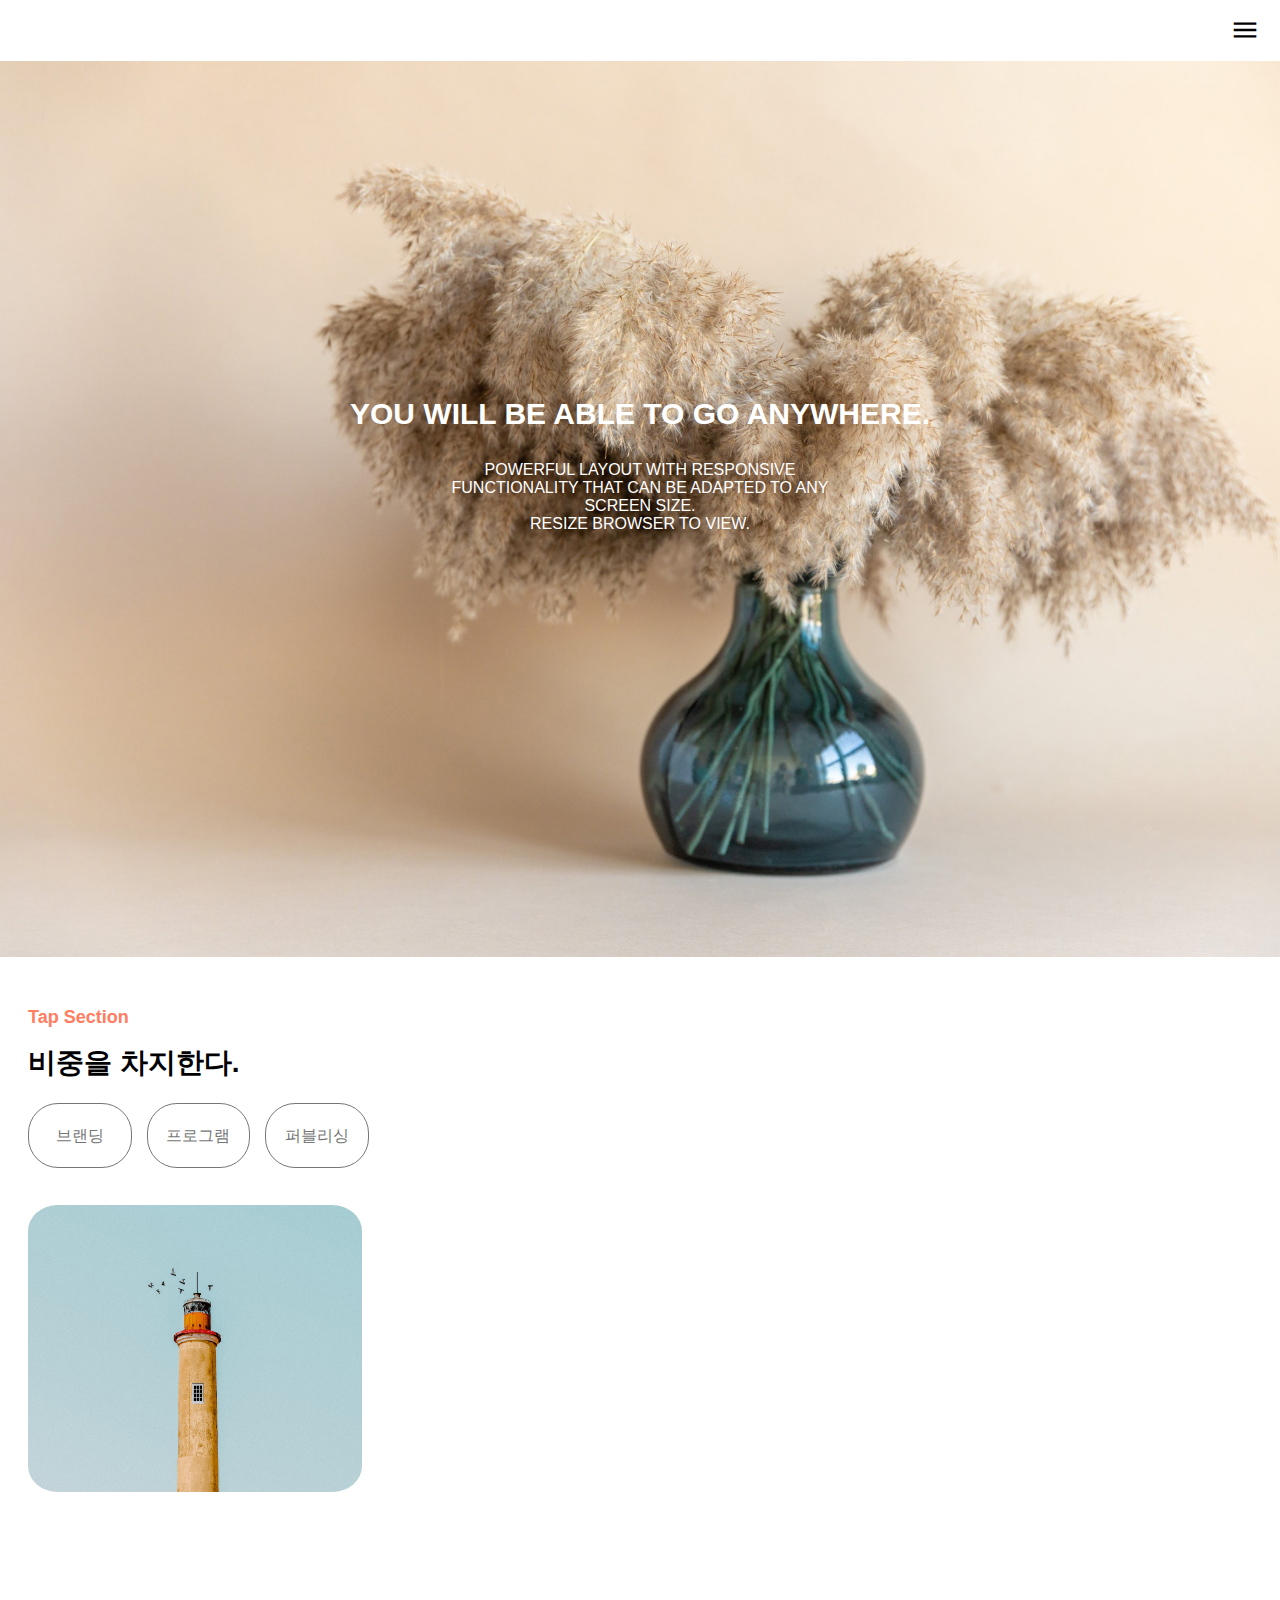
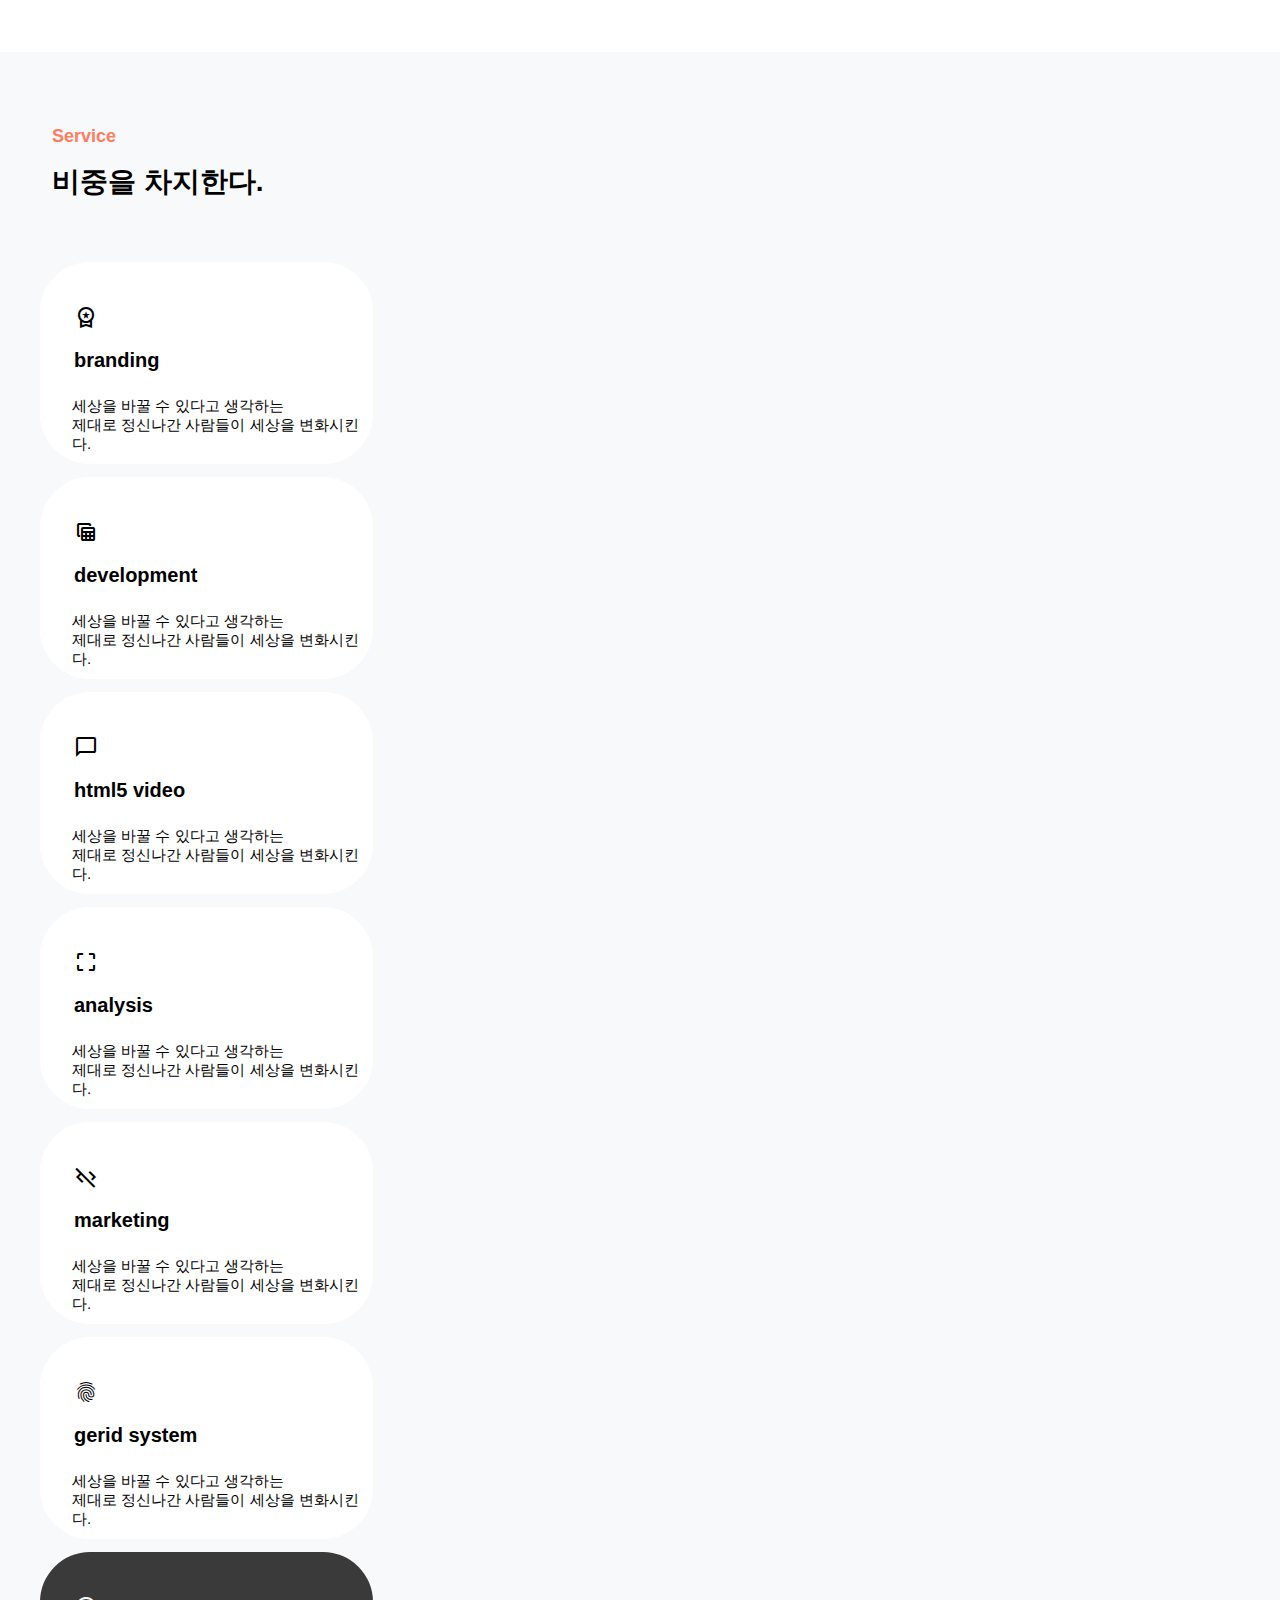
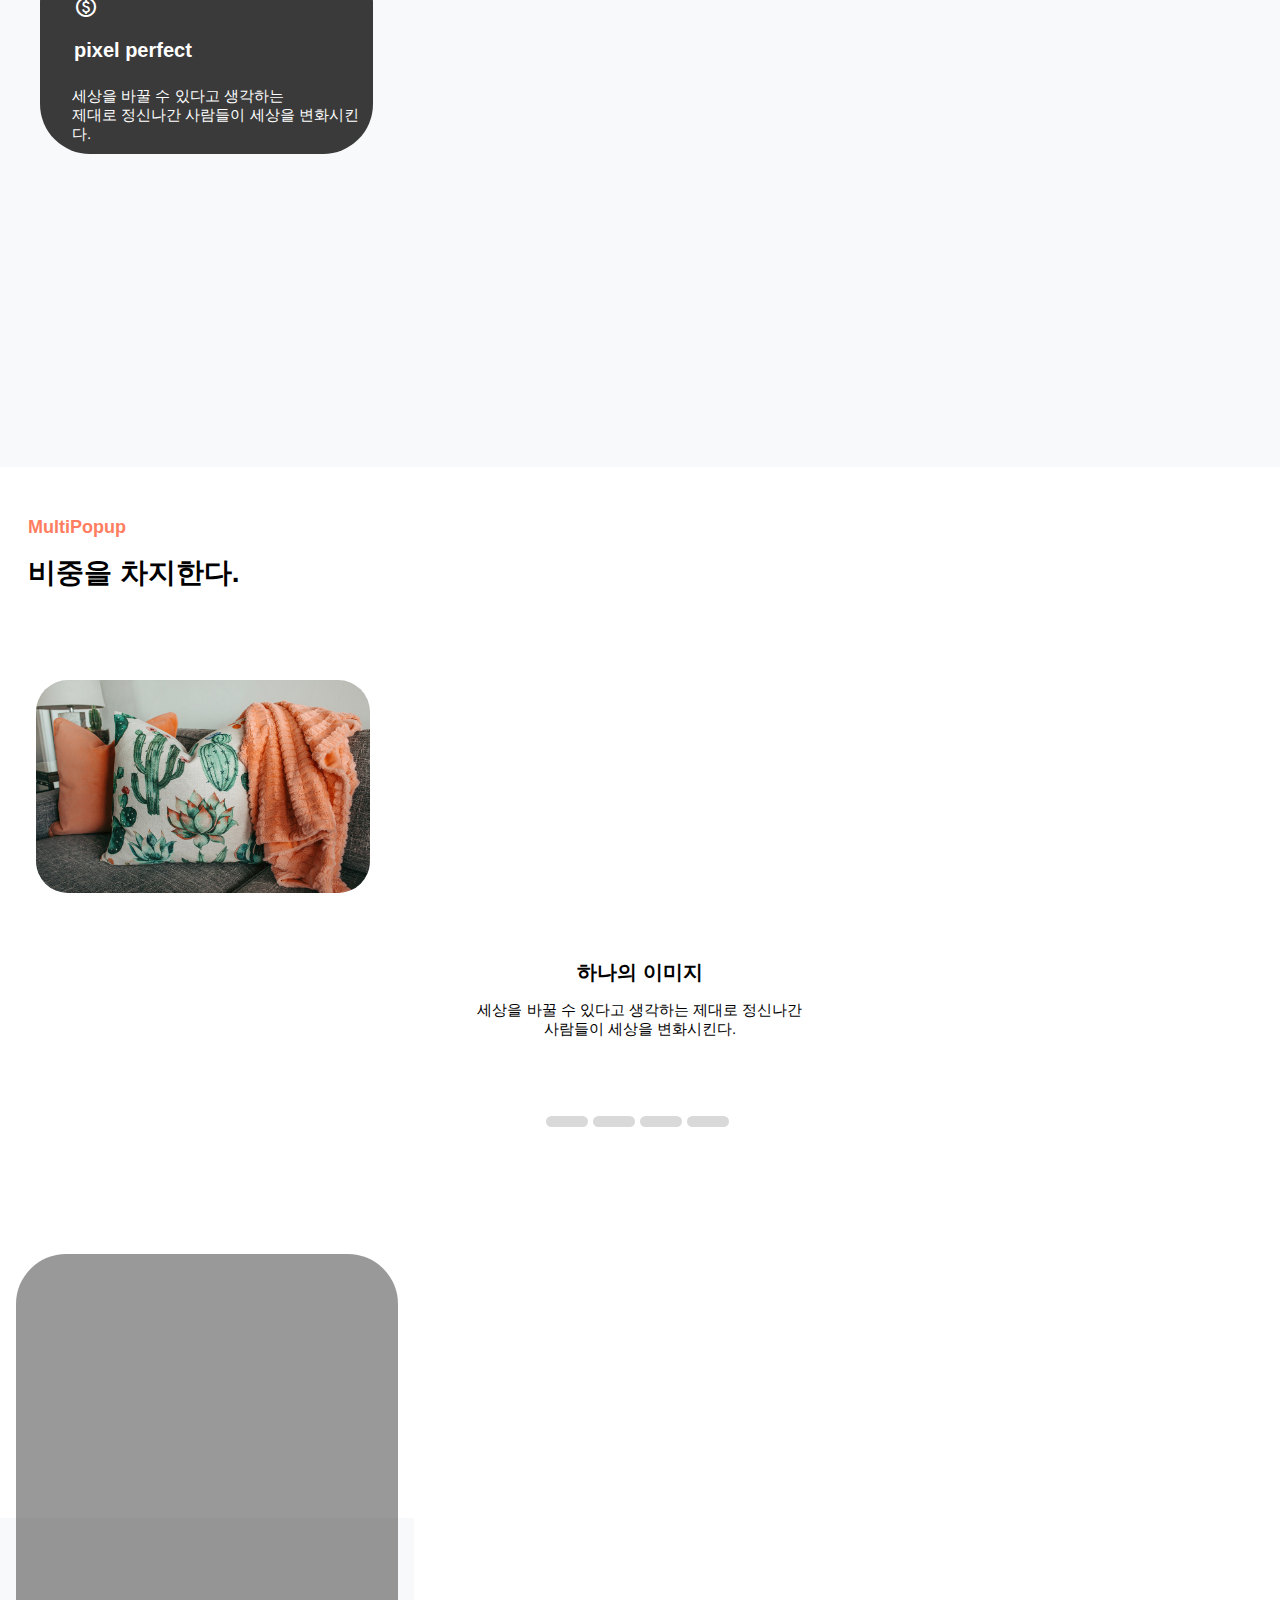
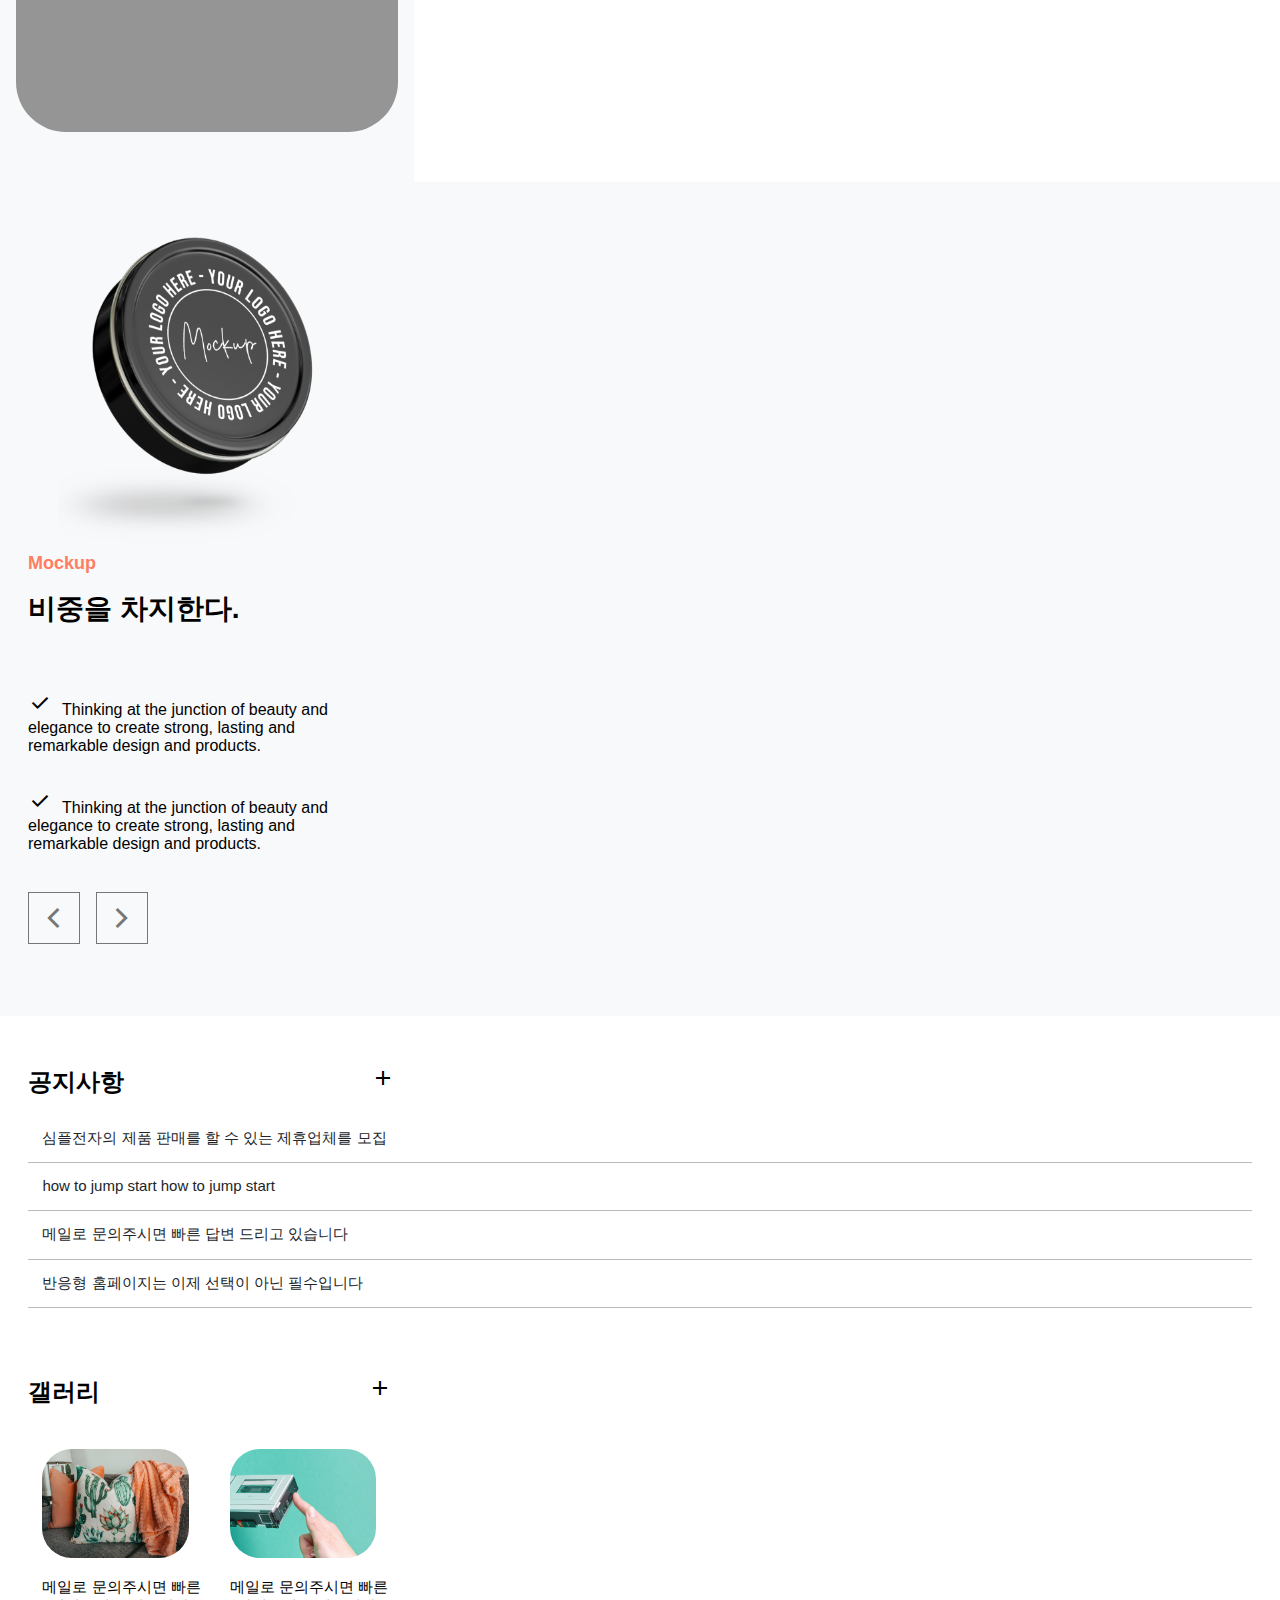
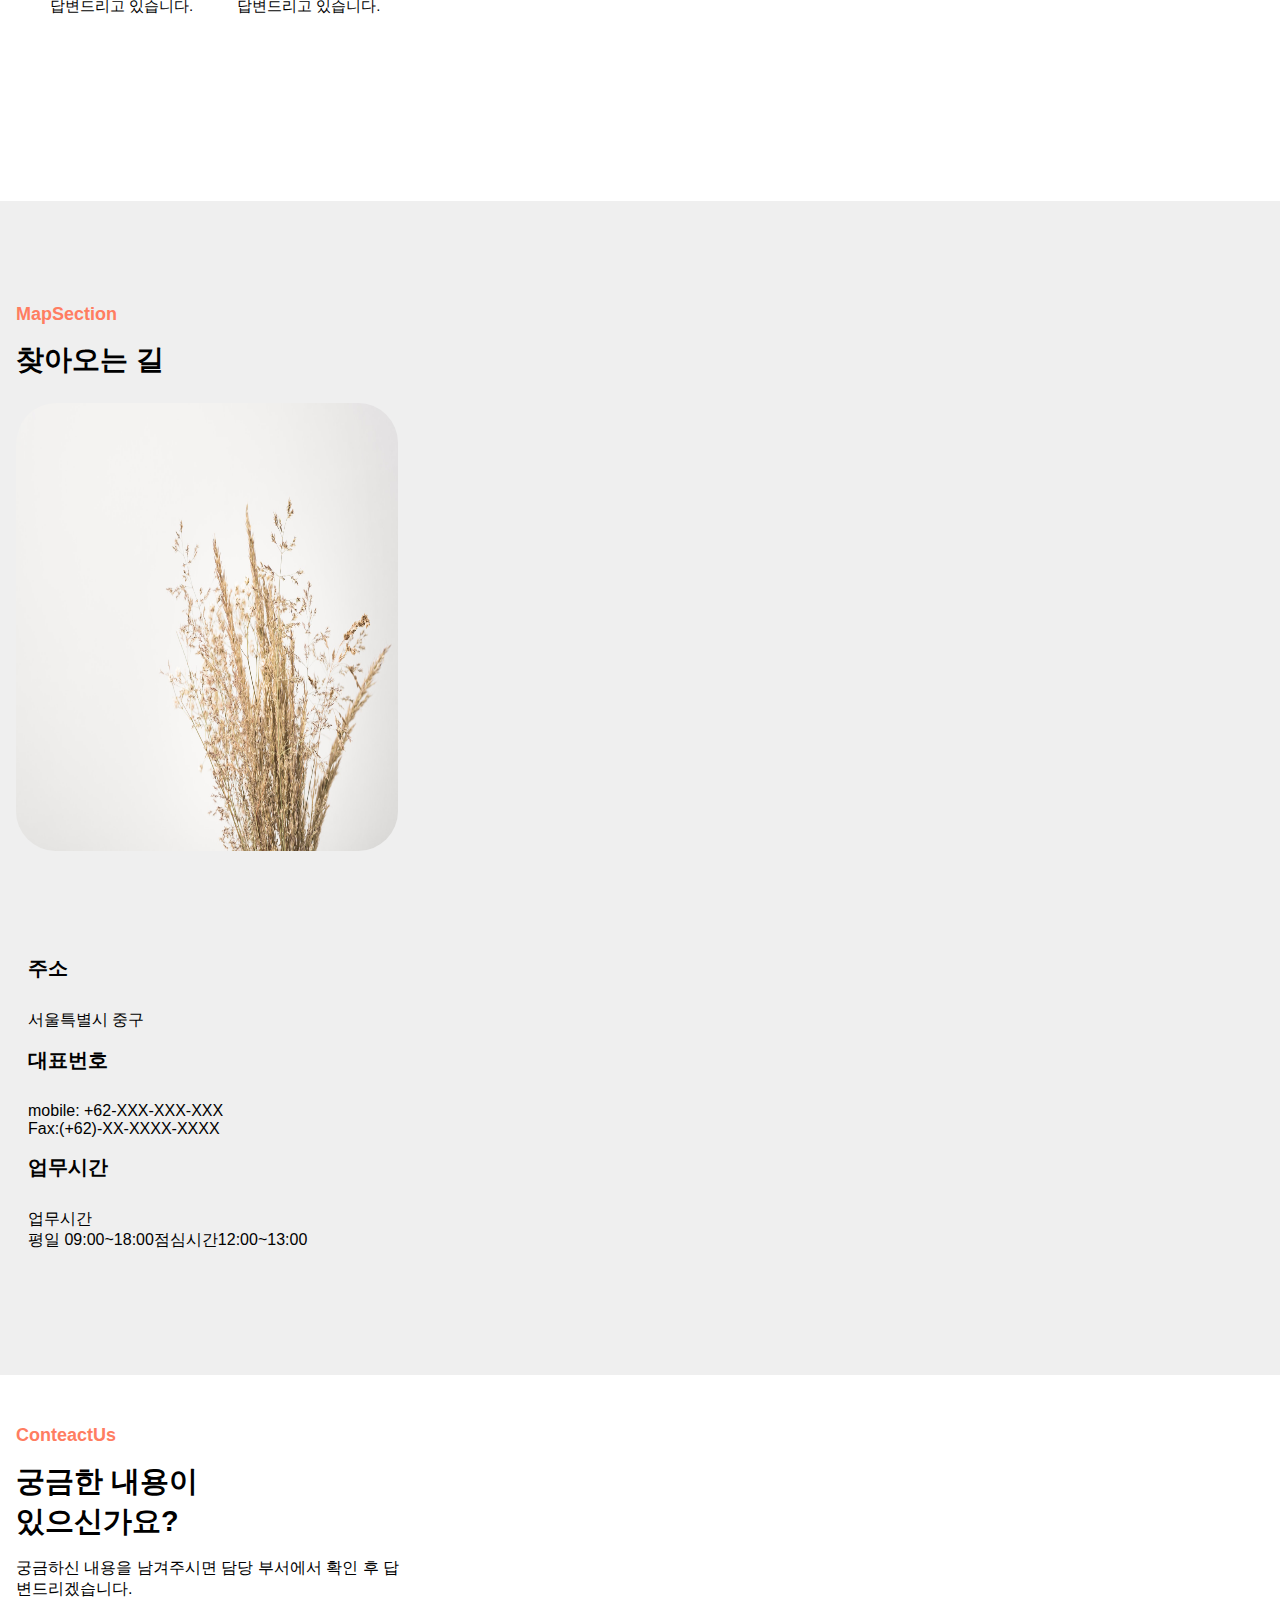
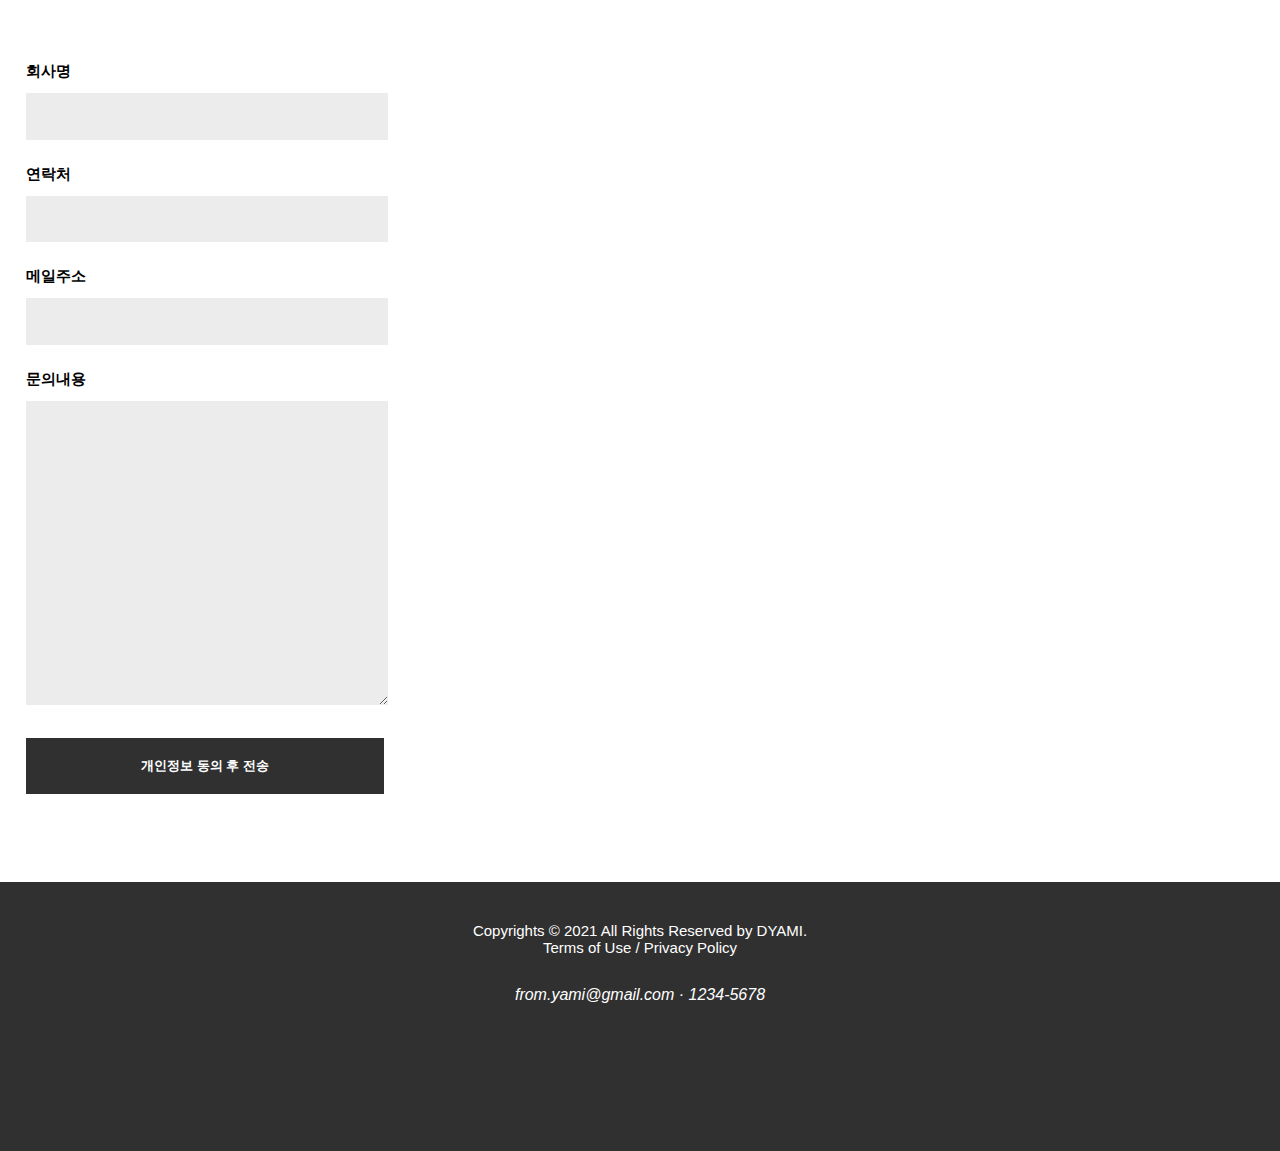
==== commit 543145ea: "버튼 추가" ====
--- a/index.html
+++ b/index.html
@@ -136,8 +136,12 @@
 
         <section class="notice">
         <div class="not">
+            <div class="add">
             <h3 style="font-size: 24px; font-weight: bold; color: #000;">공지사항</h3>
-            <a href="#">버튼</a>
+            <a href="#"><span class="material-symbols-outlined">
+                add
+                </span></a>
+            </div>
             <ul>
                 <li><a href="#">심플전자의 제품 판매를 할 수 있는 제휴업체를 모집</a></li>
                 <li><a href="#">how to jump start how to jump start</a></li>
@@ -146,8 +150,12 @@
             </ul>
         </div>
         <div class="gallery">
+            <div class="add">
             <h3 style="font-size: 24px; font-weight: bold; color: #000; padding-top: 20px;">갤러리</h3>
-            <a href="#">버튼</a>
+            <a href="#"><span class="material-symbols-outlined">
+                add
+                </span></a>
+            </div>
             <ul>
                 <li><img src="./images/02.jpg" alt="img" id="img"><p>메일로 문의주시면 빠른<br>답변드리고 있습니다.</p></li>
                 <li><img src="./images/03.jpg" alt="img" id="img"><p>메일로 문의주시면 빠른<br>답변드리고 있습니다.</p></li>
--- a/index.css
+++ b/index.css
@@ -48,9 +48,7 @@
 
 /** contents **/
 .contents {
-    
     height: 896px;
-
     background-image: url(./images/hero-1.jpg);
     background-repeat: no-repeat;
     background-size: cover;
@@ -59,7 +57,6 @@
 }
 .contents > ul {
     padding: 0;
-     
 }
 .contents >  h2 {
     text-transform: uppercase;
@@ -284,6 +281,18 @@
     padding: 14.4px;
     border-bottom: #bbbbbb solid 1px
 }
+.notice > .not > .add > a > .material-symbols-outlined {
+    color: #000; margin-left: 246.62px;
+}
+.notice >.not > .add {
+    display: flex;
+}
+.notice > .gallery > .add > a > .material-symbols-outlined {
+    color: #000; margin-left: 268.47px; padding-top: 20px;
+}
+.notice > .gallery > .add {
+    display: flex;
+}
 
 /** mapSection **/
 .mapSection {
@@ -331,16 +340,15 @@
 }
 .conteactUs > form > input {
     width: 358px; height: 44.5px;
-    border: transparent;
-    
+    border: none;
     background-color: #ECECEC;
 }
 .conteactUs > form {
-    padding: 0 12px;
+    padding: 0 10px;
 }
 .conteactUs > form > textarea {
     width: 358px; height: 300px;
-    border: transparent;
+    border: none;
     background-color: #ECECEC;
 }
 .conteactUs > form > button {
